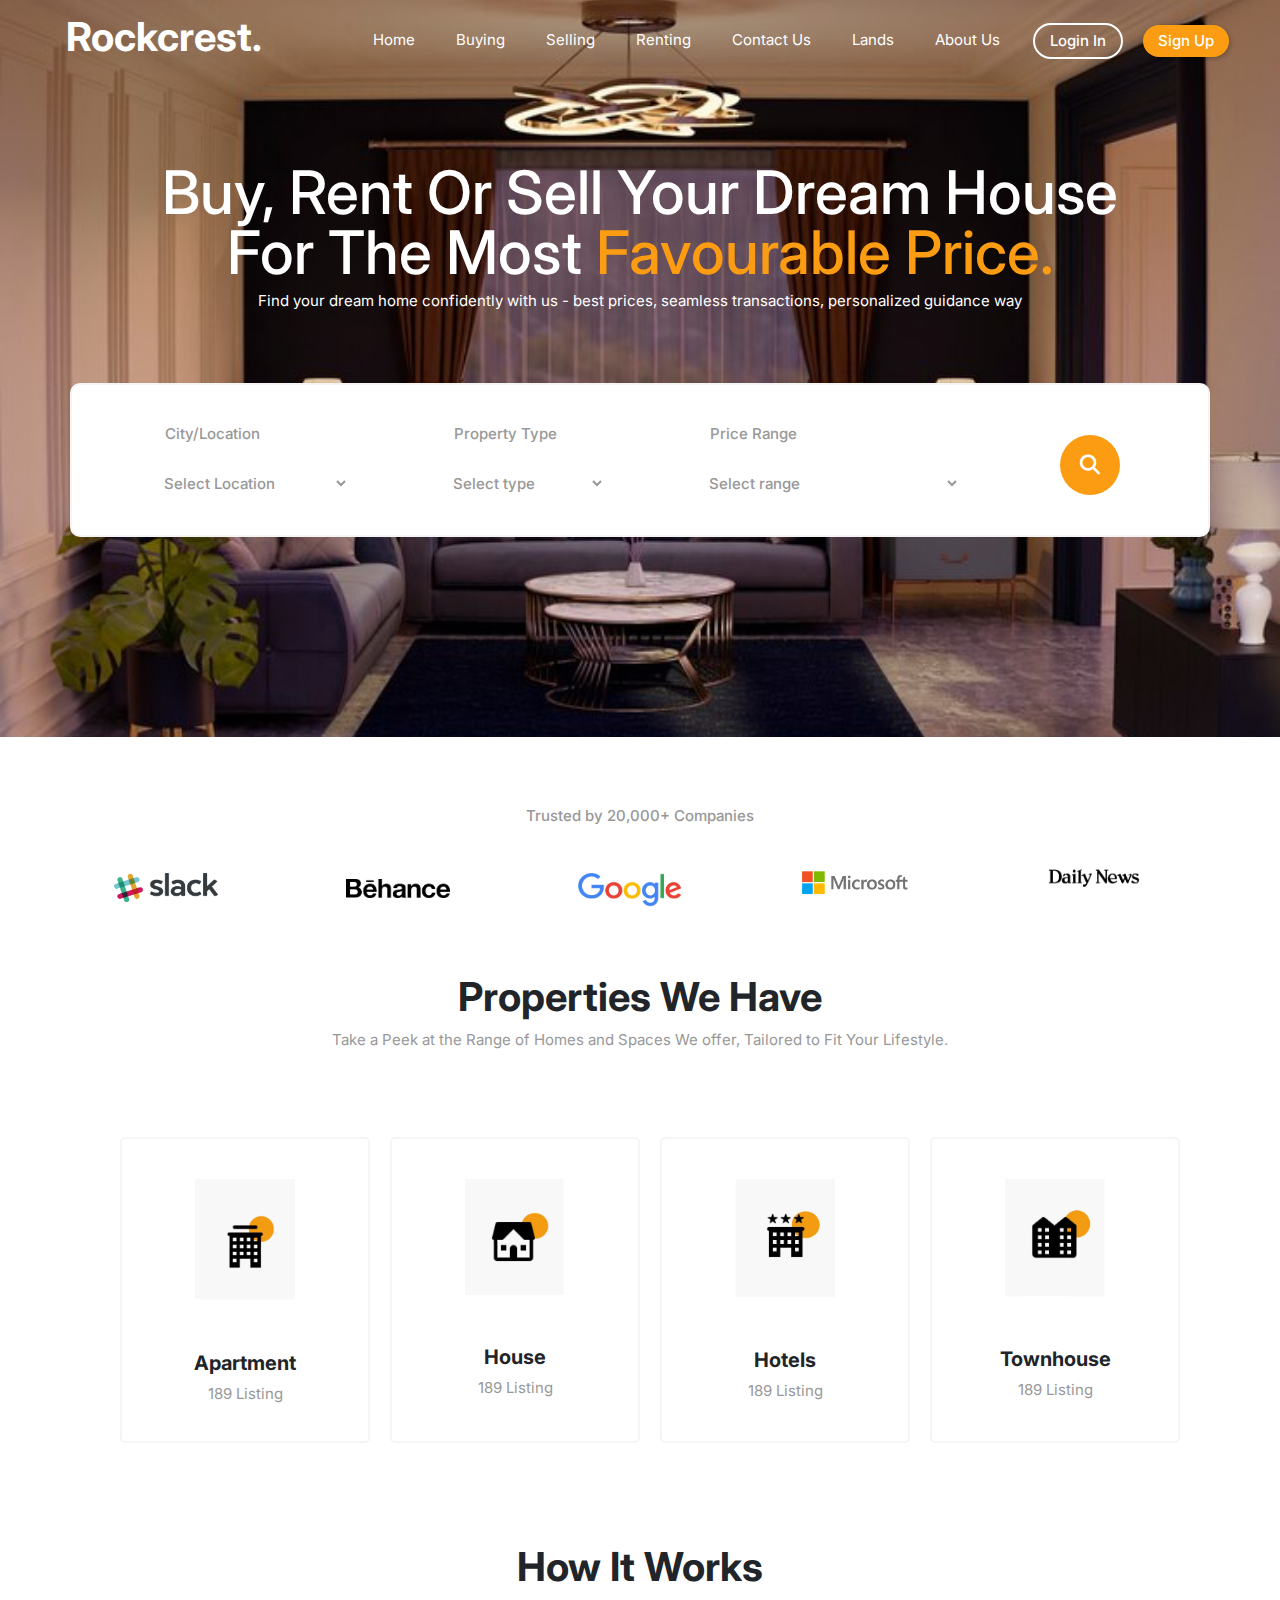
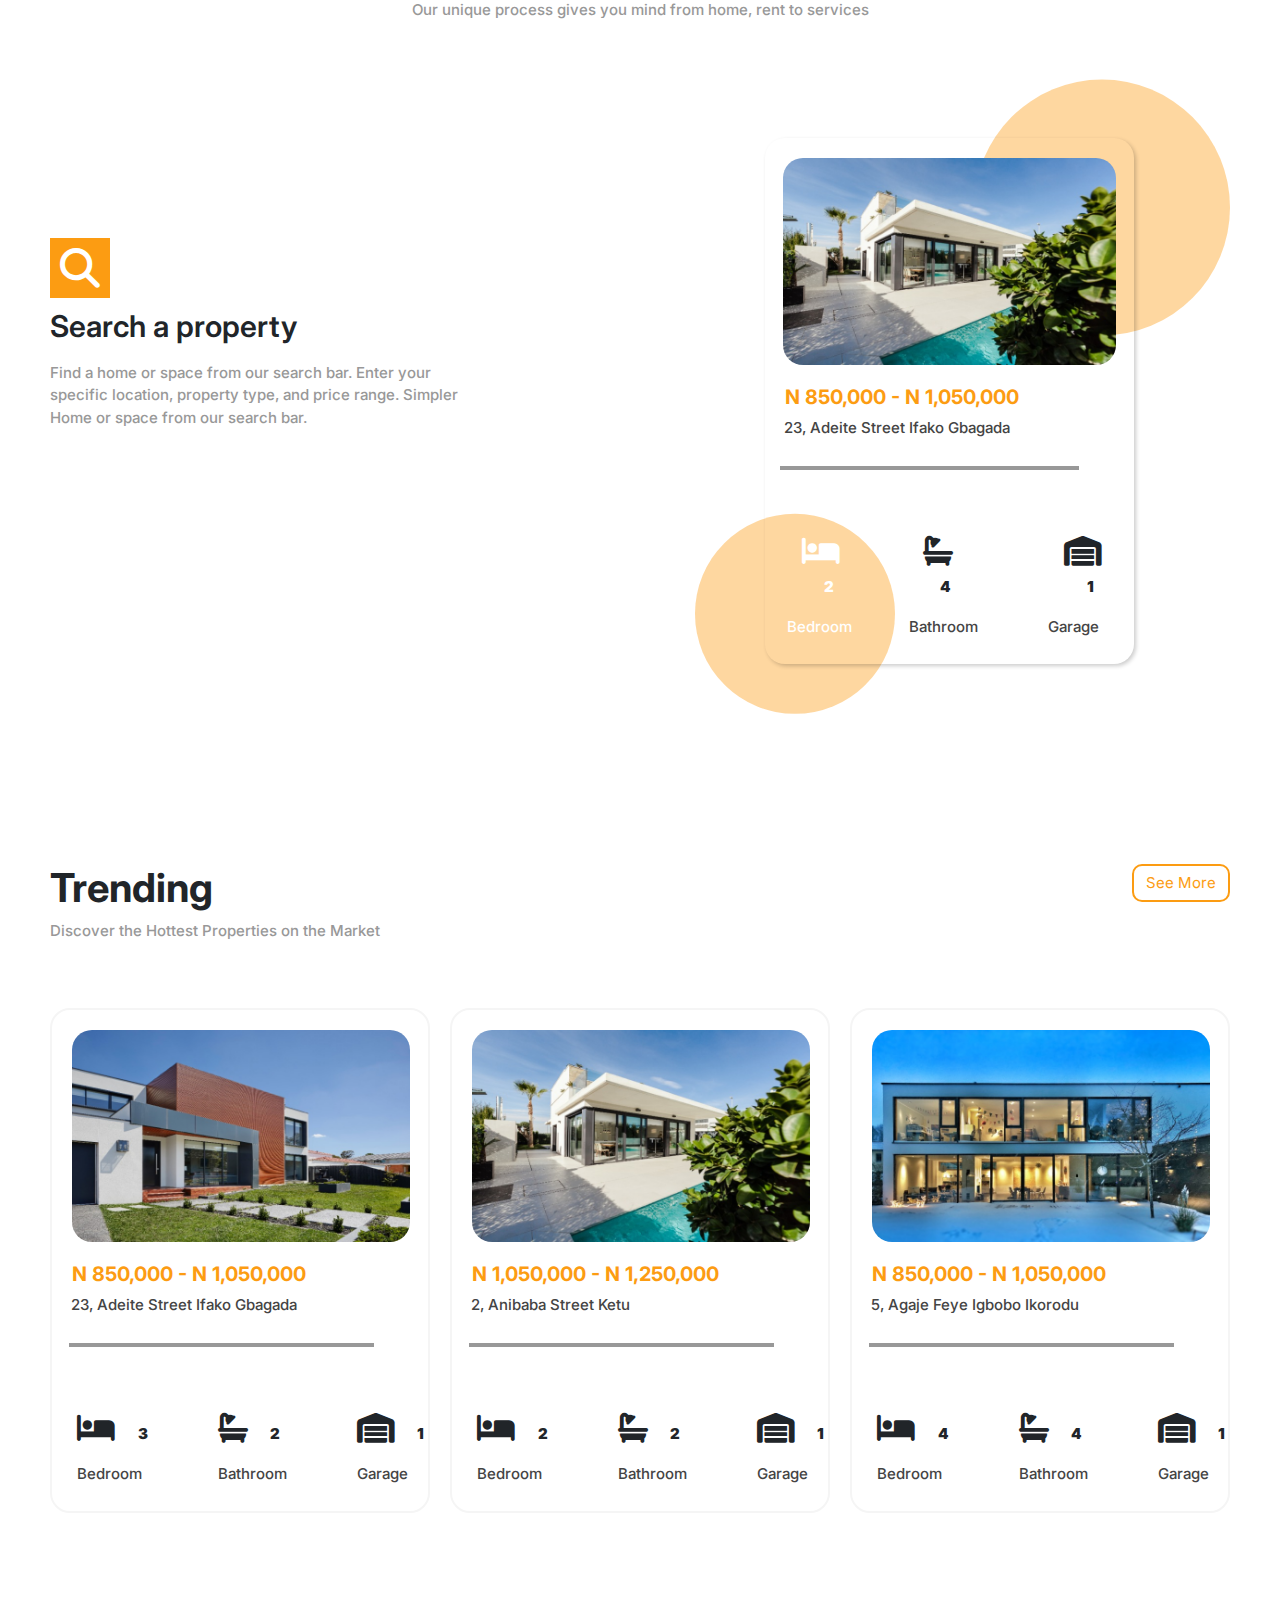
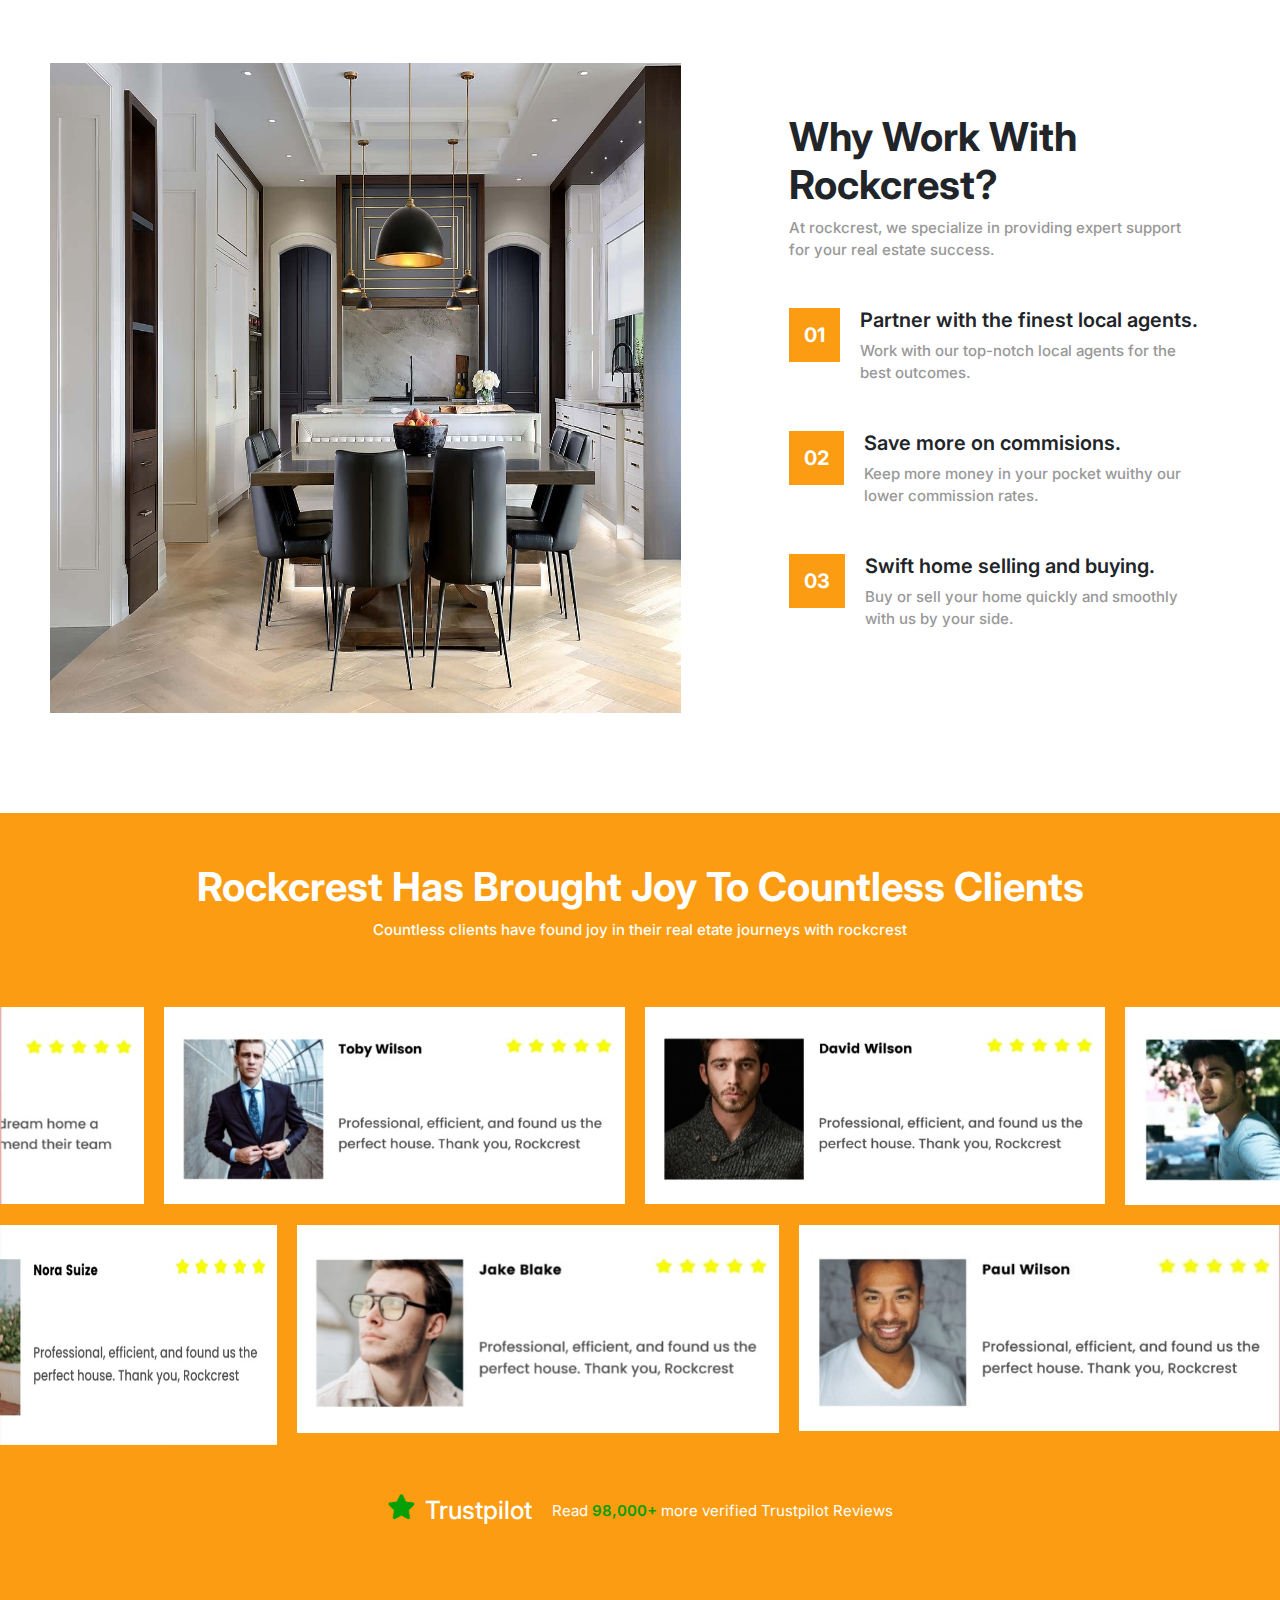
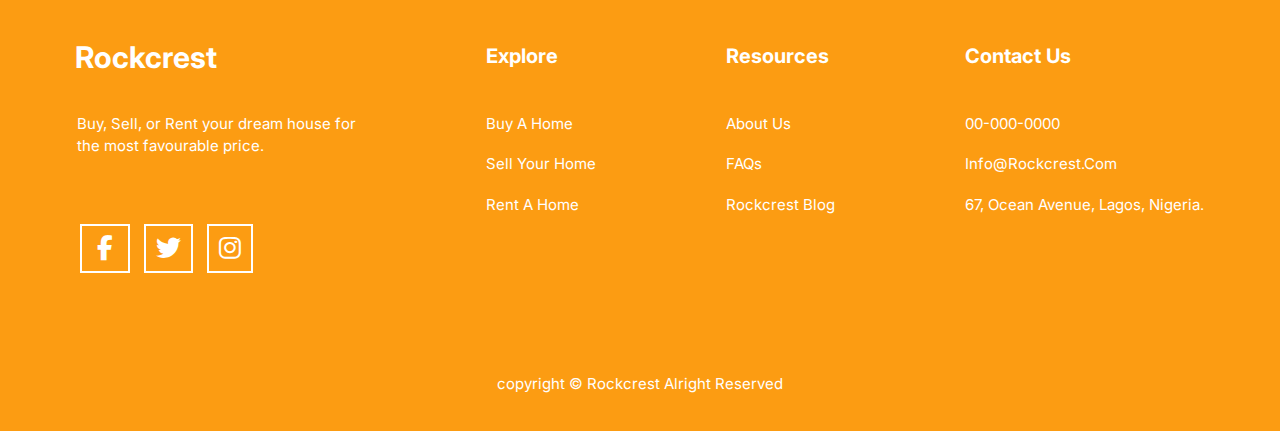
==== index.html @ 774dd9ab "first commit" ====
<!DOCTYPE html>
<html lang="en">

<head>
    <link rel="preconnect" href="https://fonts.googleapis.com">
    <link rel="preconnect" href="https://fonts.gstatic.com" crossorigin>
    <link href="https://fonts.googleapis.com/css2?family=Heebo&family=Inter:wght@500&family=Playpen+Sans&display=swap"
        rel="stylesheet">
    <meta charset="UTF-8">
    <meta name="viewport" content="width=device-width, initial-scale=1.0">
    <title>Rockcrest</title>
    <link rel="stylesheet" href="style.css">
    <link rel="stylesheet" href="https://stackpath.bootstrapcdn.com/bootstrap/4.5.2/css/bootstrap.min.css">
    <link rel="stylesheet" href="https://cdnjs.cloudflare.com/ajax/libs/font-awesome/6.4.0/css/all.min.css">
    <link href="https://cdn.jsdelivr.net/npm/bootstrap@5.3.1/dist/css/bootstrap.min.css" rel="stylesheet"
        integrity="sha384-4bw+/aepP/YC94hEpVNVgiZdgIC5+VKNBQNGCHeKRQN+PtmoHDEXuppvnDJzQIu9" crossorigin="anonymous">
    <link rel="preconnect" href="https://fonts.googleapis.com">
    <link rel="preconnect" href="https://fonts.googleapis.com">
    <link rel="preconnect" href="https://fonts.gstatic.com" crossorigin>
    <link href="https://fonts.googleapis.com/css2?family=Heebo&family=Inter:wght@300&family=Playpen+Sans&display=swap"
        rel="stylesheet">
    <link rel="preconnect" href="https://fonts.gstatic.com" crossorigin>
    <link href="https://fonts.googleapis.com/css2?family=Poppins&display=swap" rel="stylesheet">
</head>

<body>

    <section class="home" id="home">
        <div class="Home">
            <div class="home-page-nav">
                <nav class="navbar navbar-expand-lg">
                    <div class="container-fluid">
                        <a class="navbar-brand" href="index.html">
                            <h1>Rockcrest.</h1>
                        </a>
                        <button class="navbar-toggler" type="button" data-bs-toggle="collapse"
                            data-bs-target="#navbarTogglerDemo02" aria-controls="navbarTogglerDemo02"
                            aria-expanded="false" aria-label="Toggle navigation">
                            <span class="navbar-toggler-icon"></span>
                        </button>
                        <div class="navigators">
                            <div class="collapse navbar-collapse" id="navbarTogglerDemo02">
                                <ul class="navbar-nav me-auto mb-2 mb-lg-0">
                                    <li class="nav-item">
                                        <a class="nav-link" href="index.html">Home</a>
                                    </li>
                                    <li class="nav-item">
                                        <a class="nav-link" href="buying.html">buying</a>
                                    </li>
                                    <li class="nav-item">
                                        <a class="nav-link" href="selling.html">selling</a>
                                    </li>
                                    <li class="nav-item">
                                        <a class="nav-link" href="renting.html">renting</a>
                                    </li>
                                    <li class="nav-item">
                                        <a class="nav-link" href="contact.html">contact us</a>
                                    </li>
                                    <li class="nav-item">
                                        <a class="nav-link" href="lands.html">lands</a>
                                    </li>
                                    <li class="nav-item">
                                        <a class="nav-link" href="about.html">about us</a>
                                    </li>
                                </ul>
                                <a href="login.html"><button>Login in</button></a>
                                <span>
                                    <a href="create.html"><button>Sign up</button></a>
                                </span>
                            </div>
                        </div>
                    </div>
                </nav>
            </div>

            <div class="homes">
                <div class="home-body">
                    <h1>buy, rent or sell your dream house <br>for the most <span>favourable price.</span></h1>
                    <p>Find your dream home confidently with us - best prices, seamless transactions, personalized
                        guidance
                        way
                    </p>
                </div>
                <div class="items-select container">
                    <div class="select-items">
                        <h4>city/location</h4>
                        <select id="location">
                            <option value="">Select Location</option>
                            <option value="Alimosho">Alimosho</option>
                            <option value="Ajeromi ifelodun">Ajeromi ifelodun</option>
                            <option value="Ikorodu">Ikorodu</option>
                            <option value="Ketu">Ketu</option>
                            <option value="Kosofe">Kosofe</option>
                            <option value="Mushin">Mushin</option>
                            <option value="Ojo">Ojo</option>
                            <option value="Oshodi Isolo">Oshodi Isolo</option>
                            <option value="Surulere">Surulere</option>
                        </select>
                    </div>
                    <div class="select-items">
                        <h4>property type</h4>
                        <select id="location">
                            <option value="">Select type</option>
                            <option value="Residential">Residential</option>
                            <option value="Commercial">Commercial</option>
                            <option value="Rentals">Rentals</option>
                        </select>
                    </div>
                    <div class="select-items">
                        <h4>price range</h4>
                        <select id="location">
                            <option value="">Select range</option>
                            <option value="N150,000 - N250,000">N150,000 - N250,000</option>
                            <option value="N250,000 - N450,000">N250,000 - N450,000</option>
                            <option value="N450,000 - N650,000">N450,000 - N650,000</option>
                            <option value="N650,000 - N850,000">N650,000 - N850,000</option>
                            <option value="N850,000 - N1050,000">N850,000 - N1,050,000</option>
                            <option value="N1,050,000 - N1,250,000">N1,050,000 - N1,250,000</option>
                            <option value="N1,250,000 - N1,450,000">N1,250,000 - N1,450,000</option>
                            <option value="N1,450,000 - N1,650,000">N1,450,000 - N1,650,000</option>
                            <option value="N1,650,000 - N1,850,000">N1,650,000 - N1,850,000</option>
                            <option value="N1,850,000 - N2,050,000">N1,850,000 - N2,050,000</option>
                        </select>
                    </div>
                    <a href=""><i class="fa fa-search"></i></a>
                </div>
            </div>
        </div>
    </section>




    <section class="home-page1">
        <div class="homepage1">
            <div class="home-contents1">
                <h1>Trusted by 20,000+ Companies</h1>
            </div>
            <div class="companies">
                <div class="images one">
                    <img src="images/2560px-Slack_Logo_Pre_2019.svg.png" alt="">
                </div>
                <div class="images two">
                    <img src="images/download__5_-removebg-preview.png" alt="">
                </div>
                <div class="images three">
                    <img src="images/Google_2015_logo 1.jpg" alt="">
                </div>
                <div class="images four">
                    <img src="images/Microsoft-Logo-PNG-removebg-preview.png" alt="">
                </div>
                <div class="images five">
                    <img src="images/daily-news-logo-removebg-preview.png" alt="">
                </div>
            </div>
            <div class="properties">
                <h1>properties we have</h1>
                <p>Take a Peek at the Range of Homes and Spaces We offer, Tailored to Fit Your Lifestyle.</p>
                <div class="icons">
                    <div class="icons-desc">
                        <img src="images/10.jpg" alt="">
                        <h3>Apartment</h3>
                        <p>189 Listing</p>
                    </div>
                    <div class="icons-desc">
                        <img src="images/9.jpg" alt="">
                        <h3>house</h3>
                        <p>189 Listing</p>
                    </div>
                    <div class="icons-desc">
                        <img src="images/8.jpg" alt="">
                        <h3>hotels</h3>
                        <p>189 Listing</p>
                    </div>
                    <div class="icons-desc">
                        <img src="images/11.jpg" alt="">
                        <h3>townhouse</h3>
                        <p>189 Listing</p>
                    </div>
                </div>
            </div>
        </div>
    </section>

    <section class="work">
        <div class="works">
            <h1>how it works</h1>
            <p>Our unique process gives you mind from home, rent to services</p>
        </div>
        <div class="works-sets">
            <div class="search">
                <i class="fa fa-search"></i>
                <h3>Search a property</h3>
                <p>Find a home or space from our search bar. Enter your specific location,
                    property type, and price range. Simpler Home or space from our search bar.
                </p>
            </div>
            <div class="back-border"></div>
            <div class="search-image">
                <div class="search-img">
                    <img src="images/Rectangle 40.jpg" alt="">
                    <h3>N 850,000 - N 1,050,000</h3>
                    <p>23, Adeite street ifako Gbagada</p>
                    <hr>
                    <div class="search-icons">
                        <div class="icon-1 style">
                            <i class="fa fa-bed">
                                <span>2</span>
                            </i>
                            <h5>bedroom</h5>
                        </div>
                        <div class="icon-1 style1">
                            <i class="fa fa-bath">
                                <span>4</span>
                            </i>
                            <h5>bathroom</h5>
                        </div>
                        <div class="icon-1 style2">
                            <i class="fa fa-warehouse">
                                <span>1</span>
                            </i>
                            <h5>garage</h5>
                        </div>
                    </div>
                </div>
                <div class="back-border-2"></div>
            </div>
        </div>
    </section>


    <section class="trend">
        <div class="trending">
            <div class="trending-head">
                <h1>trending</h1>
                <p>Discover the Hottest Properties on the Market</p>
            </div>
            <div class="trending-page-button">
                <a href="trending.html"><button>see more</button></a>
            </div>
        </div>
        <div class="trending-images">
            <div class="trending-img">
                <img src="images/hifhi.jpg" alt="">
                <h3>N 850,000 - N 1,050,000</h3>
                <p>23, Adeite street ifako Gbagada</p>
                <hr>
                <div class="trending-icons">
                    <div class="icon-1">
                        <i class="fa fa-bed">
                            <span>3</span>
                        </i>
                        <h5>bedroom</h5>
                    </div>
                    <div class="icon-1">
                        <i class="fa fa-bath">
                            <span>2</span>
                        </i>
                        <h5>bathroom</h5>
                    </div>
                    <div class="icon-1">
                        <i class="fa fa-warehouse">
                            <span>1</span>
                        </i>
                        <h5>garage</h5>
                    </div>
                </div>
            </div>
            <div class="trending-img">
                <img src="images/Rectangle 40.jpg" alt="">
                <h3>N 1,050,000 - N 1,250,000</h3>
                <p>2, Anibaba street Ketu</p>
                <hr>
                <div class="trending-icons">
                    <div class="icon-2">
                        <i class="fa fa-bed">
                            <span>2</span>
                        </i>
                        <h5>bedroom</h5>
                    </div>
                    <div class="icon-2">
                        <i class="fa fa-bath">
                            <span>2</span>
                        </i>
                        <h5>bathroom</h5>
                    </div>
                    <div class="icon-2">
                        <i class="fa fa-warehouse">
                            <span>1</span>
                        </i>
                        <h5>garage</h5>
                    </div>
                </div>
            </div>
            <div class="trending-img">
                <img src="images/Rectangle 56.jpg" alt="">
                <h3>N 850,000 - N 1,050,000</h3>
                <p>5, Agaje feye igbobo ikorodu</p>
                <hr>
                <div class="trending-icons">
                    <div class="icon-2">
                        <i class="fa fa-bed">
                            <span>4</span>
                        </i>
                        <h5>bedroom</h5>
                    </div>
                    <div class="icon-2">
                        <i class="fa fa-bath">
                            <span>4</span>
                        </i>
                        <h5>bathroom</h5>
                    </div>
                    <div class="icon-2">
                        <i class="fa fa-warehouse">
                            <span>1</span>
                        </i>
                        <h5>garage</h5>
                    </div>
                </div>
            </div>
        </div>
    </section>



    <section class="withUs">
        <div class="work-us">
            <div class="with-us-image">
                <img src="images/contemporary-detailed-DSC_9551.jpg" alt="">
            </div>
            <div class="with-us-desc">
                <h1>why work with rockcrest?</h1>
                <p>At rockcrest, we specialize in providing expert support for your real estate success.</p>
                <div class="with-us-desc1">
                    <div class="numbers">
                        <h3>01</h3>
                    </div>
                    <div class="desc">
                        <h2>Partner with the finest local agents.</h2>
                        <p>Work with our top-notch local agents for the best outcomes.</p>
                    </div>
                </div>
                <div class="with-us-desc1">
                    <div class="numbers">
                        <h3>02</h3>
                    </div>
                    <div class="desc">
                        <h2>Save more on commisions.</h2>
                        <p>Keep more money in your pocket wuithy our lower commission rates.</p>
                    </div>
                </div>
                <div class="with-us-desc1">
                    <div class="numbers">
                        <h3>03</h3>
                    </div>
                    <div class="desc">
                        <h2>Swift home selling and buying.</h2>
                        <p>Buy or sell your home quickly and smoothly with us by your side.</p>
                    </div>
                </div>
            </div>
        </div>
    </section>


    <section class="clients">
        <div class="client">
            <h1>rockcrest has brought joy to countless clients</h1>
            <p>Countless clients have found joy in their real etate journeys with rockcrest</p>
        </div>
        <div class="clients-images1">
            <div class="clients-images">
                <img src="images/6.jpg" alt="">
            </div>
            <div class="clients-images">
                <img src="images/1.jpg" alt="">
            </div>
            <div class="clients-images">
                <img src="images/2.jpg" alt="">
            </div>
            <div class="clients-images">
                <img src="images/3.jpg" alt="">
            </div>
        </div>
        <div class="clients-images2">
            <div class="images1">
                <img src="images/7.jpg" alt="">
            </div>
            <div class="clients-images">
                <img src="images/5.jpg" alt="">
            </div>
            <div class="clients-images">
                <img src="images/4.jpg" alt="">
            </div>
        </div>

        <div class="footer">
            <div class="footer-desc">
                <div class="foot-icon1">
                    <i class="fa fa-star fa-shake"></i>
                </div>
                <div class="foot-icon-desc">
                    <h1>Trustpilot</h1>
                    <p>Read <span>98,000+</span> more verified Trustpilot Reviews</p>
                </div>
            </div>
            <div class="additionals">
                <div class="rockcrest">
                    <h1>rockcrest</h1>
                    <p>Buy, Sell, or Rent your dream house for <br> the most favourable price.</p>
                    <div class="foot-icon2">
                        <i class="fa-brands fa-facebook-f"></i>
                        <span>
                            <i class="fa-brands fa-twitter"></i>
                        </span>
                        <span>
                            <i class="fa-brands fa-instagram"></i>
                        </span>
                    </div>
                </div>
                <div class="explore">
                    <h2>explore</h2>
                    <div class="links">
                        <p><a href="buying.html">Buy a home</a></p>
                        <p><a href="selling.html">sell your home</a></p>
                        <p><a href="renting.html">rent a home</a></p>
                    </div>
                </div>
                <div class="resources">
                    <h2>resources</h2>
                    <div class="links">
                        <p><a href="">about us</a></p>
                        <p><a href="">FAQs</a></p>
                        <p><a href="">rockcrest blog</a></p>
                    </div>
                </div>
                <div class="contact-us">
                    <h2>contact us</h2>
                    <div class="links">
                        <p><a href="">00-000-0000</a></p>
                        <p><a href="">info@rockcrest.com</a></p>
                        <p><a href="">67, Ocean Avenue, lagos, nigeria.</a></p>
                    </div>
                </div>
            </div>
            <div class="copy">
                <p>copyright &copy; Rockcrest Alright Reserved</p>
            </div>
        </div>
    </section>



    <script src="https://cdn.jsdelivr.net/npm/bootstrap@5.3.1/dist/js/bootstrap.bundle.min.js"
        integrity="sha384-HwwvtgBNo3bZJJLYd8oVXjrBZt8cqVSpeBNS5n7C8IVInixGAoxmnlMuBnhbgrkm"
        crossorigin="anonymous"></script>
    <script src="https://cdn.jsdelivr.net/npm/@popperjs/core@2.11.8/dist/umd/popper.min.js"
        integrity="sha384-I7E8VVD/ismYTF4hNIPjVp/Zjvgyol6VFvRkX/vR+Vc4jQkC+hVqc2pM8ODewa9r"
        crossorigin="anonymous"></script>
    <script src="https://cdn.jsdelivr.net/npm/bootstrap@5.3.1/dist/js/bootstrap.min.js"
        integrity="sha384-Rx+T1VzGupg4BHQYs2gCW9It+akI2MM/mndMCy36UVfodzcJcF0GGLxZIzObiEfa"
        crossorigin="anonymous"></script>
</body>

</html>
---- style.css ----
* {
        margin: 0;
        padding: 0;
        box-sizing: border-box;
        font-family: 'Heebo', sans-serif;
        font-family: 'Inter', sans-serif;
    }


    /* Forms Stylings */

    .create {
        background-image: url('images/createimage.jpg');
        background-repeat: no-repeat;
        background-position: center;
        background-size: cover;
        text-align: center;
        display: flex;
        align-items: center;
        justify-content: center;
        padding-bottom: 16px;
    }

    .create2 {
        background-image: url('images/createimage.jpg');
        background-repeat: no-repeat;
        background-position: center;
        background-size: cover;
        text-align: center;
        display: flex;
        align-items: center;
        justify-content: center;
        padding-bottom: 152px;
    }

    .create-1 {
        text-align: center;
        margin-top: 20px;
        width: 100%;
        height: 100%;
    }

    .create-page {
        margin-left: -100px;
    }

    .create-page h1 {
        padding-left: 100px;
        color: white;
        text-transform: capitalize;
        font-size: 35px;
        font-weight: 700;
    }

    .create-page p {
        padding-left: 100px;
        text-transform: capitalize;
        font-size: 15px;
        font-weight: 500;
        color: white;
    }

    .create-page a {
        text-decoration: none;
        color: #FC9C12;
        font-weight: 700;
    }

    .create-page a:hover {
        text-decoration: underline;
        color: white;
    }

    .create-page form {
        width: 90%;
        max-width: 600px;
        margin: 0 auto;
        padding-top: 20px;
    }

    .create-acct {
        margin-bottom: 20px;
    }

    .create-acct input {
        border: 2px solid white;
        color: white;
        width: 120%;
        padding: 20px;
        outline: 0;
        border-radius: 5px;
        background: transparent;
        font-size: 15px;
    }

    .create-acct label {
        height: 100%;
        color: white;
        float: left;
        text-transform: capitalize;
        font-size: 15px;
        font-weight: 600;
        padding-bottom: 10px;
    }

    .password input {
        position: relative;
    }

    .password2 input {
        position: relative;
    }

    .password2 i {
        position: absolute;
        right: 24.5%;
        top: 322px;
        color: white;
        font-size: 15px;
        font-weight: 500;
    }

    .password i {
        position: absolute;
        right: 25%;
        bottom: 215px;
        color: white;
        font-size: 15px;
        font-weight: 500;
    }

    .create-acct input::placeholder {
        font-size: 15px;
        color: whitesmoke;
    }

    .row {
        display: flex;
        justify-content: center;
        align-items: center;
        gap: 60px;
    }

    .row .create-acct {
        flex-basis: 45%;
    }

    .row .row-2 input,
    .row .row-2 label {
        margin-left: 70px;
    }

    .create-acct input .checkbox {
        border-radius: 50px;
    }

    .create-acct p {
        font-size: 15px;
        color: black;
    }

    .agree {
        display: flex;
        gap: 10px;
        margin-bottom: 10px;
    }


    .create-acct label {
        font-weight: 500;
    }

    .create-acct span {
        color: #FC9C12;
        font-weight: 500;
    }

    .create-acct a input {
        text-transform: capitalize;
        font-size: 15px;
        font-weight: 600;
        color: white;
        background-color: #FC9C12;
        border: none;
        margin-top: 20px;
        box-shadow: 4px 4px 8px rgba(0, 0, 0, 0.2);
    }

    .create-acct input.btn2 {
        margin-top: 20px;
    }

    .create-acct a input:hover {
        color: #FC9C12;
        background-color: white;
    }






    /* Home page Stylings */

    .home {
        width: 100%;
        height: 100%;
        background: url('images/3d-room-interior-with-classic-design-furniture_23-2150895587.jpg'), linear-gradient(rgba(0, 0, 0, 0.5), rgba(0, 0, 0, 0.7));
        background-repeat: no-repeat;
        z-index: -1;
        background-size: cover;
        background-position: center;
    }

    .navbar-brand h1 {
        text-transform: capitalize;
        font-weight: 700;
        font-size: 40px;
        margin-left: 35px;
        color: white;
    }

    .nav-item a {
        color: white;
        font-size: 15px;
        text-transform: capitalize;
        margin-right: 25px;
        text-decoration: none;
    }

    .nav-item a::after {
        content: '';
        width: 0%;
        height: 2px;
        background: #FC9C12;
        display: block;
        margin: auto;
        transition: 0.5s;
    }

    .nav-item a:hover {
        color: white;
    }

    .nav-item a:hover::after {
        width: 40px;
        color: white;
    }

    .nav li a::after {
        content: '';
        width: 0%;
        height: 2px;
        background: white;
        display: block;
        margin: auto;
        transition: 0.5s;
    }

    .nav li a:hover {
        color: white;
    }

    .nav li a:hover::after {
        width: 40px;
        color: white;
    }

    .navigators a button {
        margin-right: 20px;
        padding: 5px 15px;
        font-size: 15px;
        font-weight: 500;
        text-transform: capitalize;
        background: transparent;
        color: white;
        border: 2px solid white;
        border-radius: 30px;
    }

    .navigators span a button {
        margin-right: 20px;
        padding: 5px 15px;
        font-size: 15px;
        font-weight: 500;
        text-transform: capitalize;
        background: #FC9C12;
        color: white;
        border: none;
        border-radius: 30px;
        box-shadow: 2px 2px 4px rgba(0, 0, 0, 0.2);
    }

    .navigators span a button:hover {
        margin-right: 20px;
        padding: 5px 15px;
        font-size: 15px;
        font-weight: 500;
        text-transform: capitalize;
        background: transparent;
        color: #FC9C12;
        border: 2px solid white;
        border-radius: 30px;
        transition: 0.5s;
    }

    .navigators a button:hover {
        margin-right: 20px;
        padding: 5px 15px;
        font-size: 15px;
        font-weight: 500;
        text-transform: capitalize;
        background: #FC9C12;
        color: white;
        border: none;
        border-radius: 30px;
        box-shadow: 2px 2px 4px rgba(0, 0, 0, 0.2);
        transition: 0.5s;
    }

    .home-body {
        width: 100%;
        text-align: center;
        padding-top: 80px;
    }

    .homes {
        padding-bottom: 200px;
    }

    .home-body h1 {
        text-transform: capitalize;
        font-size: 60px;
        line-height: 1;
        color: white;
        font-weight: 500;
    }

    .home-body h1 span {
        color: #FC9C12;
    }

    .home-body p {
        color: white;
        font-size: 15px;
    }

    .items-select {
        background-color: white;
        border: 2px solid whitesmoke;
        padding: 40px;
        border-radius: 10px;
        display: flex;
        margin-top: 70px;
        gap: 100px;
        justify-content: center;
    }

    .items-select i {
        margin-top: 10px;
        color: white;
        font-weight: 700;
        font-size: 20px;
        background-color: #FC9C12;
        border-radius: 60px;
        padding: 20px;
    }

    .select-items h4 {
        text-transform: capitalize;
        font-size: 15px;
        padding-bottom: 20px;
        color: #989898;
        padding-left: 5px;
    }

    .select-items select {
        font-size: 15px;
        color: #989898;
        font-weight: 500;
        padding-right: 50px;
        background: transparent;
        border: none;
    }





    /* second home page section */
    .home-page1 {
        width: 100%;
        margin-top: 70px;
        text-align: center;
    }

    .home-contents1 h1 {
        font-size: 15px;
        color: #989898;
        padding-bottom: 20px;
    }

    .companies {
        width: 100%;
        padding-top: 20px;
        padding-bottom: 50px;
        display: flex;
        gap: 10px;
        margin: 0;
        padding-left: 30px;
        padding-right: 100px;
    }

    .images {
        width: 100%;
        padding-left: 50px;
    }

    .one img {
        width: 60%;
    }

    .two img {
        width: 60%;
        margin-top: 5px;
    }

    .three img {
        width: 60%;
    }

    .four img {
        width: 70%;
        margin-top: -15px;
    }

    .five img {
        width: 70%;
        margin-top: -40px;
    }

    .properties h1 {
        text-transform: capitalize;
        font-size: 40px;
        font-weight: 700;
    }

    .properties p {
        font-size: 15px;
        font-weight: 400;
        color: #989898;
        padding-bottom: 70px;
    }

    .icons {
        display: flex;
        width: 100%;
        text-align: center;
        justify-content: center;
        padding-bottom: 100px;
    }

    .icons-desc {
        width: 250px;
        margin-left: 20px;
        border: 2px solid whitesmoke;
        border-radius: 5px;
    }

    .icons-desc img {
        width: 100px;
        margin-top: 40px;
        padding-bottom: 50px;
    }

    .icons-desc h3 {
        text-transform: capitalize;
        font-size: 20px;
        font-weight: 700;
    }

    .icons-desc p {
        font-size: 15px;
        color: #989898;
        text-transform: capitalize;
        padding-bottom: 20px;
    }







    /* how it works page */

    .work {
        width: 100%;
        text-align: center;
        padding-bottom: 100px;
    }

    .works h1 {
        text-transform: capitalize;
        font-weight: 700;
        font-size: 40px;
    }

    .works p {
        font-size: 15px;
        color: #989898;
        font-weight: 500;
    }

    .works-sets {
        padding-top: 100px;
        display: flex;
        width: 100%;
    }

    .search {
        margin-top: 100px;
        width: 50%;
        text-align: left;
        margin-left: 50px;
    }

    .search i {
        font-size: 40px;
        background-color: #FC9C12;
        color: white;
        padding: 10px;
    }

    .search h3 {
        font-size: 30px;
        font-weight: 600;
        margin-top: 10px;
    }

    .search p {
        padding-top: 10px;
        font-size: 15px;
        color: #989898;
        font-weight: 500;
        width: 67%;
    }

    .search-image {
        width: 50%;
    }

    .search-img {
        position: relative;
        z-index: 1;
        width: 60%;
        border-radius: 20px;
        margin-left: 100px;
        box-shadow: 2px 2px 4px rgba(0, 0, 0, 0.2);
    }

    .back-border {
        position: absolute;
        background-color: #FC9C12;
        padding: 100px;
        right: 50px;
        margin-top: -80px;
        width: 20%;
        height: 300px;
        clip-path: circle();
        opacity: 0.4;
    }

    .back-border-2 {
        position: absolute;
        background-color: #FC9C12;
        padding: 100px;
        margin-top: -200px;
        height: 300px;
        margin-left: 30px;
        clip-path: circle();
        opacity: 0.4;
    }

    .search-img img {
        z-index: 1;
        width: 90%;
        margin-top: 20px;
        border-radius: 20px;
    }

    .search-img h3 {
        text-transform: uppercase;
        color: #FC9C12;
        font-size: 20px;
        font-weight: bold;
        padding-top: 20px;
        text-align: left;
        margin-left: 20px;
    }

    .search-img p {
        text-transform: capitalize;
        color: #444444;
        font-size: 15px;
        font-weight: 500;
        text-align: left;
        margin-left: 19px;
        padding-bottom: 10px;
    }

    .search-img hr {
        width: 80%;
        border: 2px solid #989898;
        font-weight: bolder;
        color: #989898;
        margin-left: 15px;
    }

    .search-icons {
        display: flex;
        margin-left: 20px;
        gap: 55px;
        padding-top: 50px;
        padding-bottom: 20px;
    }

    .style i {
        color: white;
        padding-left: 4px;
    }

    .style1 i {
        padding-right: 10px;
    }

    .style2 {
        margin-right: 20px;
    }

    .style2 i {
        padding-left: 20px;
    }

    .icon-1 i {
        font-size: 30px;
    }

    .icon-1 span {
        font-size: 15px;
        padding-left: 15px;
    }

    .icon-1 h5 {
        text-transform: capitalize;
        font-size: 15px;
        font-weight: 500;
        color: #444444;
        padding-top: 20px;
    }

    .style h5 {
        color: white;
    }




    /* trending page */

    .trend {
        width: 100%;
        margin-top: 100px;
    }

    .trending {
        display: flex;
        justify-content: space-between;
        margin: 50px;
    }

    .trending-head h1 {
        text-transform: capitalize;
        font-size: 40px;
        font-weight: 700;
    }

    .trending-head p {
        font-size: 15px;
        font-weight: 500;
        color: #989898;
    }

    .trending-page-button a button {
        text-decoration: none;
        padding: 6px 12px;
        border-radius: 10px;
        background-color: transparent;
        color: #FC9C12;
        text-transform: capitalize;
        font-size: 15px;
        border: 2px solid #FC9C12;
    }

    .trending-page-button a button:hover {
        background-color: #FC9C12;
        color: white;
        border: none;
        box-shadow: rgba(0, 0, 0, 0.7);
        transition: 0.5s;
    }

    .trending-images {
        display: flex;
        width: 100%;
        padding: 0px 50px;
        gap: 20px;
    }

    .trending-img {
        width: 100%;
        border-radius: 20px;
        border: 2px solid whitesmoke;
    }

    .trending-img img {
        width: 90%;
        margin-left: 20px;
        margin-top: 20px;
        border-radius: 20px;
    }

    .trending-img h3 {
        text-transform: uppercase;
        color: #FC9C12;
        font-size: 20px;
        font-weight: bold;
        padding-top: 20px;
        text-align: left;
        margin-left: 20px;
    }

    .trending-img p {
        text-transform: capitalize;
        color: #444444;
        font-size: 15px;
        font-weight: 500;
        text-align: left;
        margin-left: 19px;
        padding-bottom: 10px;
    }

    .trending-img hr {
        width: 80%;
        font-weight: bolder;
        color: #989898;
        border: 2px solid #989898;
        margin-left: 17px;
    }

    .trending-icons {
        display: flex;
        margin-left: 25px;
        gap: 70px;
        padding-top: 50px;
        padding-bottom: 20px;
    }

    .icon-2 i {
        font-size: 30px;
    }

    .icon-2 span {
        font-size: 15px;
        padding-left: 15px;
    }

    .icon-2 h5 {
        text-transform: capitalize;
        font-size: 15px;
        font-weight: 500;
        color: #444444;
        padding-top: 20px;
    }





    /* why work with us page */

    .withUs {
        width: 100%;
        padding-top: 150px;
        padding-bottom: 100px;
    }

    .work-us {
        display: flex;
        justify-content: space-between;
        width: 100%;
    }

    .with-us-image {
        width: 90%;
    }

    .with-us-desc {
        margin-right: 80px;
        margin-top: 50px;
    }

    .with-us-image img {
        width: 80%;
        margin-left: 50px;
        height: 650px;
    }

    .with-us-desc h1 {
        text-transform: capitalize;
        font-size: 40px;
        font-weight: 700;
    }

    .with-us-desc p {
        font-size: 15px;
        color: #989898;
        font-weight: 500;
        padding-bottom: 30px;
    }

    .with-us-desc1 {
        display: flex;
        justify-content: space-between;
        gap: 20px;
    }

    .numbers h3 {
        text-transform: uppercase;
        font-size: 20px;
        font-weight: bold;
        color: white;
        background: #FC9C12;
        padding: 15px;
    }

    .desc h2 {
        font-size: 20px;
        font-weight: 600;
    }

    .desc p {
        font-size: 15px;
        color: #989898;
    }




    /* clients pages */

    .clients {
        width: 100%;
        background-color: #FC9C12;
        text-align: center;
        padding-bottom: 20px;
    }

    .client h1 {
        padding-top: 50px;
        color: white;
        text-transform: capitalize;
        font-size: 40px;
        font-weight: 700;
    }

    .client p {
        font-size: 15px;
        font-weight: 500;
        color: white;
    }

    .clients-images1 {
        width: 100%;
        display: flex;
        gap: 20px;
        padding-top: 50px;
    }

    .clients-images img {
        width: 100%;
    }

    .images1 img {
        width: 100%;
        height: 220px;
    }

    .clients-images2 {
        display: flex;
        gap: 20px;
        padding-top: 20px;
    }



    /* footer page */

    .footer {
        padding-top: 50px;
    }

    .footer-desc {
        display: flex;
        justify-content: center;
        gap: 10px;
    }

    .foot-icon1 i {
        font-size: 25px;
        color: white;
        font-weight: 800;
        color: rgb(5, 160, 5);
    }

    .foot-icon-desc {
        display: flex;
        gap: 20px;
    }

    .foot-icon-desc h1 {
        font-size: 25px;
        color: white;
        font-weight: 500;
    }

    .foot-icon-desc p {
        font-size: 15px;
        margin-top: 5px;
        color: white;
    }

    .foot-icon-desc span {
        color: rgb(5, 160, 5);
        font-weight: 600;
    }

    .additionals {
        display: flex;
        padding-top: 100px;
        justify-content: center;
        gap: 30px;
    }

    .rockcrest h1 {
        text-transform: capitalize;
        font-size: 30px;
        font-weight: 700;
        color: white;
        margin-left: -140px;
    }

    .rockcrest p {
        float: left;
        text-align: left;
        font-size: 15px;
        font-weight: 400;
        padding-top: 30px;
        color: white;
    }

    .foot-icon2 {
        margin-left: -90px;
    }

    .foot-icon2 i {
        margin-top: 50px;
        color: white;
        font-size: 25px;
        border: 2px solid white;
        padding: 10px;
        margin-right: 10px;
    }

    .foot-icon2 .fa-facebook-f {
        padding: 10px 15px;
    }

    .explore,
    .resources,
    .contact-us {
        text-align: left;
        padding-left: 100px;
    }

    .explore h2,
    .resources h2,
    .contact-us h2 {
        text-transform: capitalize;
        font-size: 20px;
        font-weight: 700;
        color: white;
        padding-top: 5px;
    }

    .links {
        padding-top: 35px;
    }

    .links a {
        color: white;
        text-transform: capitalize;
        font-size: 15px;
        margin-top: 100px;
        text-decoration: none;
    }

    .links a:hover {
        text-decoration: none;
        color: #444444;
    }

    .copy {
        padding-top: 100px;
        color: white;
        font-size: 15px;
    }






    /* buying page */

    .Home1 {
        background-color: #FC9C12;
        position: fixed;
        width: 100%;
        z-index: 4;
    }

    .buying {
        width: 100%;
        padding-top: 120px;
    }

    .buying-page h1 {
        padding-left: 50px;
        padding-bottom: 50px;
        text-transform: capitalize;
        font-size: 40px;
        font-weight: 700;
    }

    .second-section {
        padding-top: 50px;
        padding-bottom: 50px;
    }







    /* selling page */

    .sales {
        text-align: center;
        padding-top: 100px;
    }

    .no-sales img {
        width: 18%;
        position: relative;
        padding-top: 200px;
        padding-bottom: 30px;
    }

    .border-back {
        z-index: 0;
        position: absolute;
        background-color: #FC9C12;
        padding: 110px;
        top: 200px;
        margin-top: 30px;
        height: 300px;
        margin-left: 630px;
        clip-path: circle();
        opacity: 0.4;
    }

    .no-sales-desc h3 {
        text-transform: capitalize;
        font-size: 20px;
        font-weight: bold;
    }

    .no-sales-desc p {
        font-size: 15px;
        color: #989898;
        font-weight: 500;
        padding-bottom: 80px;
    }





    /* buying-0pen-page */

    .buy-open {
        width: 100%;
        padding-left: 50px;
    }

    .buying-open {
        width: 100%;
    }

    .buying-open h1 {
        padding-top: 120px;
        text-transform: capitalize;
        font-size: 40px;
        font-weight: 700;
    }

    .buying-open p {
        text-transform: capitalize;
        font-size: 15px;
        font-weight: 500;
    }

    .buying-open span a button {
        text-transform: capitalize;
        color: white;
        background-color: #FC9C12;
        padding: 8px 15px;
        border: none;
        font-weight: 500;
        margin-left: 10px;
        border: 2px solid whitesmoke;
    }

    .buy-open-desc {
        width: 100%;
    }

    .images-buy {
        width: 100%;
        padding-top: 10px;
    }

    .images-buy img {
        width: 95%;
    }

    .buy-open-desc h3 {
        text-transform: capitalize;
        padding-top: 50px;
        padding-bottom: 10px;
        font-size: 30px;
        font-weight: 500;
    }

    .buy-open-desc hr {
        width: 95%;
        border: 2px solid #FC9C12;
    }

    .buy-open-desc h3 {
        font-size: 20px;
    }

    .buy-open-desc p {
        font-style: 15px;
        color: #444444;
    }

    .first-p p {
        width: 100%;
        line-height: 3;
        padding-right: 70px;
    }

    .contact {
        display: flex;
    }

    .contact h4 {
        text-transform: capitalize;
        font-size: 30px;
        color: #FC9C12;
        font-weight: 700;
    }

    .contact .icons-span {
        display: flex;
        margin-top: 10px;
        padding-left: 20px;
    }

    .icons-span i {
        font-size: 15px;
        font-weight: bolder;
        padding-right: 10px;
        padding-top: 2px;
    }

    .icons-span span p {
        font-size: 15px;
    }

    .contact-no {
        margin-left: 170px;
        padding-bottom: 50px;
    }

    .contact-no P {
        font-weight: 500;
    }




    /* lands page */
    .land {
        padding-top: 150px;
        padding-bottom: 100px;
    }

    .land h1 {
        text-transform: capitalize;
        font-size: 40px;
        padding-bottom: 50px;
        font-weight: 700;
        margin-left: 50px;
    }

    .lands-desc {
        display: flex;
    }

    .desc1 h3 {
        color: #444444;
        text-transform: capitalize;
        font-size: 20px;
        padding-bottom: 5px;
    }

    .desc1 p {
        font-size: 15px;
    }

    .desc2 {
        padding-top: 57px;
        padding-left: 20px;
    }










    /* about us page */
    .abt {
        padding-top: 120px;
        padding-left: 50px;
    }

    .abt-us h1 {
        text-transform: capitalize;
        font-size: 40px;
        font-weight: 700;
    }

    .abt-us p {
        text-transform: capitalize;
        text-align: center;
        padding-top: 50px;
        font-size: 30px;
        font-weight: 700;
        padding-bottom: 20px;
    }

    .mis-vis-rol {
        padding-top: 70px;
        padding-left: 10px;
        display: flex;
        text-align: center;
        justify-content: space-between;
    }

    .mission img,
    .role img,
    .vision img {
        margin-bottom: -25px;
    }

    .mission {
        margin-top: 10px;
        padding: 0px 20px;
    }

    .role {
        padding-right: 30px;
        padding-left: 20px;
    }

    .vision {
        padding: 0px 20px;
    }

    .mission h3,
    .vision h3,
    .role h3 {
        padding-top: 50px;
        text-transform: capitalize;
        font-size: 20px;
        font-weight: 700;
    }

    .mission p,
    .vision p,
    .role p {
        padding-bottom: 20px;
        font-size: 15px;
        font-weight: 500;
    }

    .with {
        padding-top: 80px;
        padding-bottom: 100px;
    }

    .foot-1 {
        text-align: center;
    }

    .foot-1 h1 {
        font-size: 30px;
        text-transform: capitalize;
        font-weight: 700;
    }

    .foot-1 p {
        padding-bottom: 50px;
        font-size: 15px;
        font-weight: 500;
        text-transform: capitalize;
        color: #989898;
    }

    .abt-images1 {
        padding-left: 220px;
        padding-right: 50px;
        width: 100%;
        display: flex;
        justify-content: space-evenly;
        padding-bottom: 50px;
    }

    .abts-img img {
        width: 70%;
        padding: 0px;
    }

    .abt-images2 {
        display: flex;
        width: 100%;
        padding-left: 50px;
        padding-bottom: 100px;
    }

    .abts-imgs img {
        width: 90%;
    }







    /* contact us page */

    .contact-uss {
        padding-top: 120px;
        padding-left: 50px;
        padding-bottom: 50px;
    }

    .contact-usss h1 {
        text-transform: capitalize;
        font-size: 40px;
        font-weight: 700;
    }

    .contact-uss-location img {
        position: relative;
        width: 95%;
        height: 730px;
        margin-top: 30px;
        border: 2px solid whitesmoke;
        margin-bottom: 50px;
    }

    .contact-uss-location i {
        position: absolute;
        z-index: 1;
        color: red;
        font-size: 60px;
        margin-top: 350px;
        margin-left: 550px;
    }


    .feedback-form {
        width: 100%;
        padding-bottom: 50px;
    }

    .feedback-form h3 {
        font-size: 30px;
        font-weight: 700;
        text-transform: capitalize;
        text-align: center;
    }

    .feedback-form p {
        text-transform: capitalize;
        text-align: center;
        font-size: 15px;
        color: #989898;
        font-weight: 500;
        padding-bottom: 50px;
    }

    .form-feedback ::placeholder {
        text-transform: capitalize;
        font-size: 20px;
        font-weight: 600;
    }

    .divs {
        display: flex;
    }

    .divs .div-1 {
        flex-basis: 48.8%;
    }

    .form-feedback form input {
        padding-top: 10px;
        width: 95%;
        margin: 50px 0px;
        border-top: none;
        border-bottom: 2px solid #444444;
        border-right: none;
        border-left: none;
    }

    .textarea textarea {
        margin-top: 30px;
        height: 400px;
        width: 95%;
        border: 2px solid #444444;
    }

    .send a button {
        text-decoration: none;
        font-size: 15px;
        color: white;
        background-color: #FC9C12;
        border: none;
        font-weight: 500;
        text-transform: capitalize;
        padding: 15px 20px;
        border-radius: 5px;
        border: 2px solid whitesmoke;
        margin-top: 20px;
    }

    .send a button:hover {
        color: #444444;
        border: 2px solid #989898;
        background-color: transparent;
    }
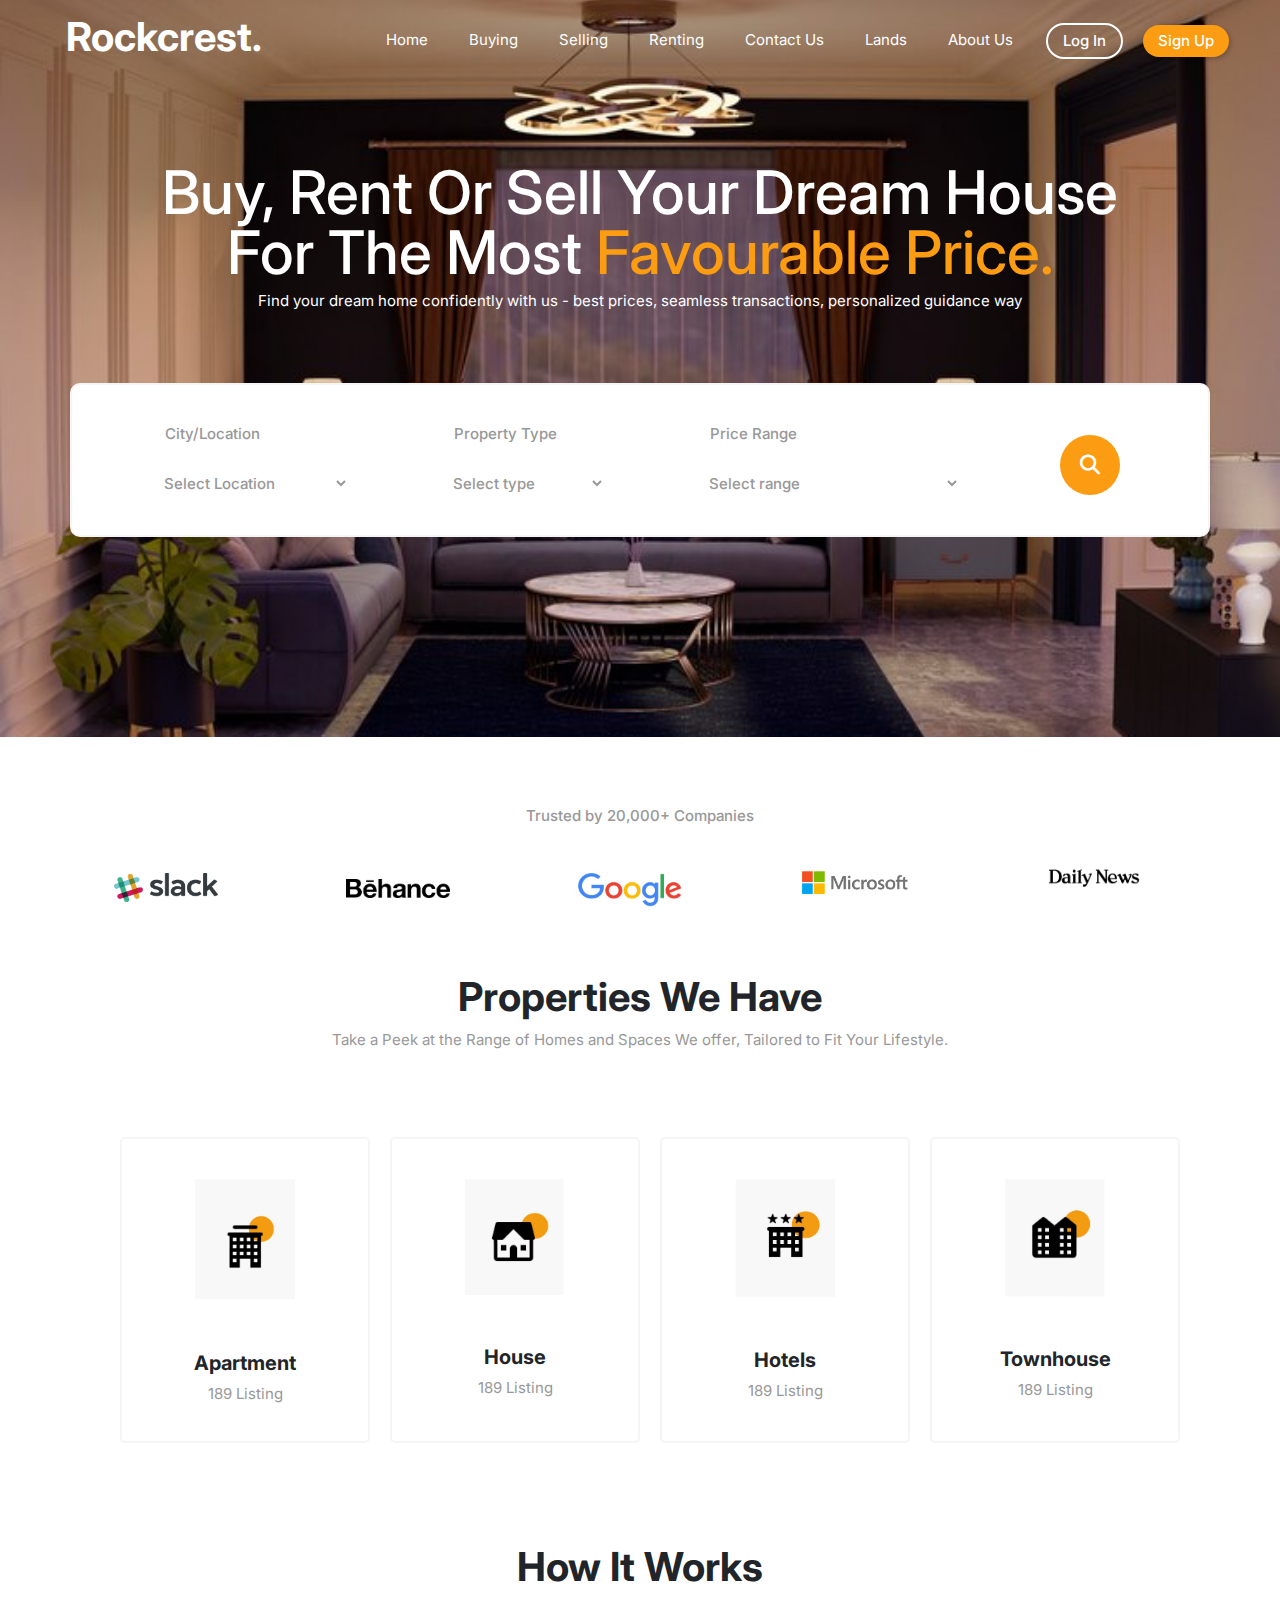
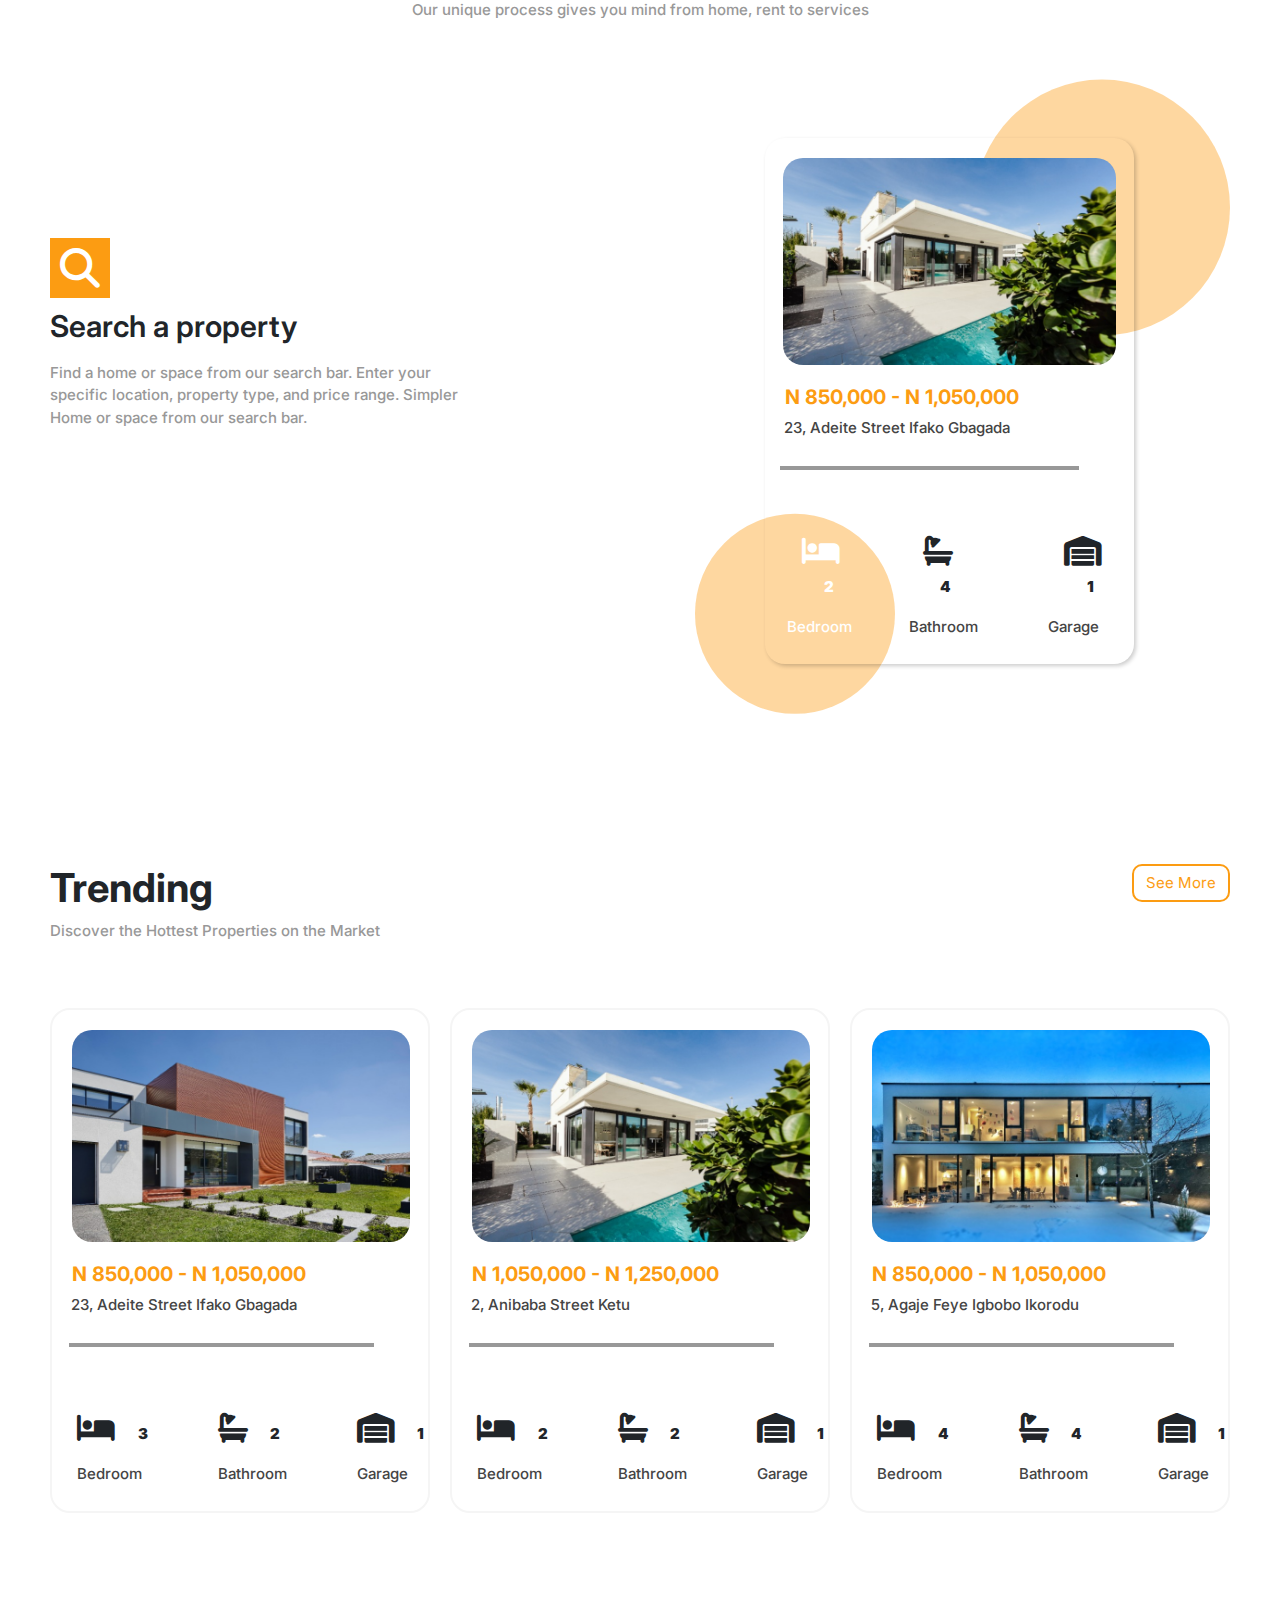
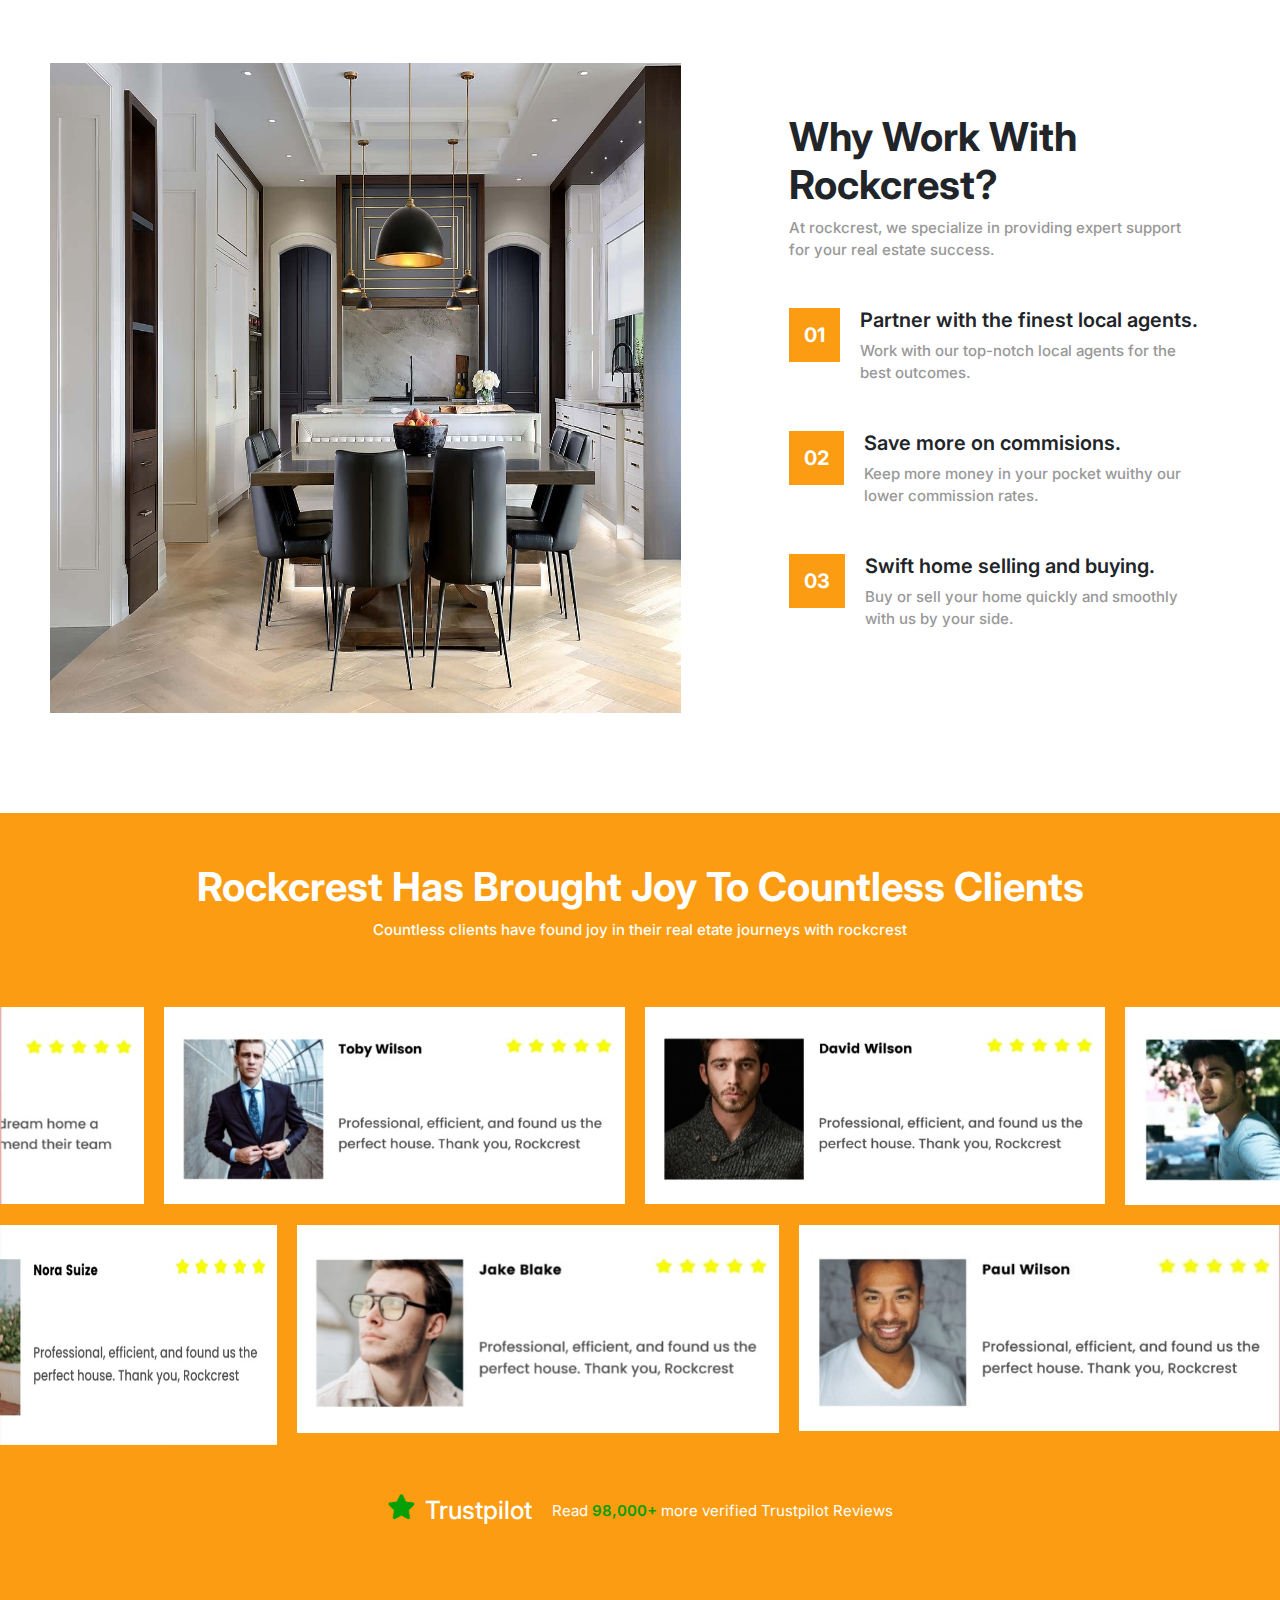
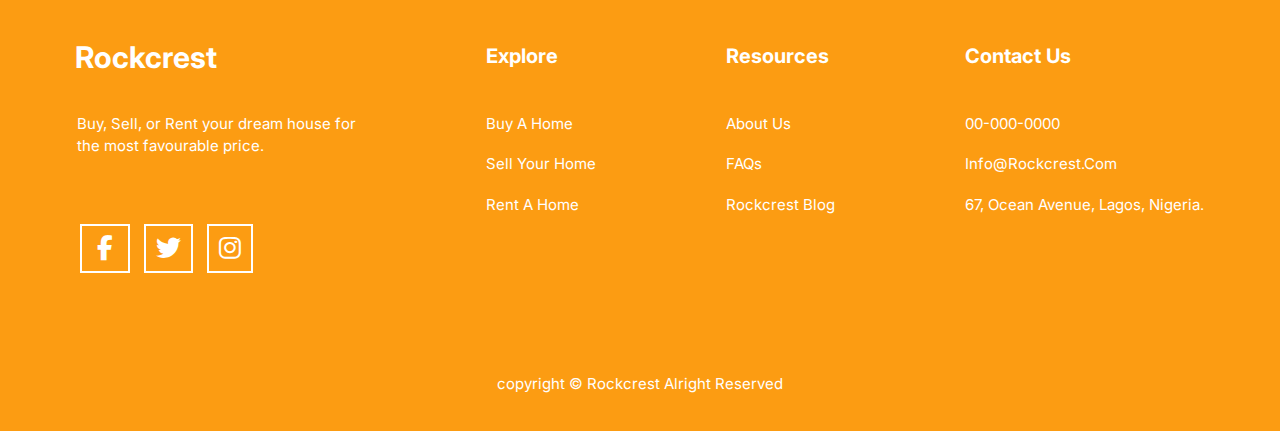
==== commit f3fbefb2: "first commit" ====
--- a/index.html
+++ b/index.html
@@ -63,7 +63,7 @@
                                         <a class="nav-link" href="about.html">about us</a>
                                     </li>
                                 </ul>
-                                <a href="login.html"><button>Login in</button></a>
+                                <a href="login.html"><button>Log in</button></a>
                                 <span>
                                     <a href="create.html"><button>Sign up</button></a>
                                 </span>
--- a/style.css
+++ b/style.css
@@ -298,7 +298,7 @@
         font-weight: 500;
         text-transform: capitalize;
         background: transparent;
-        color: #FC9C12;
+        color: white;
         border: 2px solid white;
         border-radius: 30px;
         transition: 0.5s;
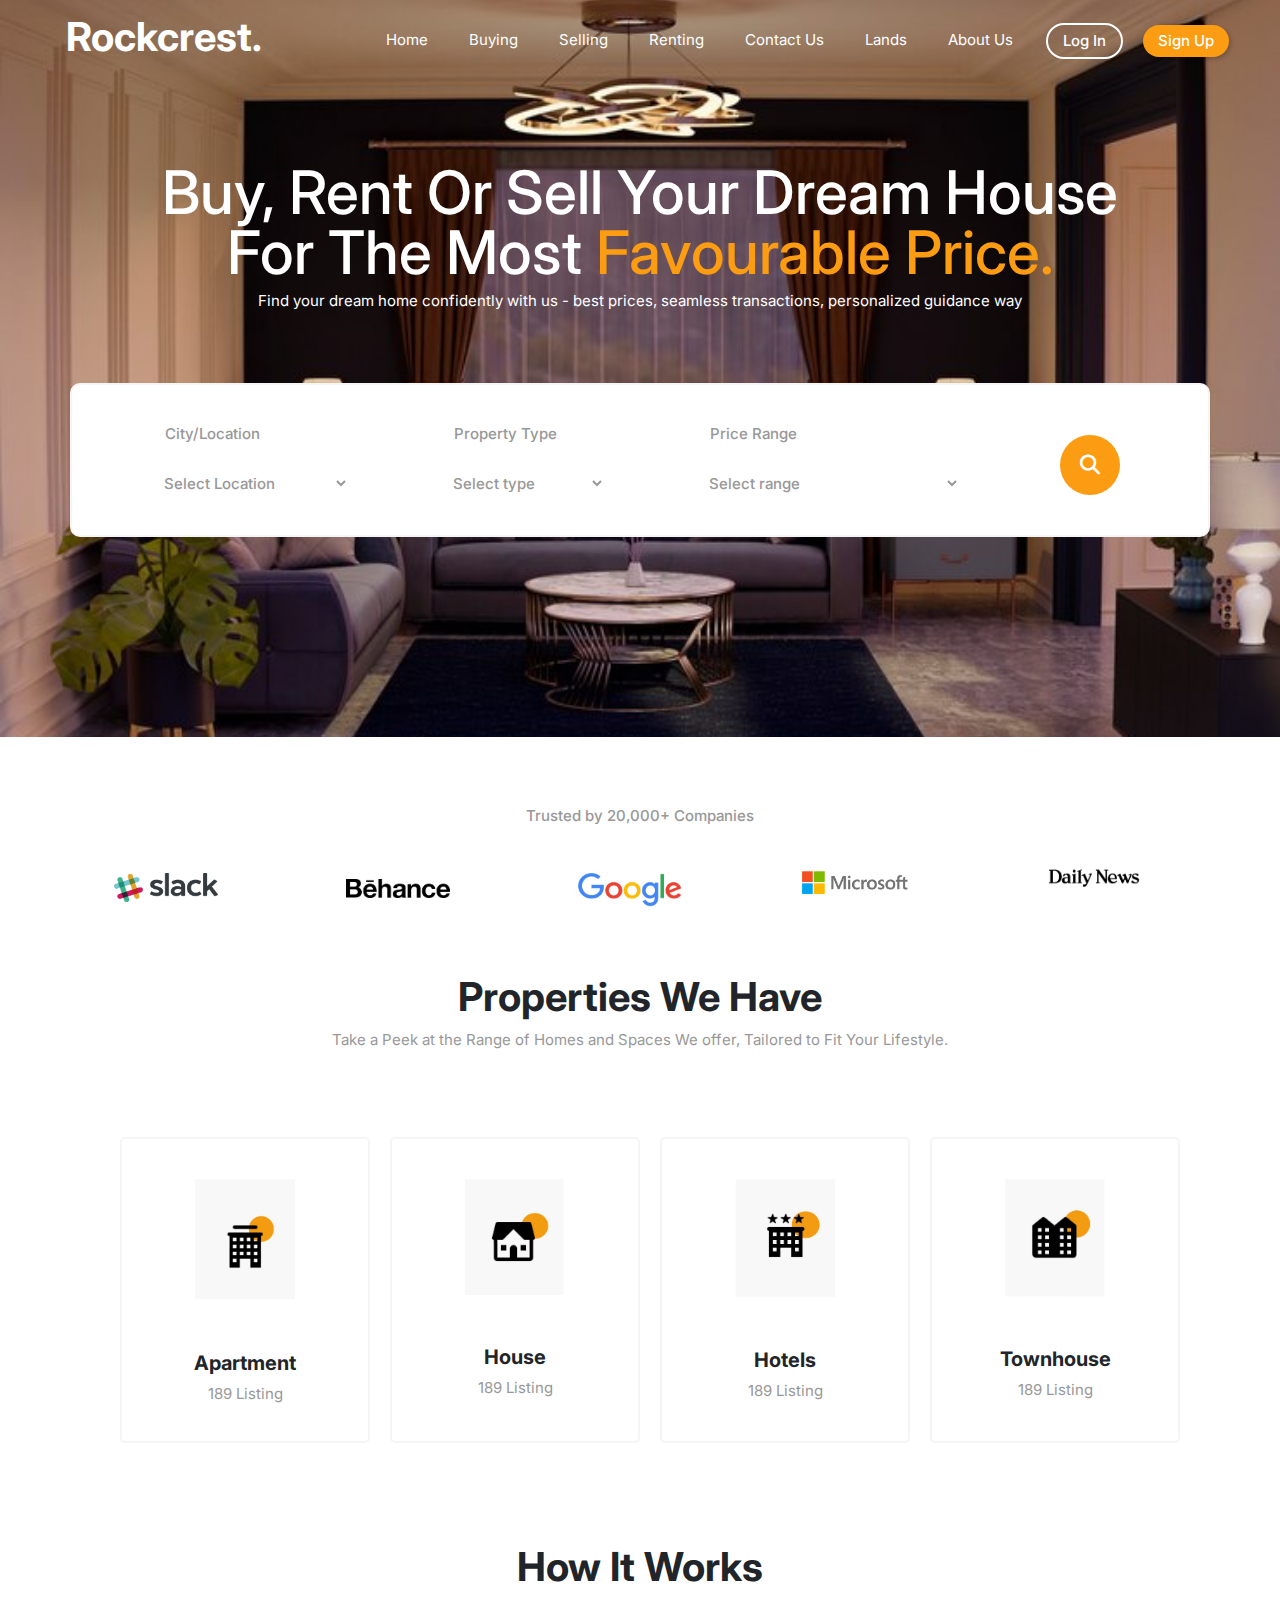
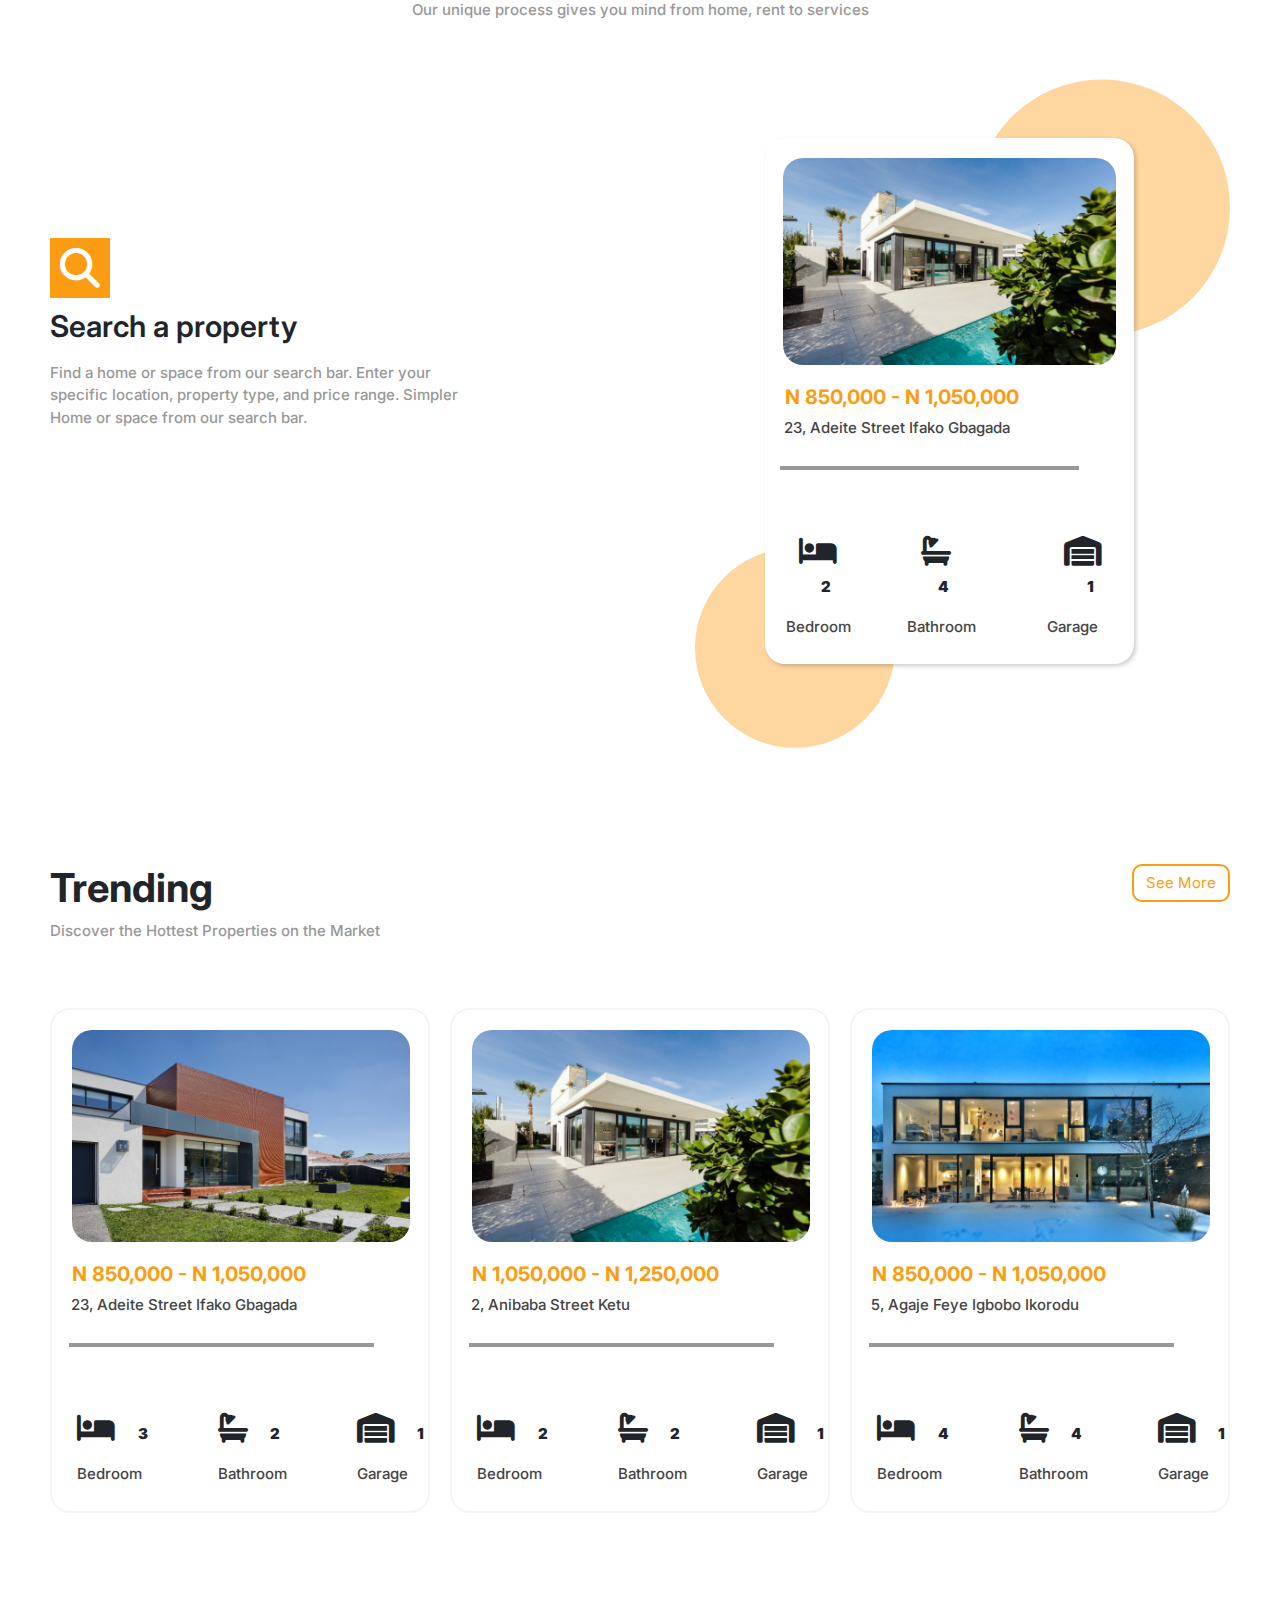
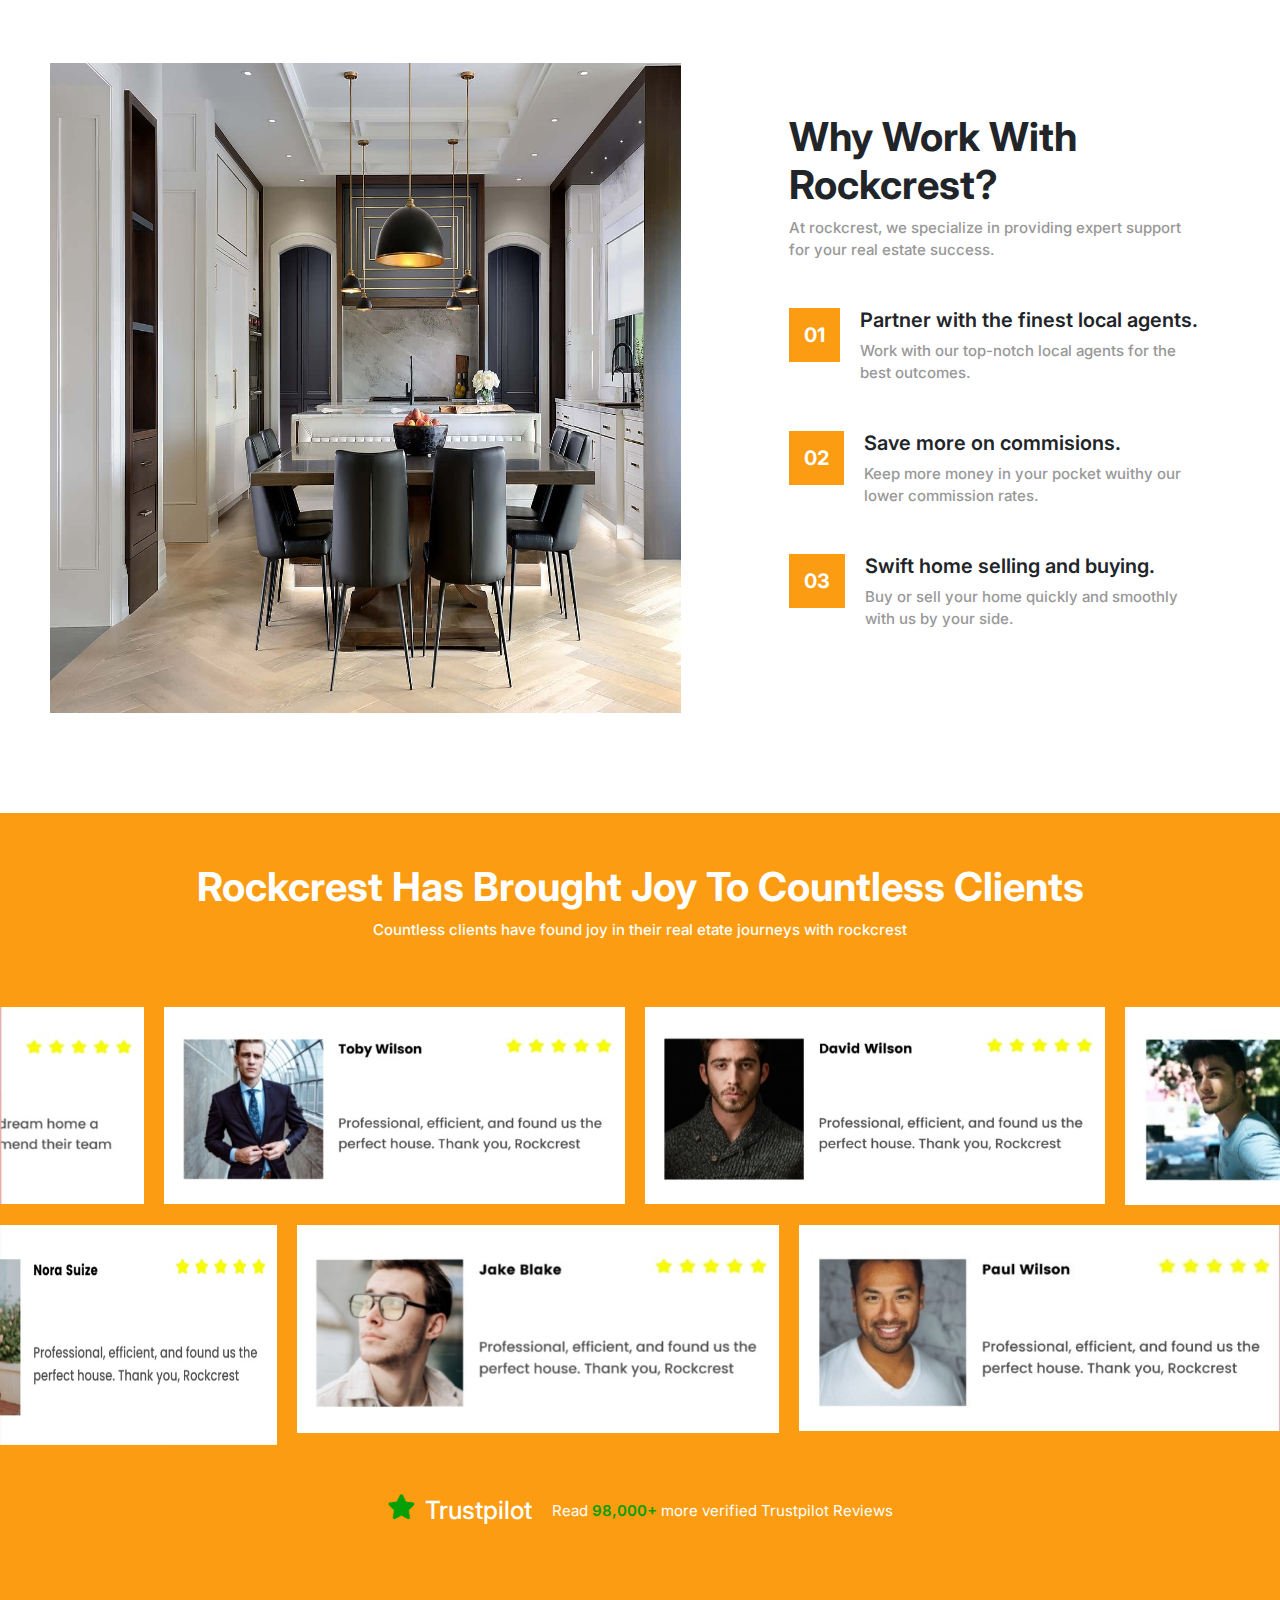
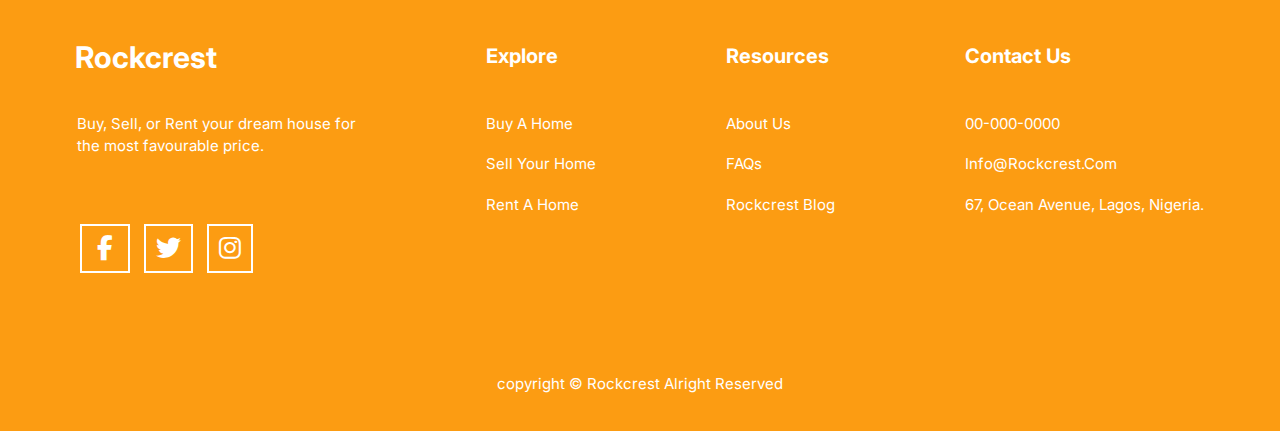
==== commit 23d29acc: "updated" ====
--- a/index.html
+++ b/index.html
@@ -84,7 +84,7 @@
                 <div class="items-select container">
                     <div class="select-items">
                         <h4>city/location</h4>
-                        <select id="location">
+                        <select id="location" required>
                             <option value="">Select Location</option>
                             <option value="Alimosho">Alimosho</option>
                             <option value="Ajeromi ifelodun">Ajeromi ifelodun</option>
@@ -99,7 +99,7 @@
                     </div>
                     <div class="select-items">
                         <h4>property type</h4>
-                        <select id="location">
+                        <select id="location" required>
                             <option value="">Select type</option>
                             <option value="Residential">Residential</option>
                             <option value="Commercial">Commercial</option>
@@ -122,7 +122,9 @@
                             <option value="N1,850,000 - N2,050,000">N1,850,000 - N2,050,000</option>
                         </select>
                     </div>
-                    <a href=""><i class="fa fa-search"></i></a>
+                    <button type="button" id="search-btn">
+                        <a href="#"><i class="fa fa-search"></i></a>
+                    </button>
                 </div>
             </div>
         </div>
@@ -203,7 +205,7 @@
                     <p>23, Adeite street ifako Gbagada</p>
                     <hr>
                     <div class="search-icons">
-                        <div class="icon-1 style">
+                        <div class="icon-1">
                             <i class="fa fa-bed">
                                 <span>2</span>
                             </i>
@@ -460,6 +462,22 @@
     <script src="https://cdn.jsdelivr.net/npm/bootstrap@5.3.1/dist/js/bootstrap.min.js"
         integrity="sha384-Rx+T1VzGupg4BHQYs2gCW9It+akI2MM/mndMCy36UVfodzcJcF0GGLxZIzObiEfa"
         crossorigin="anonymous"></script>
+    <script type="text/javascript">
+        let button = document.querySelector('#search-btn');
+        button.addEventListener("click", () => {
+            let select = document.querySelector("#location");
+            if (!select.value) {
+                return alert("Please Input Your Required Search Data");
+            }
+            if (select.value === "ketu") {
+                window.location.pathname = "renting-open.html";
+            } else if (select.value === "Alimosho") {
+                window.location.pathname = "land-open.html";
+            } else {
+                window.location.pathname = "renting-open.html";
+            }
+        });
+    </script>
 </body>
 
 </html>--- a/style.css
+++ b/style.css
@@ -1490,4 +1490,24 @@
         color: #444444;
         border: 2px solid #989898;
         background-color: transparent;
+    }
+
+/*  Custom css styling  */
+    #search-btn{
+        background: none;
+        border-radius: 50px;
+        border: none;
+    }
+    img, select{
+        cursor: pointer;
+    }
+    .search-img{
+        background-color: white !important;
+    }
+    .back-border-2{
+        height: 25px;
+        width: 25px;
+        border-radius: 25;
+        margin-top: -116px !important;
+        clip-path: '' !important;
     }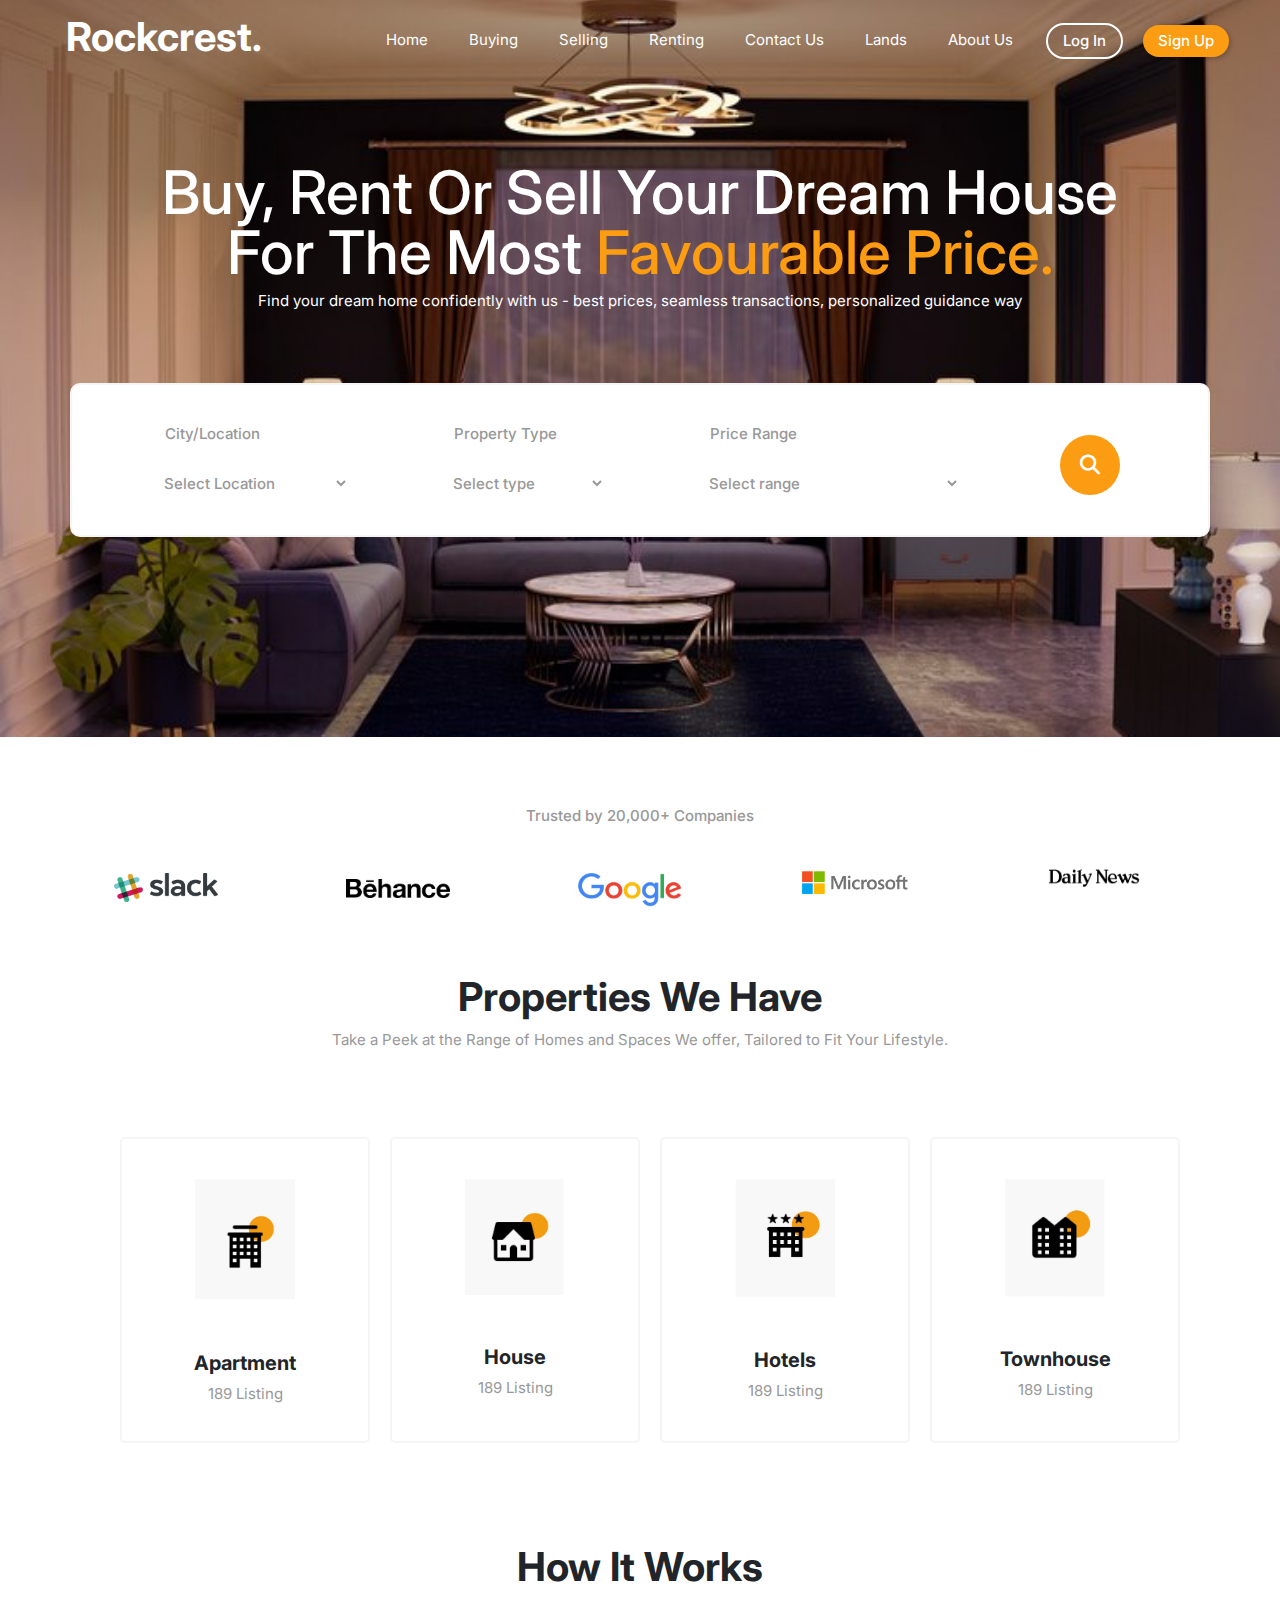
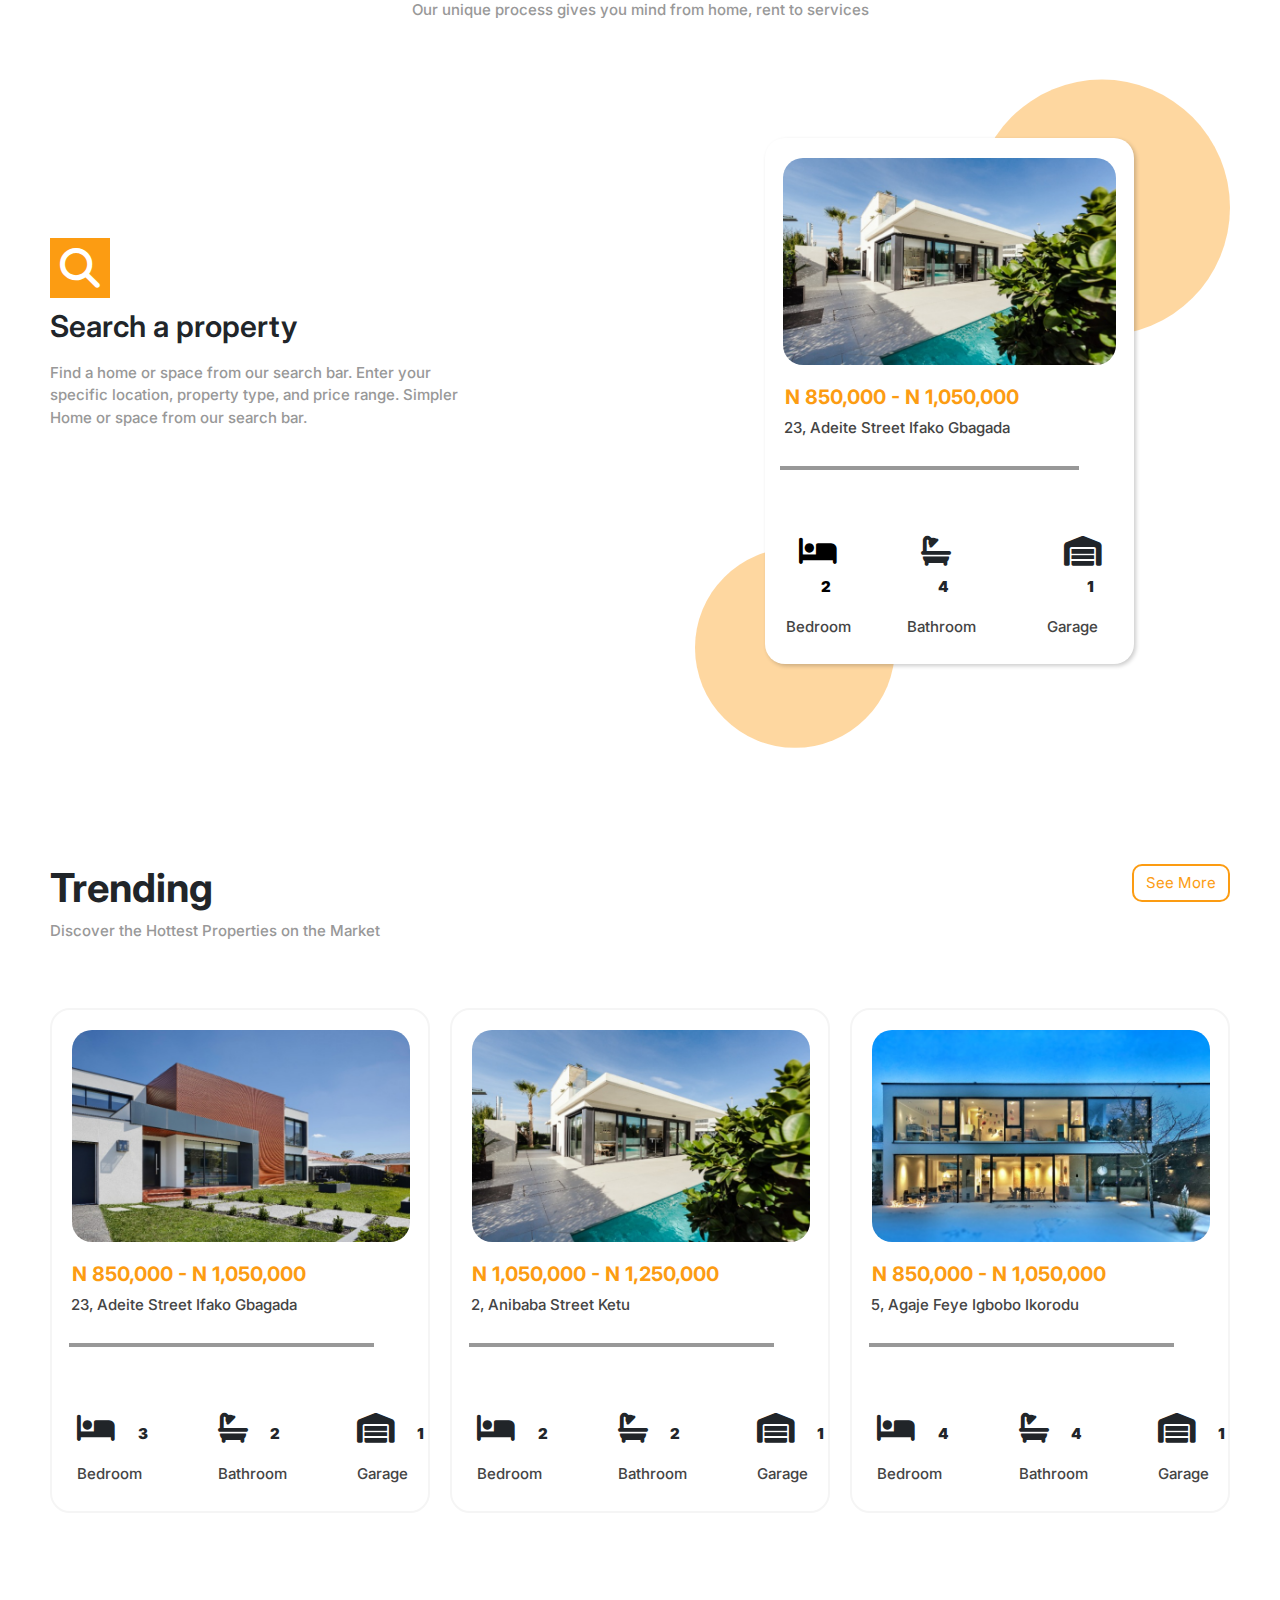
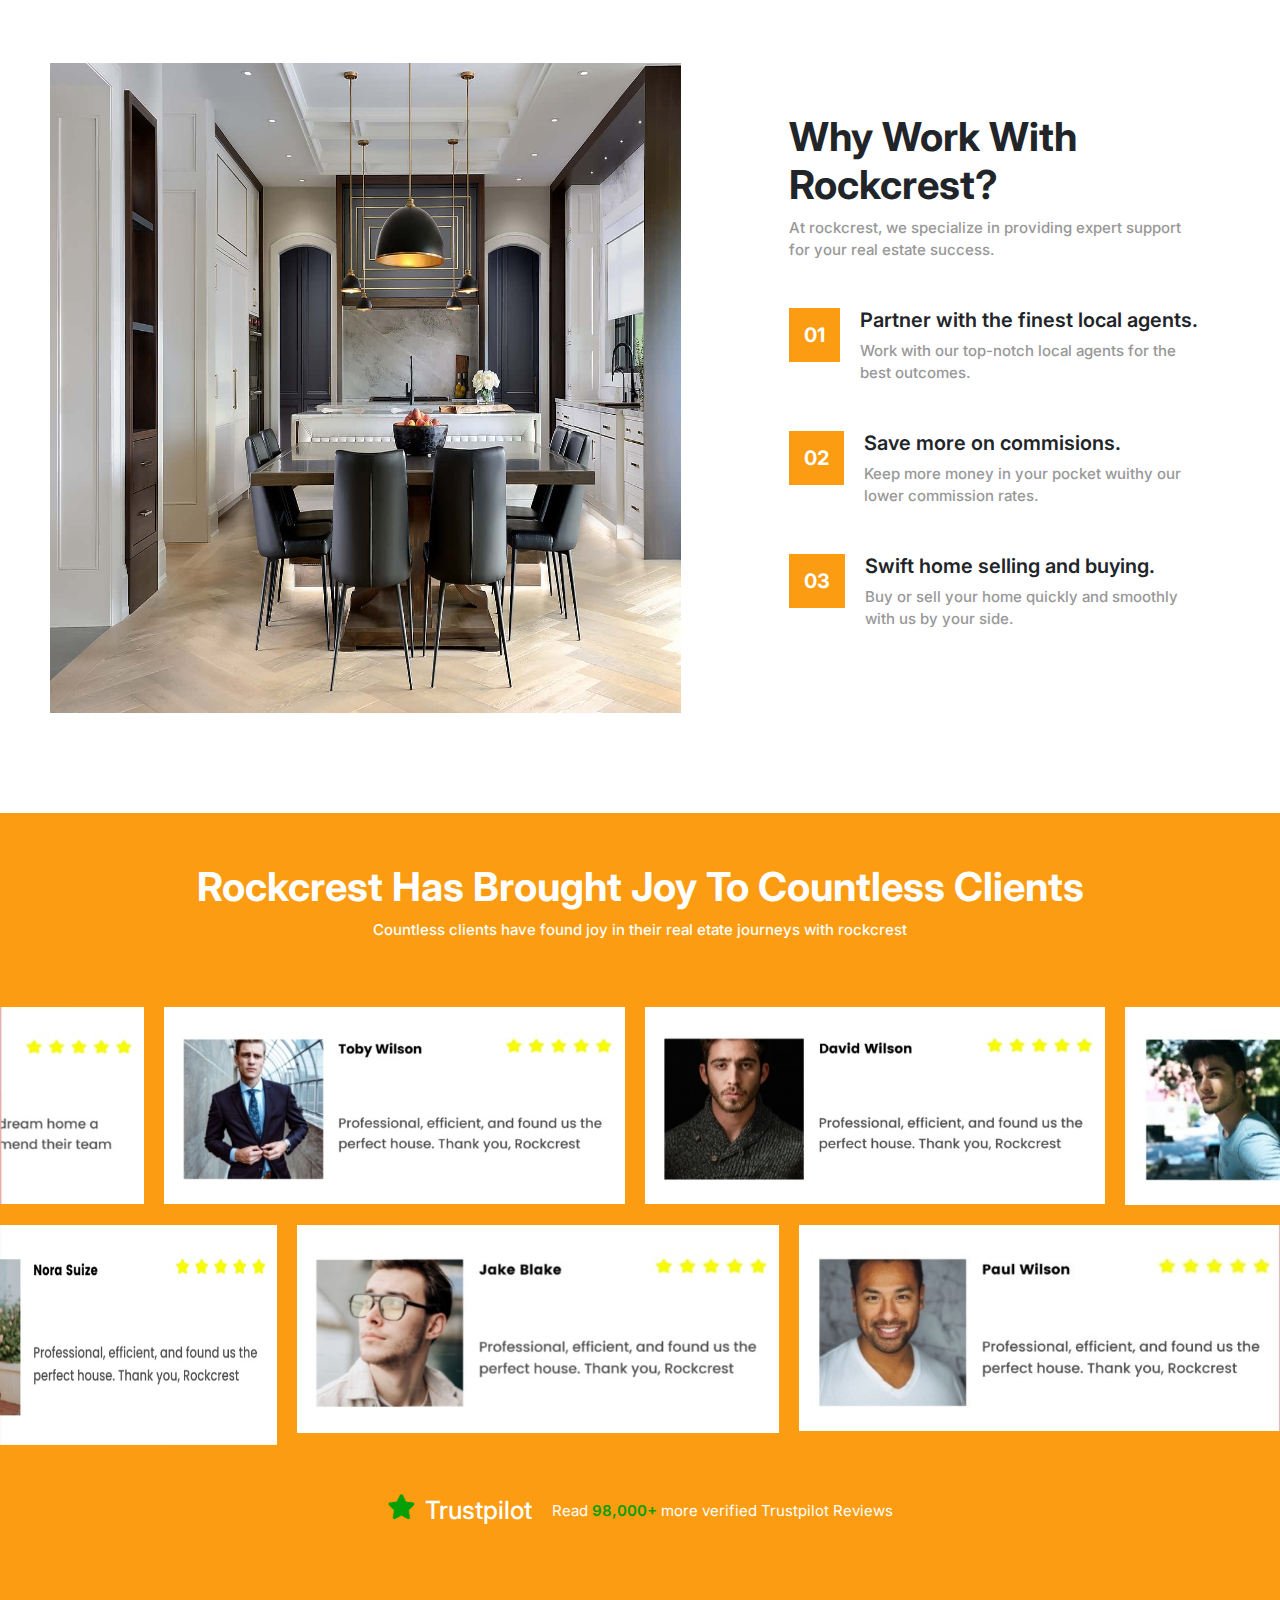
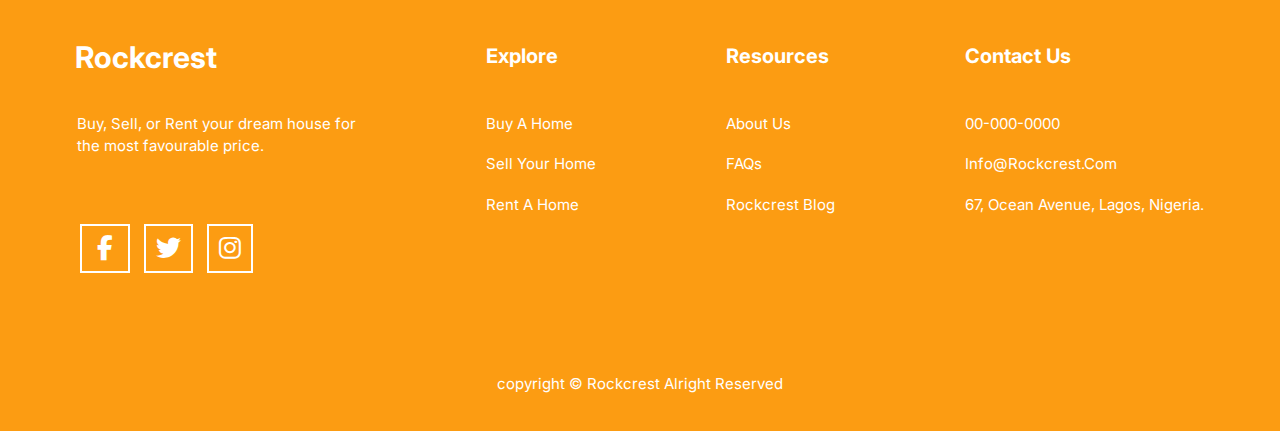
==== commit 62d60614: "changed" ====
--- a/index.html
+++ b/index.html
@@ -63,9 +63,9 @@
                                         <a class="nav-link" href="about.html">about us</a>
                                     </li>
                                 </ul>
-                                <a href="login.html"><button>Log in</button></a>
+                                <a href="login.html" id="log"><button>Log in</button></a>
                                 <span>
-                                    <a href="create.html"><button>Sign up</button></a>
+                                    <a href="create.html" id="sig"><button>Sign up</button></a>
                                 </span>
                             </div>
                         </div>
@@ -205,7 +205,7 @@
                     <p>23, Adeite street ifako Gbagada</p>
                     <hr>
                     <div class="search-icons">
-                        <div class="icon-1">
+                        <div class="icon-1" style="color: black !important;">
                             <i class="fa fa-bed">
                                 <span>2</span>
                             </i>
@@ -464,19 +464,36 @@
         crossorigin="anonymous"></script>
     <script type="text/javascript">
         let button = document.querySelector('#search-btn');
-        button.addEventListener("click", () => {
+        let log = document.querySelector('#log');
+        let sig = document.querySelector('#sig');
+        document.addEventListener('DOMContentLoaded', ()=>{
+            if (localStorage.getItem('email'))
+            {
+                log.style.display = "none";
+                sig.style.display = "none";
+            } else
+            {
+                log.style.display = "inline-block";
+                sig.style.display = "inline-block";
+            }
+        });
+        button.addEventListener("click", ()=>{
             let select = document.querySelector("#location");
-            if (!select.value) {
+            if (!select.value){
                 return alert("Please Input Your Required Search Data");
             }
-            if (select.value === "ketu") {
+            if (select.value === "ketu"){
                 window.location.pathname = "renting-open.html";
-            } else if (select.value === "Alimosho") {
+            } else if (select.value === "Alimosho")
+            {
                 window.location.pathname = "land-open.html";
-            } else {
+            } else{
                 window.location.pathname = "renting-open.html";
             }
         });
+        window.addEventListener('blur', ()=>{
+            localStorage.clear();
+        });
     </script>
 </body>
 
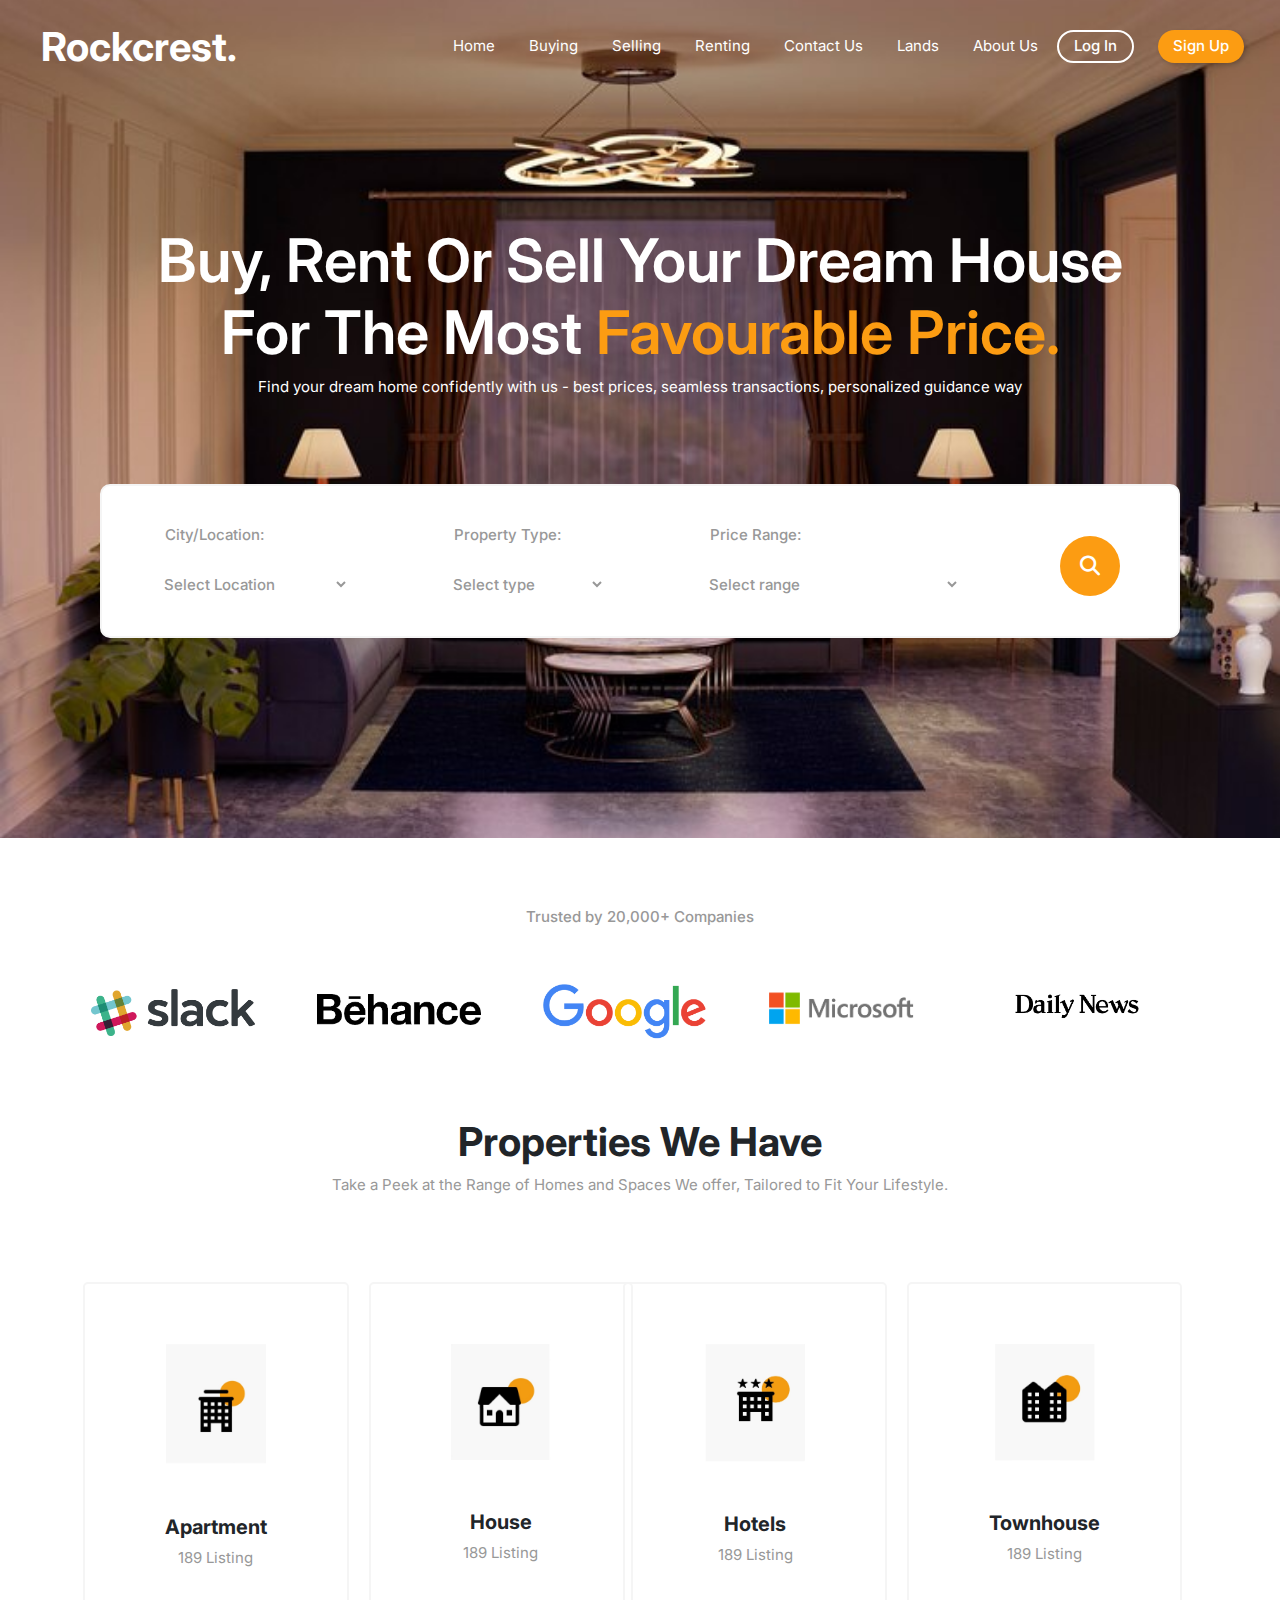
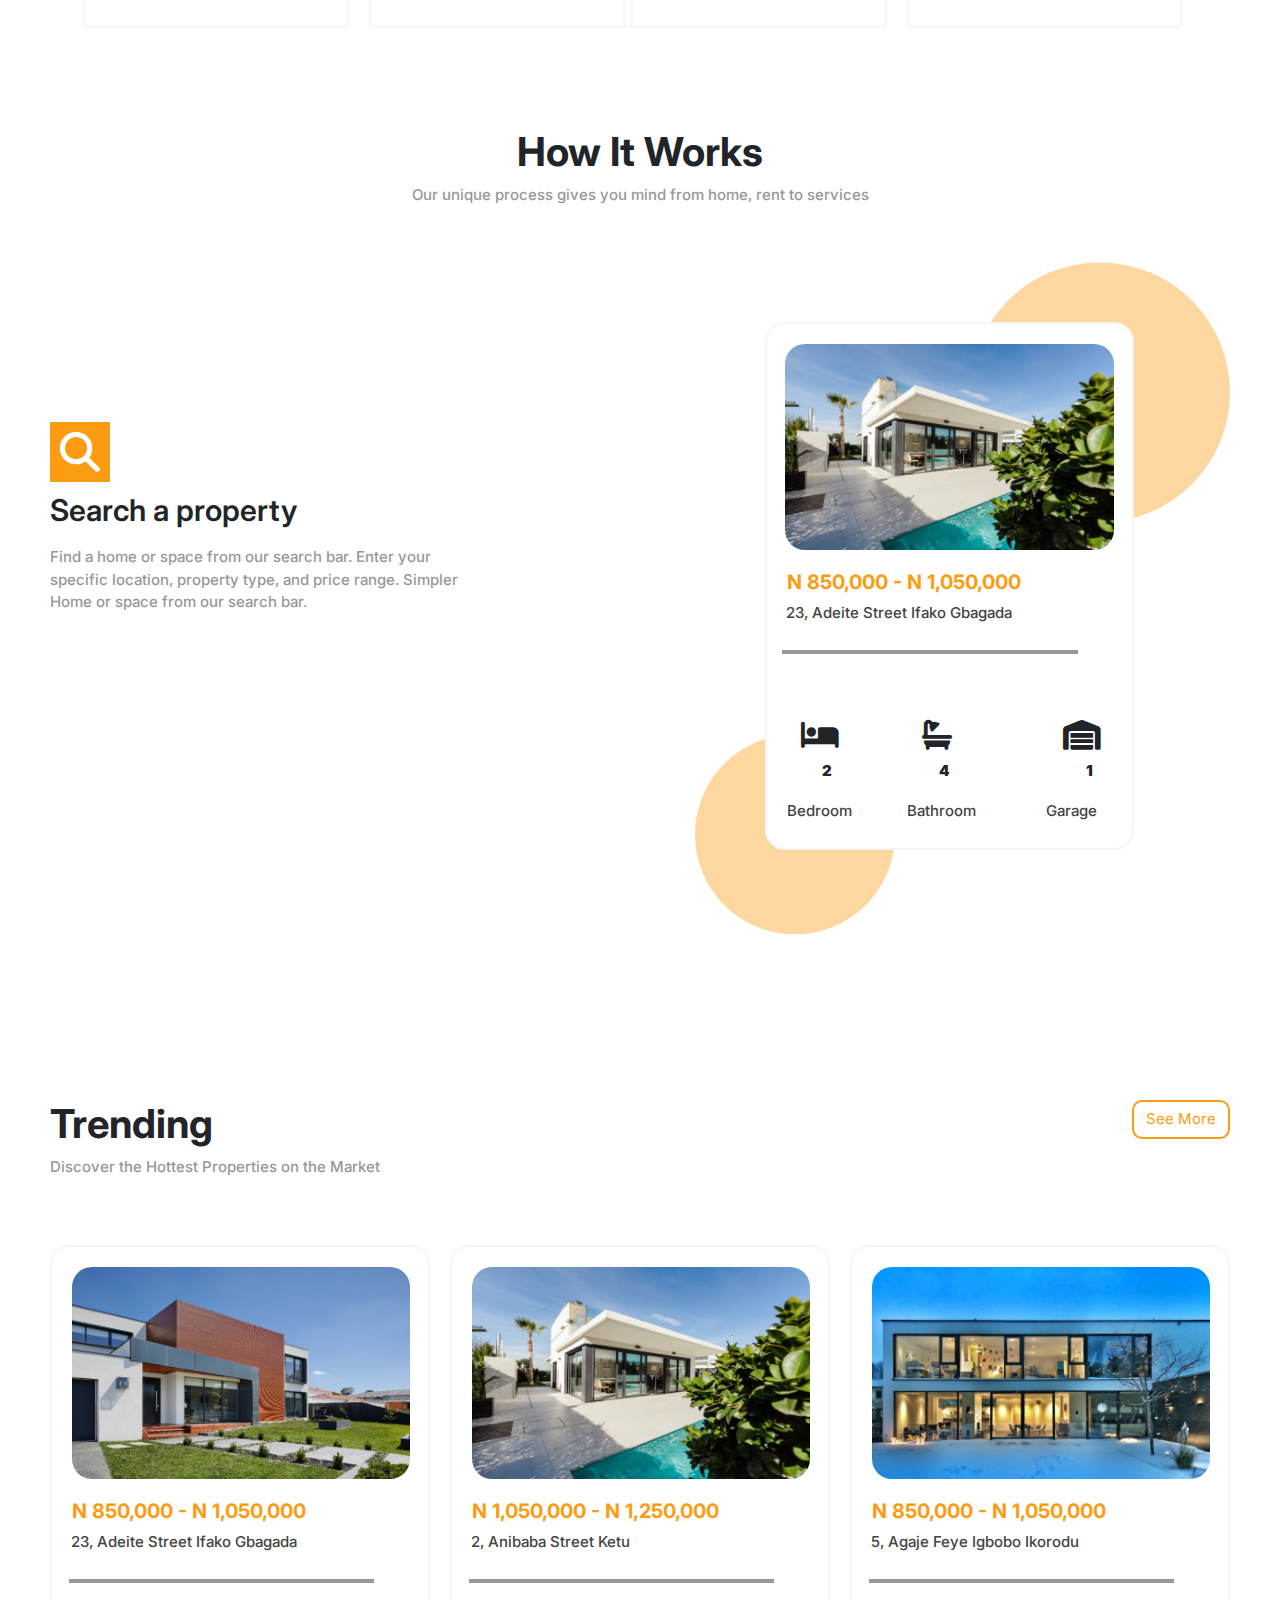
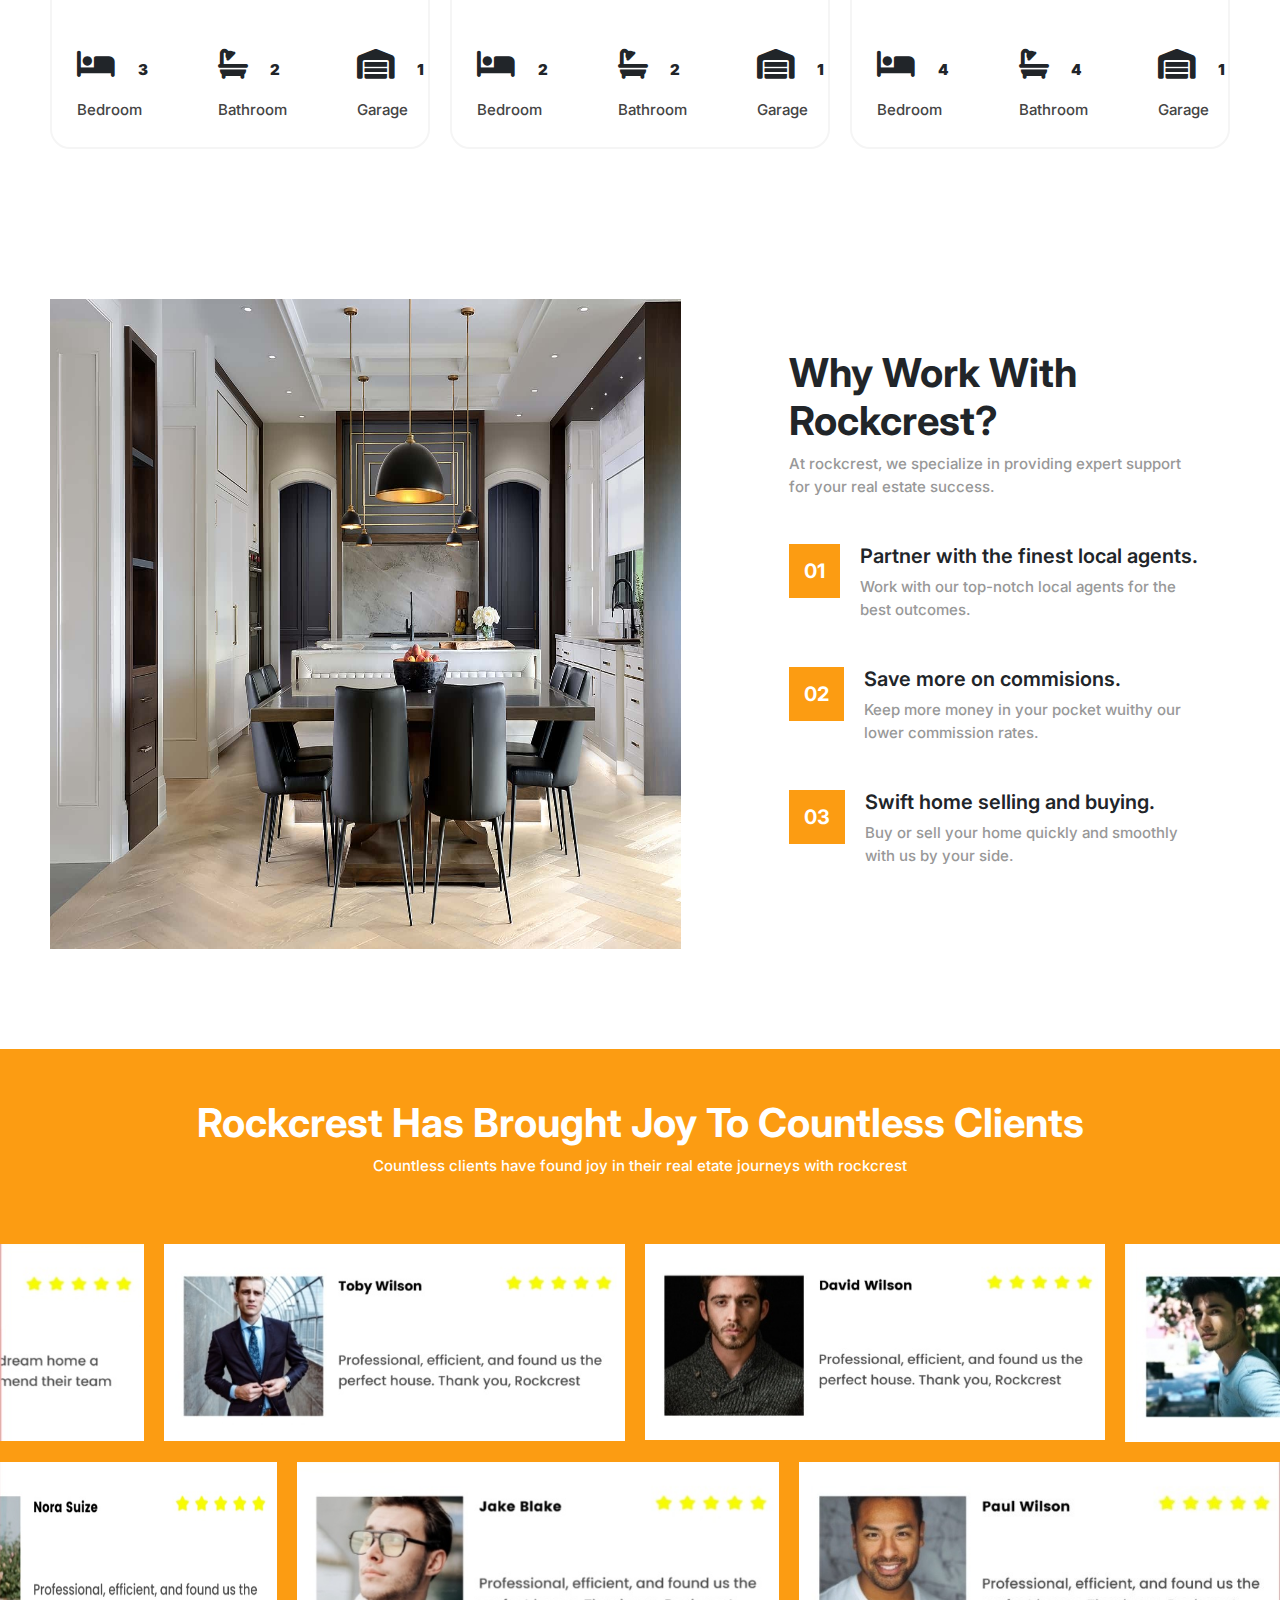
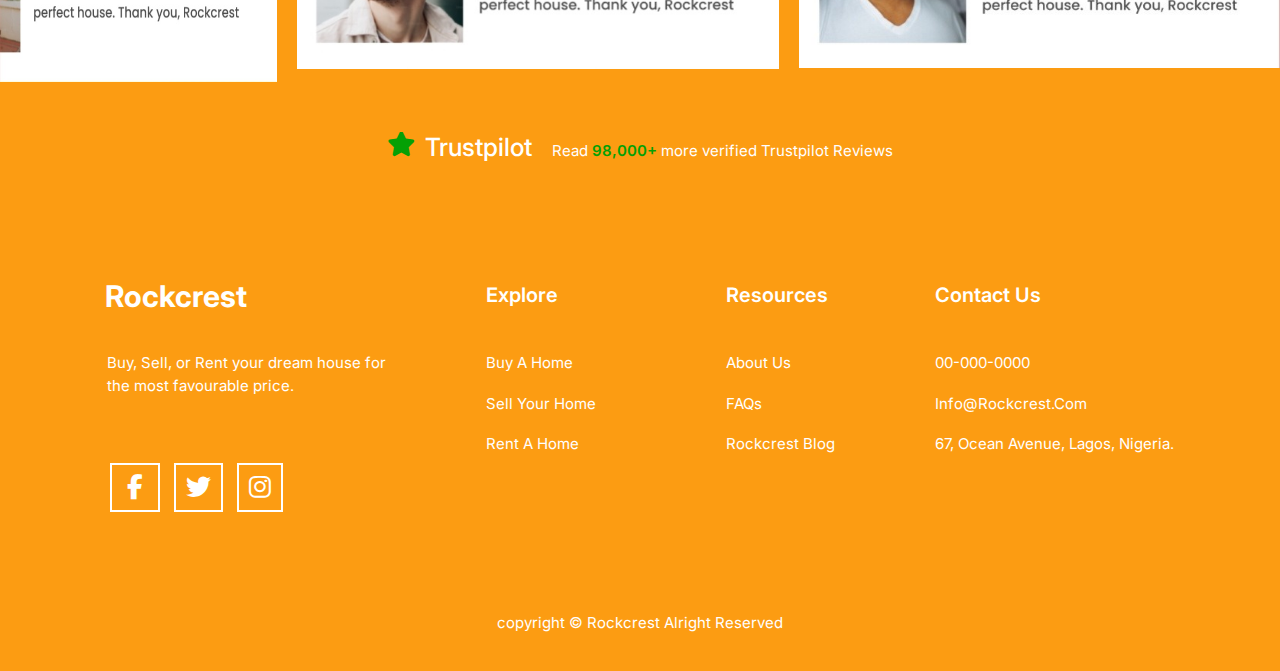
==== commit 9fab7858: "responsiveness" ====
--- a/index.html
+++ b/index.html
@@ -10,6 +10,8 @@
     <meta name="viewport" content="width=device-width, initial-scale=1.0">
     <title>Rockcrest</title>
     <link rel="stylesheet" href="style.css">
+    <script src="script.js" defer></script>
+    <link rel="icon" type="image/png" href="rockcrest.jpg">
     <link rel="stylesheet" href="https://stackpath.bootstrapcdn.com/bootstrap/4.5.2/css/bootstrap.min.css">
     <link rel="stylesheet" href="https://cdnjs.cloudflare.com/ajax/libs/font-awesome/6.4.0/css/all.min.css">
     <link href="https://cdn.jsdelivr.net/npm/bootstrap@5.3.1/dist/css/bootstrap.min.css" rel="stylesheet"
@@ -28,106 +30,96 @@
     <section class="home" id="home">
         <div class="Home">
             <div class="home-page-nav">
-                <nav class="navbar navbar-expand-lg">
-                    <div class="container-fluid">
-                        <a class="navbar-brand" href="index.html">
-                            <h1>Rockcrest.</h1>
-                        </a>
-                        <button class="navbar-toggler" type="button" data-bs-toggle="collapse"
-                            data-bs-target="#navbarTogglerDemo02" aria-controls="navbarTogglerDemo02"
-                            aria-expanded="false" aria-label="Toggle navigation">
-                            <span class="navbar-toggler-icon"></span>
+                <nav class="navbar">
+                    <div class="logo"><a href="index.html">Rockcrest.</a></div>
+                    <ul class="navigators">
+                        <li><a href="index.html">home</a></li>
+                        <li><a href="buying.html">buying</a></li>
+                        <li><a href="selling.html">selling</a></li>
+                        <li><a href="renting.html">renting</a></li>
+                        <li><a href="contact.html">contact us</a></li>
+                        <li><a href="lands.html">lands</a></li>
+                        <li><a href="about.html">about us</a></li>
+                        <a href="login.html" id="loginButton"><button id="loginButton">Log in</button></a>
+                        <span>
+                            <a href="create.html" id="signButton"><button>Sign up</button></a>
+                        </span>
+                    </ul>
+                    <div class="toggle-btn">
+                        <i class="fas fa-bars"></i>
+                    </div>
+                </nav>
+                <div class="dropdown_menu">
+                    <li><a href="index.html">home</a></li>
+                    <li><a href="buying.html">buying</a></li>
+                    <li><a href="selling.html">selling</a></li>
+                    <li><a href="renting.html">renting</a></li>
+                    <li><a href="contact.html">contact us</a></li>
+                    <li><a href="lands.html">lands</a></li>
+                    <li><a href="about.html">about us</a></li>
+                    <div class="action-btn">
+                        <a href="login.html"><button>Log in</button></a>
+                    </div>
+                    <div class="action-btn span">
+                        <a href="create.html"><button>Sign up</button></a>
+                    </div>
+                </div>
+
+                <div class="homes">
+                    <div class="home-body">
+                        <h1>buy, rent or sell your dream house for the most <span>favourable price.</span></h1>
+                        <p>Find your dream home confidently with us - best prices, seamless transactions, personalized
+                            guidance
+                            way
+                        </p>
+                    </div>
+                    <div class="items-select ">
+                        <div class="select-items">
+                            <h4>city/location:</h4>
+                            <select id="location" required>
+                                <option value="">Select Location</option>
+                                <option value="Alimosho">Alimosho </option>
+                                <option value="Ajeromi ifelodun">Ajeromi ifelodun</option>
+                                <option value="Ikorodu">Ikorodu</option>
+                                <option value="Ketu">Ketu</option>
+                                <option value="Kosofe">Kosofe</option>
+                                <option value="Mushin">Mushin</option>
+                                <option value="Ojo">Ojo</option>
+                                <option value="Oshodi Isolo">Oshodi Isolo</option>
+                                <option value="Surulere">Surulere</option>
+                            </select>
+                        </div>
+                        <div class="select-items">
+                            <h4>property type:</h4>
+                            <select id="type" required>
+                                <option value="">Select type</option>
+                                <option value="Residential">Residential</option>
+                                <option value="Commercial">Commercial</option>
+                                <option value="Rentals">Rentals</option>
+                            </select>
+                        </div>
+                        <div class="select-items">
+                            <h4>price range:</h4>
+                            <select id="price">
+                                <option value="">Select range</option>
+                                <option value="N150,000 - N250,000">N150,000 - N250,000</option>
+                                <option value="N250,000 - N450,000">N250,000 - N450,000</option>
+                                <option value="N450,000 - N650,000">N450,000 - N650,000</option>
+                                <option value="N650,000 - N850,000">N650,000 - N850,000</option>
+                                <option value="N850,000 - N1050,000">N850,000 - N1,050,000</option>
+                                <option value="N1,050,000 - N1,250,000">N1,050,000 - N1,250,000</option>
+                                <option value="N1,250,000 - N1,450,000">N1,250,000 - N1,450,000</option>
+                                <option value="N1,450,000 - N1,650,000">N1,450,000 - N1,650,000</option>
+                                <option value="N1,650,000 - N1,850,000">N1,650,000 - N1,850,000</option>
+                                <option value="N1,850,000 - N2,050,000">N1,850,000 - N2,050,000</option>
+                            </select>
+                        </div>
+                        <button type="button" id="search-btn">
+                            <a href="#" id="myIcon"><i id="myIcon" class="fa fa-search fa-beat"></i></a>
                         </button>
-                        <div class="navigators">
-                            <div class="collapse navbar-collapse" id="navbarTogglerDemo02">
-                                <ul class="navbar-nav me-auto mb-2 mb-lg-0">
-                                    <li class="nav-item">
-                                        <a class="nav-link" href="index.html">Home</a>
-                                    </li>
-                                    <li class="nav-item">
-                                        <a class="nav-link" href="buying.html">buying</a>
-                                    </li>
-                                    <li class="nav-item">
-                                        <a class="nav-link" href="selling.html">selling</a>
-                                    </li>
-                                    <li class="nav-item">
-                                        <a class="nav-link" href="renting.html">renting</a>
-                                    </li>
-                                    <li class="nav-item">
-                                        <a class="nav-link" href="contact.html">contact us</a>
-                                    </li>
-                                    <li class="nav-item">
-                                        <a class="nav-link" href="lands.html">lands</a>
-                                    </li>
-                                    <li class="nav-item">
-                                        <a class="nav-link" href="about.html">about us</a>
-                                    </li>
-                                </ul>
-                                <a href="login.html" id="log"><button>Log in</button></a>
-                                <span>
-                                    <a href="create.html" id="sig"><button>Sign up</button></a>
-                                </span>
-                            </div>
-                        </div>
-                    </div>
-                </nav>
-            </div>
-
-            <div class="homes">
-                <div class="home-body">
-                    <h1>buy, rent or sell your dream house <br>for the most <span>favourable price.</span></h1>
-                    <p>Find your dream home confidently with us - best prices, seamless transactions, personalized
-                        guidance
-                        way
-                    </p>
-                </div>
-                <div class="items-select container">
-                    <div class="select-items">
-                        <h4>city/location</h4>
-                        <select id="location" required>
-                            <option value="">Select Location</option>
-                            <option value="Alimosho">Alimosho</option>
-                            <option value="Ajeromi ifelodun">Ajeromi ifelodun</option>
-                            <option value="Ikorodu">Ikorodu</option>
-                            <option value="Ketu">Ketu</option>
-                            <option value="Kosofe">Kosofe</option>
-                            <option value="Mushin">Mushin</option>
-                            <option value="Ojo">Ojo</option>
-                            <option value="Oshodi Isolo">Oshodi Isolo</option>
-                            <option value="Surulere">Surulere</option>
-                        </select>
-                    </div>
-                    <div class="select-items">
-                        <h4>property type</h4>
-                        <select id="location" required>
-                            <option value="">Select type</option>
-                            <option value="Residential">Residential</option>
-                            <option value="Commercial">Commercial</option>
-                            <option value="Rentals">Rentals</option>
-                        </select>
-                    </div>
-                    <div class="select-items">
-                        <h4>price range</h4>
-                        <select id="location">
-                            <option value="">Select range</option>
-                            <option value="N150,000 - N250,000">N150,000 - N250,000</option>
-                            <option value="N250,000 - N450,000">N250,000 - N450,000</option>
-                            <option value="N450,000 - N650,000">N450,000 - N650,000</option>
-                            <option value="N650,000 - N850,000">N650,000 - N850,000</option>
-                            <option value="N850,000 - N1050,000">N850,000 - N1,050,000</option>
-                            <option value="N1,050,000 - N1,250,000">N1,050,000 - N1,250,000</option>
-                            <option value="N1,250,000 - N1,450,000">N1,250,000 - N1,450,000</option>
-                            <option value="N1,450,000 - N1,650,000">N1,450,000 - N1,650,000</option>
-                            <option value="N1,650,000 - N1,850,000">N1,650,000 - N1,850,000</option>
-                            <option value="N1,850,000 - N2,050,000">N1,850,000 - N2,050,000</option>
-                        </select>
-                    </div>
-                    <button type="button" id="search-btn">
-                        <a href="#"><i class="fa fa-search"></i></a>
-                    </button>
-                </div>
-            </div>
-        </div>
+                    </div>
+                </div>
+            </div>
     </section>
 
 
@@ -159,25 +151,29 @@
                 <h1>properties we have</h1>
                 <p>Take a Peek at the Range of Homes and Spaces We offer, Tailored to Fit Your Lifestyle.</p>
                 <div class="icons">
-                    <div class="icons-desc">
-                        <img src="images/10.jpg" alt="">
-                        <h3>Apartment</h3>
-                        <p>189 Listing</p>
-                    </div>
-                    <div class="icons-desc">
-                        <img src="images/9.jpg" alt="">
-                        <h3>house</h3>
-                        <p>189 Listing</p>
-                    </div>
-                    <div class="icons-desc">
-                        <img src="images/8.jpg" alt="">
-                        <h3>hotels</h3>
-                        <p>189 Listing</p>
-                    </div>
-                    <div class="icons-desc">
-                        <img src="images/11.jpg" alt="">
-                        <h3>townhouse</h3>
-                        <p>189 Listing</p>
+                    <div class="icons-sep join1">
+                        <div class="icons-desc">
+                            <img src="images/10.jpg" alt="">
+                            <h3>Apartment</h3>
+                            <p>189 Listing</p>
+                        </div>
+                        <div class="icons-desc">
+                            <img src="images/9.jpg" alt="">
+                            <h3>house</h3>
+                            <p>189 Listing</p>
+                        </div>
+                    </div>
+                    <div class="icons-sep join2">
+                        <div class="icons-desc">
+                            <img src="images/8.jpg" alt="">
+                            <h3>hotels</h3>
+                            <p>189 Listing</p>
+                        </div>
+                        <div class="icons-desc">
+                            <img src="images/11.jpg" alt="">
+                            <h3>townhouse</h3>
+                            <p>189 Listing</p>
+                        </div>
                     </div>
                 </div>
             </div>
@@ -191,7 +187,7 @@
         </div>
         <div class="works-sets">
             <div class="search">
-                <i class="fa fa-search"></i>
+                <i class="fa fa-search fa-shake"></i>
                 <h3>Search a property</h3>
                 <p>Find a home or space from our search bar. Enter your specific location,
                     property type, and price range. Simpler Home or space from our search bar.
@@ -205,7 +201,7 @@
                     <p>23, Adeite street ifako Gbagada</p>
                     <hr>
                     <div class="search-icons">
-                        <div class="icon-1" style="color: black !important;">
+                        <div class="icon-1 stylee">
                             <i class="fa fa-bed">
                                 <span>2</span>
                             </i>
@@ -248,19 +244,19 @@
                 <p>23, Adeite street ifako Gbagada</p>
                 <hr>
                 <div class="trending-icons">
-                    <div class="icon-1">
+                    <div class="icon-1 ">
                         <i class="fa fa-bed">
                             <span>3</span>
                         </i>
                         <h5>bedroom</h5>
                     </div>
-                    <div class="icon-1">
+                    <div class="icon-1 ic">
                         <i class="fa fa-bath">
                             <span>2</span>
                         </i>
                         <h5>bathroom</h5>
                     </div>
-                    <div class="icon-1">
+                    <div class="icon-1 ic">
                         <i class="fa fa-warehouse">
                             <span>1</span>
                         </i>
@@ -274,19 +270,19 @@
                 <p>2, Anibaba street Ketu</p>
                 <hr>
                 <div class="trending-icons">
-                    <div class="icon-2">
+                    <div class="icon-2 ">
                         <i class="fa fa-bed">
                             <span>2</span>
                         </i>
                         <h5>bedroom</h5>
                     </div>
-                    <div class="icon-2">
+                    <div class="icon-2 ic">
                         <i class="fa fa-bath">
                             <span>2</span>
                         </i>
                         <h5>bathroom</h5>
                     </div>
-                    <div class="icon-2">
+                    <div class="icon-2 ic">
                         <i class="fa fa-warehouse">
                             <span>1</span>
                         </i>
@@ -300,19 +296,19 @@
                 <p>5, Agaje feye igbobo ikorodu</p>
                 <hr>
                 <div class="trending-icons">
-                    <div class="icon-2">
+                    <div class="icon-2 ">
                         <i class="fa fa-bed">
                             <span>4</span>
                         </i>
                         <h5>bedroom</h5>
                     </div>
-                    <div class="icon-2">
+                    <div class="icon-2 ic">
                         <i class="fa fa-bath">
                             <span>4</span>
                         </i>
                         <h5>bathroom</h5>
                     </div>
-                    <div class="icon-2">
+                    <div class="icon-2 ic">
                         <i class="fa fa-warehouse">
                             <span>1</span>
                         </i>
@@ -327,17 +323,21 @@
 
     <section class="withUs">
         <div class="work-us">
+            <div class=" with-us-desc llg">
+                <h1>why work with rockcrest?</h1>
+                <p>At rockcrest, we specialize in providing expert support for your real estate success.</p>
+            </div>
             <div class="with-us-image">
                 <img src="images/contemporary-detailed-DSC_9551.jpg" alt="">
             </div>
             <div class="with-us-desc">
-                <h1>why work with rockcrest?</h1>
-                <p>At rockcrest, we specialize in providing expert support for your real estate success.</p>
+                <h1 class="lgg">why work with rockcrest?</h1>
+                <p class="lgg">At rockcrest, we specialize in providing expert support for your real estate success.</p>
                 <div class="with-us-desc1">
                     <div class="numbers">
                         <h3>01</h3>
                     </div>
-                    <div class="desc">
+                    <div class="desc des1">
                         <h2>Partner with the finest local agents.</h2>
                         <p>Work with our top-notch local agents for the best outcomes.</p>
                     </div>
@@ -402,46 +402,49 @@
                     <i class="fa fa-star fa-shake"></i>
                 </div>
                 <div class="foot-icon-desc">
-                    <h1>Trustpilot</h1>
-                    <p>Read <span>98,000+</span> more verified Trustpilot Reviews</p>
+                    <p><span class="h4">Trustpilot</span>Read <span>98,000+</span> more verified Trustpilot Reviews</p>
                 </div>
             </div>
             <div class="additionals">
-                <div class="rockcrest">
-                    <h1>rockcrest</h1>
-                    <p>Buy, Sell, or Rent your dream house for <br> the most favourable price.</p>
-                    <div class="foot-icon2">
-                        <i class="fa-brands fa-facebook-f"></i>
-                        <span>
-                            <i class="fa-brands fa-twitter"></i>
-                        </span>
-                        <span>
-                            <i class="fa-brands fa-instagram"></i>
-                        </span>
-                    </div>
-                </div>
-                <div class="explore">
-                    <h2>explore</h2>
-                    <div class="links">
-                        <p><a href="buying.html">Buy a home</a></p>
-                        <p><a href="selling.html">sell your home</a></p>
-                        <p><a href="renting.html">rent a home</a></p>
-                    </div>
-                </div>
-                <div class="resources">
-                    <h2>resources</h2>
-                    <div class="links">
-                        <p><a href="">about us</a></p>
-                        <p><a href="">FAQs</a></p>
-                        <p><a href="">rockcrest blog</a></p>
-                    </div>
-                </div>
-                <div class="contact-us">
-                    <h2>contact us</h2>
-                    <div class="links">
-                        <p><a href="">00-000-0000</a></p>
-                        <p><a href="">info@rockcrest.com</a></p>
-                        <p><a href="">67, Ocean Avenue, lagos, nigeria.</a></p>
+                <div class="additionals-1">
+                    <div class="rockcrest">
+                        <h1>rockcrest</h1>
+                        <p>Buy, Sell, or Rent your dream house for <br> the most favourable price.</p>
+                        <div class="foot-icon2">
+                            <i class="fa-brands fa-facebook-f fa-shake"></i>
+                            <span>
+                                <i class="fa-brands fa-twitter fa-beat"></i>
+                            </span>
+                            <span>
+                                <i class="fa-brands fa-instagram fa-flip"></i>
+                            </span>
+                        </div>
+                    </div>
+                    <div class="explore">
+                        <h2>explore</h2>
+                        <div class="links">
+                            <p><a href="buying.html">Buy a home</a></p>
+                            <p><a href="selling.html">sell your home</a></p>
+                            <p><a href="renting.html">rent a home</a></p>
+                        </div>
+                    </div>
+                </div>
+                <div class="additionals-1">
+                    <div class="resources">
+                        <h2>resources</h2>
+                        <div class="links">
+                            <p><a href="">about us</a></p>
+                            <p><a href="">FAQs</a></p>
+                            <p><a href="">rockcrest blog</a></p>
+                        </div>
+                    </div>
+                    <div class="contact-us">
+                        <h2>contact us</h2>
+                        <div class="links">
+                            <p><a href="">00-000-0000</a></p>
+                            <p><a href="">info@rockcrest.com</a></p>
+                            <p><a href="">67, Ocean Avenue, lagos, nigeria.</a></p>
+                        </div>
                     </div>
                 </div>
             </div>
@@ -462,39 +465,6 @@
     <script src="https://cdn.jsdelivr.net/npm/bootstrap@5.3.1/dist/js/bootstrap.min.js"
         integrity="sha384-Rx+T1VzGupg4BHQYs2gCW9It+akI2MM/mndMCy36UVfodzcJcF0GGLxZIzObiEfa"
         crossorigin="anonymous"></script>
-    <script type="text/javascript">
-        let button = document.querySelector('#search-btn');
-        let log = document.querySelector('#log');
-        let sig = document.querySelector('#sig');
-        document.addEventListener('DOMContentLoaded', ()=>{
-            if (localStorage.getItem('email'))
-            {
-                log.style.display = "none";
-                sig.style.display = "none";
-            } else
-            {
-                log.style.display = "inline-block";
-                sig.style.display = "inline-block";
-            }
-        });
-        button.addEventListener("click", ()=>{
-            let select = document.querySelector("#location");
-            if (!select.value){
-                return alert("Please Input Your Required Search Data");
-            }
-            if (select.value === "ketu"){
-                window.location.pathname = "renting-open.html";
-            } else if (select.value === "Alimosho")
-            {
-                window.location.pathname = "land-open.html";
-            } else{
-                window.location.pathname = "renting-open.html";
-            }
-        });
-        window.addEventListener('blur', ()=>{
-            localStorage.clear();
-        });
-    </script>
 </body>
 
 </html>--- a/style.css
+++ b/style.css
@@ -1,120 +1,1768 @@
-    * {
-        margin: 0;
-        padding: 0;
-        box-sizing: border-box;
-        font-family: 'Heebo', sans-serif;
-        font-family: 'Inter', sans-serif;
-    }
-
-
-    /* Forms Stylings */
-
-    .create {
-        background-image: url('images/createimage.jpg');
-        background-repeat: no-repeat;
-        background-position: center;
-        background-size: cover;
-        text-align: center;
-        display: flex;
-        align-items: center;
-        justify-content: center;
-        padding-bottom: 16px;
-    }
-
-    .create2 {
-        background-image: url('images/createimage.jpg');
-        background-repeat: no-repeat;
-        background-position: center;
-        background-size: cover;
-        text-align: center;
-        display: flex;
-        align-items: center;
-        justify-content: center;
-        padding-bottom: 152px;
+* {
+    margin: 0;
+    padding: 0;
+    box-sizing: border-box;
+    font-family: 'Heebo', sans-serif;
+    font-family: 'Inter', sans-serif;
+}
+
+
+/* Forms Stylings */
+
+.create {
+    background-image: url('images/createimage.jpg');
+    background-repeat: no-repeat;
+    background-position: center;
+    background-size: cover;
+    text-align: center;
+    display: flex;
+    align-items: center;
+    justify-content: center;
+    padding-bottom: 16px;
+}
+
+.create2 {
+    background-image: url('images/createimage.jpg');
+    background-repeat: no-repeat;
+    background-position: center;
+    background-size: cover;
+    text-align: center;
+    display: flex;
+    align-items: center;
+    justify-content: center;
+    padding-bottom: 152px;
+}
+
+.create-1 {
+    text-align: center;
+    margin-top: 20px;
+    width: 100%;
+
+}
+
+.create-page {
+    margin-left: -100px;
+    overflow: hidden;
+
+}
+
+.create-page h1 {
+    padding-left: 100px;
+    color: white;
+    text-transform: capitalize;
+    font-size: 35px;
+    font-weight: 700;
+}
+
+.create-page p {
+    padding-left: 100px;
+    text-transform: capitalize;
+    font-size: 15px;
+    font-weight: 500;
+    color: white;
+}
+
+.create-page a {
+    text-decoration: none;
+    color: #FC9C12;
+    font-weight: 700;
+}
+
+.create-page a:hover {
+    text-decoration: underline;
+    color: white;
+}
+
+.create-page form {
+    width: 90%;
+    max-width: 600px;
+    margin: 0 auto;
+    padding-top: 20px;
+    overflow: hidden;
+
+}
+
+.create-acct {
+    overflow: hidden;
+
+    margin-bottom: 20px;
+}
+
+.create-acct input {
+    border: 2px solid white;
+    color: white;
+    width: 120%;
+    overflow: hidden;
+    padding: 20px;
+    outline: 0;
+    border-radius: 5px;
+    background: transparent;
+    font-size: 15px;
+}
+
+.create-acct label {
+
+    color: white;
+    float: left;
+    text-transform: capitalize;
+    font-size: 15px;
+    font-weight: 600;
+    padding-bottom: 10px;
+}
+
+.password input {
+    position: relative;
+}
+
+.password2 input {
+    position: relative;
+}
+
+.password2 i {
+    position: absolute;
+    right: 24.5%;
+    top: 322px;
+    color: white;
+    font-size: 15px;
+    font-weight: 500;
+}
+
+.password i {
+    position: absolute;
+    right: 25%;
+    bottom: 215px;
+    color: white;
+    font-size: 15px;
+    font-weight: 500;
+}
+
+.create-acct input::placeholder {
+    font-size: 15px;
+    color: whitesmoke;
+}
+
+.row {
+    display: flex;
+    justify-content: center;
+    align-items: center;
+    gap: 60px;
+}
+
+.row .create-acct {
+    flex-basis: 45%;
+}
+
+.row .row-2 input,
+.row .row-2 label {
+    margin-left: 70px;
+}
+
+.create-acct input.che {
+    border-radius: 50px;
+}
+
+.create-acct p {
+    font-size: 15px;
+    color: black;
+}
+
+.agree {
+    display: flex;
+}
+
+.agr {
+    padding-top: 1px;
+    padding-left: 10px;
+}
+
+
+.create-acct label {
+    font-weight: 500;
+}
+
+.create-acct span {
+    color: #FC9C12;
+    font-weight: normal;
+}
+
+.create-btn a button {
+    text-transform: capitalize;
+    font-size: 15px;
+    font-weight: 500;
+    margin-left: 20px;
+    padding: 22px 310px 22px 300px;
+    border-radius: 5px;
+    color: white;
+    margin-bottom: 10px;
+    background-color: #FC9C12;
+    border: none;
+    margin-top: 20px;
+    box-shadow: 4px 4px 8px rgba(0, 0, 0, 0.2);
+}
+
+.create-btn button.btn2 {
+    margin-top: 20px;
+    padding: 22px 345px 22px 330px;
+}
+
+.create-btn a button:hover {
+    color: #FC9C12;
+    background-color: white;
+}
+
+
+
+
+
+
+/* Home page Stylings */
+
+.home {
+    width: 100%;
+    height: 100%;
+    background: url('images/3d-room-interior-with-classic-design-furniture_23-2150895587.jpg'), linear-gradient(rgba(0, 0, 0, 0.5), rgba(0, 0, 0, 0.7));
+    background-repeat: no-repeat;
+    z-index: -1;
+    overflow: hidden;
+    background-size: cover;
+    background-position: center;
+}
+
+.logo {
+    text-transform: capitalize;
+    font-size: 40px;
+    overflow: hidden;
+    color: white;
+    padding-left: 25px;
+    font-weight: bold;
+}
+
+.logo a {
+    text-decoration: none;
+    color: white;
+}
+
+.logo a:hover {
+    text-decoration: none;
+    color: white;
+}
+
+nav ul li {
+    padding-top: 15px;
+    display: inline-block;
+    list-style: none;
+    margin: 10px 15px;
+}
+
+nav ul li a {
+    color: white;
+    font-size: 15px;
+    text-transform: capitalize;
+    text-decoration: none;
+}
+
+
+nav ul li a::after {
+    content: '';
+    width: 0%;
+    height: 2px;
+    background: #FC9C12;
+    display: block;
+
+    margin: auto;
+    transition: 0.5s;
+}
+
+nav ul li a:hover {
+    text-decoration: none;
+    color: white;
+}
+
+nav ul li a:hover::after {
+    width: 40px;
+    color: white;
+}
+
+.navigators a button {
+    margin-top: 5px;
+    margin-right: 20px;
+    padding: 3px 15px;
+    font-size: 15px;
+    font-weight: 500;
+    text-transform: capitalize;
+    background: transparent;
+    color: white;
+    border: 2px solid white;
+    border-radius: 30px;
+}
+
+.navigators span a button {
+    margin-right: 20px;
+    padding: 5px 15px;
+    font-size: 15px;
+    font-weight: 500;
+    text-transform: capitalize;
+    background: #FC9C12;
+    color: white;
+    border: none;
+    border-radius: 30px;
+    box-shadow: 2px 2px 4px rgba(0, 0, 0, 0.2);
+}
+
+.navigators span a button:hover {
+    margin-right: 20px;
+    padding: 3px 15px;
+    font-size: 15px;
+    font-weight: 500;
+    text-transform: capitalize;
+    background: transparent;
+    color: white;
+    border: 2px solid white;
+    border-radius: 30px;
+    transition: 0.5s;
+}
+
+.navigators a button:hover {
+    margin-right: 20px;
+    padding: 5px 15px;
+    font-size: 15px;
+    font-weight: 500;
+    text-transform: capitalize;
+    background: #FC9C12;
+    color: white;
+    border: none;
+    border-radius: 30px;
+    box-shadow: 2px 2px 4px rgba(0, 0, 0, 0.2);
+    transition: 0.5s;
+}
+
+nav .toggle-btn {
+    position: relative;
+    display: none;
+    cursor: pointer;
+    font-size: 30px;
+    color: white;
+}
+
+.dropdown_menu {
+    display: none;
+    overflow: hidden;
+    position: absolute;
+    right: 2rem;
+    top: 60px;
+    height: 0;
+    width: 300px;
+    background-color: #FC9C12;
+    backdrop-filter: blur(15px);
+    overflow: hidden;
+    border-radius: 10px;
+    margin-right: -5px;
+    transition: height .2s cubic-bezier(0.175, 0.885, 0.32, 1.275);
+}
+
+.dropdown_menu.open {
+    height: 355px;
+}
+
+.dropdown_menu li,
+.action-btn {
+    list-style: none;
+    display: flex;
+    justify-content: center;
+    padding: 6px 0px 5px 0px;
+}
+
+.action-btn a {
+    width: 95%;
+}
+
+.dropdown_menu li a {
+    text-decoration: none;
+    color: white;
+    text-transform: capitalize;
+}
+
+.dropdown_menu li a::after {
+    content: '';
+    width: 0%;
+    height: 2px;
+    background: white;
+    display: block;
+    margin: auto;
+    transition: 0.5s;
+}
+
+.dropdown_menu li a:hover {
+    text-decoration: none;
+    color: white;
+}
+
+.dropdown_menu li a:hover::after {
+    width: 40px;
+    color: white;
+}
+
+.action-btn a button {
+    padding: 5px 15px;
+    font-size: 15px;
+    font-weight: 500;
+    text-transform: capitalize;
+    background: transparent;
+    color: white;
+    border: 2px solid white;
+    border-radius: 30px;
+    width: 100%;
+}
+
+.action-btn.span a button {
+    padding: 5px 15px;
+    margin-bottom: 5px;
+    font-size: 15px;
+    font-weight: 500;
+    text-transform: capitalize;
+    background: #FC9C12;
+    color: white;
+    border: none;
+    border-radius: 30px;
+    box-shadow: 2px 2px 4px rgba(0, 0, 0, 0.2);
+}
+
+/* .action-btn .span a button:hover {
+margin-right: 20px;
+padding: 5px 15px;
+font-size: 15px;
+font-weight: 500;
+text-transform: capitalize;
+background: transparent;
+color: white;
+border: 2px solid white;
+border-radius: 30px;
+transition: 0.5s;
+} */
+
+.action-btn a button:hover {
+    margin-right: 20px;
+    padding: 5px 15px;
+    font-size: 15px;
+    font-weight: 500;
+    text-transform: capitalize;
+    background: white;
+    color: #444444;
+    border: none;
+    border-radius: 30px;
+    box-shadow: whitesmoke;
+    transition: 0.5s;
+}
+
+
+
+
+
+
+.home-body {
+    overflow: hidden;
+    width: 100%;
+    padding-top: 80px;
+}
+
+.homes {
+    overflow: hidden;
+    padding-bottom: 200px;
+}
+
+.home-body h1 {
+    text-align: center;
+    text-transform: capitalize;
+    font-size: 60px;
+    padding-top: 50px;
+    padding: 50px 120px 0px 120px;
+    line-height: 1/2;
+    color: white;
+    font-weight: 600;
+}
+
+.home-body h1 span {
+    color: #FC9C12;
+}
+
+.home-body p {
+    text-align: center;
+    color: white;
+    font-size: 15px;
+}
+
+.items-select {
+    overflow: hidden;
+    background-color: white;
+    border: 2px solid whitesmoke;
+    padding: 40px 0px;
+    border-radius: 10px;
+    display: flex;
+    margin-top: 70px;
+    gap: 100px;
+    margin-left: 100px;
+    margin-right: 100px;
+    justify-content: center;
+}
+
+.items-select i {
+    margin-top: 10px;
+    color: white;
+    font-weight: 700;
+    font-size: 20px;
+    background-color: #FC9C12;
+    border-radius: 60px;
+    padding: 20px;
+}
+
+.select-items h4 {
+    text-transform: capitalize;
+    font-size: 15px;
+    padding-bottom: 20px;
+    color: #989898;
+    padding-left: 5px;
+}
+
+.select-items select {
+    overflow: hidden;
+    font-size: 15px;
+    color: #989898;
+    font-weight: 500;
+    padding-right: 50px;
+    background: transparent;
+    border: none;
+}
+
+
+
+
+
+/* second home page section */
+.home-page1 {
+    overflow: hidden;
+    width: 100%;
+    margin-top: 70px;
+    text-align: center;
+}
+
+.home-contents1 h1 {
+    font-size: 15px;
+    color: #989898;
+    padding-bottom: 20px;
+}
+
+.companies {
+    overflow: hidden;
+    width: 100%;
+    padding-top: 20px;
+    padding-bottom: 50px;
+    display: flex;
+    gap: 20px;
+    margin: 0;
+    padding-left: 70px;
+    padding-right: 100px;
+}
+
+.images {
+    width: 100%;
+}
+
+.images img {
+    width: 80%;
+}
+
+.five {
+    margin-top: -30px;
+}
+
+.three {
+    margin-top: 10px;
+}
+
+.two {
+    margin-top: 20px;
+}
+
+.one {
+    margin-top: 15px;
+}
+
+.properties h1 {
+    text-transform: capitalize;
+    font-size: 40px;
+    font-weight: 700;
+}
+
+.properties p {
+    font-size: 15px;
+    font-weight: 400;
+    color: #989898;
+    padding-bottom: 70px;
+}
+
+.icons {
+    display: flex;
+    width: 100%;
+    justify-content: space-around;
+}
+
+.icons-sep {
+    overflow: hidden;
+    display: flex;
+    width: 100%;
+    text-align: center;
+    justify-content: center;
+    padding-bottom: 100px;
+}
+
+.icons-desc {
+    padding: 20px 80px;
+    margin-right: 20px;
+    border: 2px solid whitesmoke;
+    border-radius: 5px;
+}
+
+.join1 {
+    margin-right: -95px;
+}
+
+.join2 {
+    overflow: hidden;
+    margin-left: -95px;
+}
+
+.icons-desc img {
+    width: 100px;
+    padding-top: 40px;
+    padding-bottom: 50px;
+}
+
+.icons-desc h3 {
+    text-transform: capitalize;
+    font-size: 20px;
+    font-weight: 700;
+}
+
+.icons-desc p {
+    font-size: 15px;
+    color: #989898;
+    text-transform: capitalize;
+    padding-bottom: 20px;
+}
+
+
+
+
+
+
+
+/* how it works page */
+
+.work {
+    overflow: hidden;
+    width: 100%;
+    text-align: center;
+    padding-bottom: 100px;
+}
+
+.works h1 {
+    text-transform: capitalize;
+    font-weight: 700;
+    font-size: 40px;
+}
+
+.works p {
+    font-size: 15px;
+    color: #989898;
+    font-weight: 500;
+}
+
+.works-sets {
+    overflow: hidden;
+    padding-top: 100px;
+    display: flex;
+    width: 100%;
+}
+
+.search {
+    margin-top: 100px;
+    width: 50%;
+    text-align: left;
+    margin-left: 50px;
+}
+
+.search i {
+    font-size: 40px;
+    background-color: #FC9C12;
+    color: white;
+    padding: 10px;
+}
+
+.search h3 {
+    font-size: 30px;
+    font-weight: 600;
+    margin-top: 10px;
+}
+
+.search p {
+    padding-top: 10px;
+    font-size: 15px;
+    color: #989898;
+    font-weight: 500;
+    width: 67%;
+}
+
+.search-image {
+    width: 50%;
+    overflow: hidden;
+}
+
+.search-img {
+    overflow: hidden;
+    position: relative;
+    z-index: 1;
+    width: 60%;
+    border-radius: 20px;
+    margin-left: 100px;
+    border: 2px solid whitesmoke;
+}
+
+.back-border {
+    position: absolute;
+    background-color: #FC9C12;
+    padding: 130px;
+    right: 50px;
+    margin-top: -80px;
+    width: 20%;
+    height: 300px;
+    clip-path: circle();
+    opacity: 0.4;
+    overflow: hidden;
+}
+
+.back-border-2 {
+    position: absolute;
+    background-color: #FC9C12;
+    padding: 100px;
+    margin-top: -200px;
+    height: 300px;
+    margin-left: 30px;
+    clip-path: circle();
+    opacity: 0.4;
+    overflow: hidden;
+}
+
+.search-img img {
+    z-index: 1;
+    width: 90%;
+    margin-top: 20px;
+    border-radius: 20px;
+}
+
+.search-img h3 {
+    text-transform: uppercase;
+    color: #FC9C12;
+    font-size: 20px;
+    font-weight: bold;
+    padding-top: 20px;
+    text-align: left;
+    margin-left: 20px;
+}
+
+.search-img p {
+    text-transform: capitalize;
+    color: #444444;
+    font-size: 15px;
+    font-weight: 500;
+    text-align: left;
+    margin-left: 19px;
+    padding-bottom: 10px;
+}
+
+.search-img hr {
+    width: 80%;
+    border: 2px solid #989898;
+    font-weight: bolder;
+    color: #989898;
+    margin-left: 15px;
+}
+
+.search-icons {
+    display: flex;
+    margin-left: 20px;
+    gap: 55px;
+    overflow: hidden;
+    padding-top: 50px;
+    padding-bottom: 20px;
+}
+
+.style i {
+    color: white;
+    padding-left: 4px;
+}
+
+.style1 i {
+    padding-right: 10px;
+}
+
+.style2 {
+    margin-right: 20px;
+}
+
+.style2 i {
+    padding-left: 20px;
+}
+
+.icon-1 i {
+    font-size: 30px;
+}
+
+.icon-1 span {
+    font-size: 15px;
+    padding-left: 15px;
+}
+
+.icon-1 h5 {
+    text-transform: capitalize;
+    font-size: 15px;
+    font-weight: 500;
+    color: #444444;
+    padding-top: 20px;
+}
+
+.style h5 {
+    color: white;
+}
+
+
+
+
+/* trending page */
+
+.trend {
+    overflow: hidden;
+    width: 100%;
+    margin-top: 100px;
+}
+
+.trending {
+    overflow: hidden;
+    display: flex;
+    justify-content: space-between;
+    margin: 50px;
+}
+
+.trending-head h1 {
+    text-transform: capitalize;
+    font-size: 40px;
+    font-weight: 700;
+}
+
+.trending-head p {
+    font-size: 15px;
+    font-weight: 500;
+    color: #989898;
+}
+
+.trending-page-button a button {
+    text-decoration: none;
+    padding: 6px 12px;
+    border-radius: 10px;
+    background-color: transparent;
+    color: #FC9C12;
+    text-transform: capitalize;
+    font-size: 15px;
+    border: 2px solid #FC9C12;
+}
+
+.trending-page-button a button:hover {
+    background-color: #FC9C12;
+    color: white;
+    border: none;
+    box-shadow: rgba(0, 0, 0, 0.7);
+    transition: 0.5s;
+}
+
+.trending-images {
+    display: flex;
+    overflow: hidden;
+    width: 100%;
+    padding: 0px 50px;
+    gap: 20px;
+}
+
+.trending-img {
+    overflow: hidden;
+    width: 100%;
+    border-radius: 20px;
+    border: 2px solid whitesmoke;
+}
+
+.trending-img img {
+    width: 90%;
+    overflow: hidden;
+    margin-left: 20px;
+    margin-top: 20px;
+    border-radius: 20px;
+}
+
+.trending-img h3 {
+    text-transform: uppercase;
+    color: #FC9C12;
+    font-size: 20px;
+    font-weight: bold;
+    padding-top: 20px;
+    text-align: left;
+    margin-left: 20px;
+}
+
+.trending-img p {
+    text-transform: capitalize;
+    color: #444444;
+    font-size: 15px;
+    font-weight: 500;
+    text-align: left;
+    margin-left: 19px;
+    padding-bottom: 10px;
+}
+
+.trending-img hr {
+    width: 80%;
+    font-weight: bolder;
+    color: #989898;
+    border: 2px solid #989898;
+    margin-left: 17px;
+}
+
+.trending-icons {
+    display: flex;
+    margin-left: 25px;
+    gap: 70px;
+    padding-top: 50px;
+    padding-bottom: 20px;
+}
+
+.icon-2 i {
+    font-size: 30px;
+}
+
+.icon-2 span {
+    font-size: 15px;
+    padding-left: 15px;
+}
+
+.icon-2 h5 {
+    text-transform: capitalize;
+    font-size: 15px;
+    font-weight: 500;
+    color: #444444;
+    padding-top: 20px;
+}
+
+
+
+
+
+/* why work with us page */
+
+.withUs {
+    width: 100%;
+    padding-top: 150px;
+    padding-bottom: 100px;
+}
+
+.work-us {
+    display: flex;
+    justify-content: space-between;
+    width: 100%;
+}
+
+.with-us-image {
+    width: 90%;
+}
+
+.with-us-desc {
+    margin-right: 80px;
+    margin-top: 50px;
+}
+
+.llg {
+    display: none;
+}
+
+.with-us-image img {
+    width: 80%;
+    margin-left: 50px;
+    height: 650px;
+}
+
+.with-us-desc h1 {
+    text-transform: capitalize;
+    font-size: 40px;
+    font-weight: 700;
+}
+
+.with-us-desc p {
+    font-size: 15px;
+    color: #989898;
+    font-weight: 500;
+    padding-bottom: 30px;
+}
+
+.with-us-desc1 {
+    display: flex;
+    justify-content: space-between;
+    gap: 20px;
+}
+
+.numbers h3 {
+    text-transform: uppercase;
+    font-size: 20px;
+    font-weight: bold;
+    color: white;
+    background: #FC9C12;
+    padding: 15px;
+}
+
+.desc h2 {
+    font-size: 20px;
+    font-weight: 600;
+}
+
+.desc p {
+    font-size: 15px;
+    color: #989898;
+}
+
+
+
+
+/* clients pages */
+
+.clients {
+    width: 100%;
+    background-color: #FC9C12;
+    text-align: center;
+    overflow: hidden;
+    padding-bottom: 20px;
+}
+
+.client h1 {
+    padding-top: 50px;
+    color: white;
+    text-transform: capitalize;
+    font-size: 40px;
+    font-weight: 700;
+}
+
+.client p {
+    font-size: 15px;
+    font-weight: 500;
+    color: white;
+}
+
+.clients-images1 {
+    width: 100%;
+    display: flex;
+    gap: 20px;
+    padding-top: 50px;
+}
+
+.clients-images img {
+    width: 100%;
+}
+
+.images1 img {
+    width: 100%;
+    height: 220px;
+}
+
+.clients-images2 {
+    display: flex;
+    gap: 20px;
+    padding-top: 20px;
+}
+
+
+
+/* footer page */
+
+.footer {
+    padding-top: 50px;
+    overflow: hidden;
+}
+
+.footer-desc {
+    overflow: hidden;
+    display: flex;
+    justify-content: center;
+    gap: 10px;
+}
+
+.foot-icon1 i {
+    font-size: 25px;
+    font-weight: 600;
+    color: rgb(5, 160, 5);
+}
+
+.foot-icon-desc {
+    display: flex;
+}
+
+.foot-icon-desc .h4 {
+    font-size: 25px;
+    padding-right: 20px;
+    color: white;
+    font-weight: 500;
+}
+
+.foot-icon-desc p {
+    font-size: 15px;
+    color: white;
+}
+
+.foot-icon-desc span {
+    color: rgb(5, 160, 5);
+    font-weight: 600;
+}
+
+.additionals {
+    overflow: hidden;
+    display: flex;
+    padding-top: 100px;
+    justify-content: center;
+    gap: 30px;
+}
+
+.additionals-1 {
+    display: flex;
+}
+
+.rockcrest h1 {
+    text-transform: capitalize;
+    font-size: 30px;
+    font-weight: 700;
+    color: white;
+    margin-left: -140px;
+}
+
+.rockcrest p {
+    float: left;
+    text-align: left;
+    font-size: 15px;
+    font-weight: 400;
+    padding-top: 30px;
+    color: white;
+}
+
+.foot-icon2 {
+    margin-left: -90px;
+}
+
+.foot-icon2 i {
+    margin-top: 50px;
+    color: white;
+    font-size: 25px;
+    border: 2px solid white;
+    padding: 10px;
+    margin-right: 10px;
+}
+
+.foot-icon2 .fa-facebook-f {
+    padding: 10px 15px;
+}
+
+.explore,
+.resources,
+.contact-us {
+    text-align: left;
+    padding-left: 100px;
+}
+
+.explore h2,
+.resources h2,
+.contact-us h2 {
+    text-transform: capitalize;
+    font-size: 20px;
+    font-weight: 600;
+    color: white;
+    padding-top: 5px;
+}
+
+.links {
+    padding-top: 35px;
+}
+
+.links a {
+    color: white;
+    text-transform: capitalize;
+    font-size: 15px;
+    margin-top: 100px;
+    text-decoration: none;
+}
+
+.links a:hover {
+    text-decoration: none;
+    color: #444444;
+}
+
+.copy {
+    padding-top: 100px;
+    color: white;
+    font-size: 15px;
+}
+
+
+
+
+
+
+/* buying page */
+
+.Home1 {
+    background-color: #FC9C12;
+    position: fixed;
+    width: 100%;
+    z-index: 4;
+}
+
+.buying {
+    overflow: hidden;
+    width: 100%;
+    padding-top: 120px;
+}
+
+.buying-page h1 {
+    padding-left: 50px;
+    padding-bottom: 50px;
+    text-transform: capitalize;
+    font-size: 40px;
+    font-weight: 700;
+}
+
+.second-section {
+    padding-top: 50px;
+    padding-bottom: 50px;
+}
+
+
+
+
+
+
+
+/* selling page */
+
+.sales {
+    text-align: center;
+    padding-top: 100px;
+}
+
+.no-sales img {
+    width: 18%;
+    position: relative;
+    padding-top: 200px;
+    padding-bottom: 30px;
+}
+
+.border-back {
+    z-index: 0;
+    position: absolute;
+    background-color: #FC9C12;
+    padding: 110px;
+    top: 200px;
+    margin-top: 30px;
+    height: 300px;
+    margin-left: 630px;
+    clip-path: circle();
+    opacity: 0.4;
+}
+
+.no-sales-desc h3 {
+    text-transform: capitalize;
+    font-size: 20px;
+    font-weight: bold;
+}
+
+.no-sales-desc p {
+    font-size: 15px;
+    color: #989898;
+    font-weight: 500;
+    padding-bottom: 80px;
+}
+
+
+
+
+
+/* buying-0pen-page */
+
+.buy-open {
+    width: 100%;
+    padding-left: 50px;
+}
+
+.buying-open {
+    width: 100%;
+}
+
+.buying-open h1 {
+    padding-top: 120px;
+    text-transform: capitalize;
+    font-size: 40px;
+    font-weight: 700;
+}
+
+.buying-open p {
+    text-transform: capitalize;
+    font-size: 15px;
+    font-weight: 500;
+}
+
+.buying-open span a button {
+    text-transform: capitalize;
+    color: white;
+    background-color: #FC9C12;
+    padding: 8px 15px;
+    border: none;
+    font-weight: 500;
+    margin-left: 10px;
+    border: 2px solid whitesmoke;
+}
+
+.buy-open-desc {
+    width: 100%;
+}
+
+.images-buy {
+    width: 100%;
+    padding-top: 10px;
+}
+
+.images-buy img {
+    width: 95%;
+}
+
+.buy-open-desc h3 {
+    text-transform: capitalize;
+    padding-top: 50px;
+    padding-bottom: 10px;
+    font-size: 30px;
+    font-weight: 500;
+}
+
+.buy-open-desc hr {
+    width: 95%;
+    border: 2px solid #FC9C12;
+}
+
+.buy-open-desc h3 {
+    font-size: 20px;
+}
+
+.buy-open-desc p {
+    font-style: 15px;
+    color: #444444;
+}
+
+.first-p p {
+    width: 100%;
+    line-height: 3;
+    padding-right: 70px;
+}
+
+.contact {
+    display: flex;
+}
+
+.contact h4 {
+    text-transform: capitalize;
+    font-size: 30px;
+    color: #FC9C12;
+    font-weight: 700;
+}
+
+.contact .icons-span {
+    display: flex;
+    margin-top: 10px;
+    padding-left: 20px;
+}
+
+.icons-span i {
+    font-size: 15px;
+    font-weight: bolder;
+    padding-right: 10px;
+    padding-top: 2px;
+}
+
+.icons-span span p {
+    font-size: 15px;
+}
+
+.contact-no {
+    margin-left: 170px;
+    padding-bottom: 50px;
+}
+
+.contact-no P {
+    font-weight: 500;
+}
+
+
+
+
+/* lands page */
+.land {
+    overflow: hidden;
+    padding-top: 150px;
+    padding-bottom: 100px;
+}
+
+.land h1 {
+    text-transform: capitalize;
+    font-size: 40px;
+    padding-bottom: 50px;
+    font-weight: 700;
+    margin-left: 50px;
+}
+
+.lands-desc {
+    overflow: hidden;
+    display: flex;
+}
+
+.desc1 h3 {
+    color: #444444;
+    text-transform: capitalize;
+    font-size: 20px;
+    padding-bottom: 5px;
+}
+
+.desc1 p {
+    font-size: 15px;
+}
+
+.desc2 {
+    padding-top: 57px;
+    padding-left: 20px;
+}
+
+
+
+
+/* about us page */
+.abt {
+    padding-top: 120px;
+    padding-left: 50px;
+}
+
+.abt-us h1 {
+    text-transform: capitalize;
+    font-size: 40px;
+    font-weight: 700;
+}
+
+.abt-us p {
+    text-transform: capitalize;
+    text-align: center;
+    padding-top: 50px;
+    font-size: 30px;
+    font-weight: 700;
+    padding-bottom: 20px;
+}
+
+.mis-vis-rol {
+    padding-top: 70px;
+    padding-left: 10px;
+    display: flex;
+    text-align: center;
+    justify-content: space-between;
+}
+
+.mission img,
+.role img,
+.vision img {
+    margin-bottom: -25px;
+}
+
+.mission {
+    margin-top: 10px;
+    padding: 0px 20px;
+}
+
+.role {
+    padding-right: 30px;
+    padding-left: 20px;
+}
+
+.vision {
+    padding: 0px 20px;
+}
+
+.mission h3,
+.vision h3,
+.role h3 {
+    padding-top: 50px;
+    text-transform: capitalize;
+    font-size: 20px;
+    font-weight: 700;
+}
+
+.mission p,
+.vision p,
+.role p {
+    padding-bottom: 20px;
+    font-size: 15px;
+    font-weight: 500;
+}
+
+.with {
+    padding-top: 80px;
+    padding-bottom: 100px;
+}
+
+.foot-1 {
+    text-align: center;
+}
+
+.foot-1 h1 {
+    font-size: 30px;
+    text-transform: capitalize;
+    font-weight: 700;
+}
+
+.foot-1 p {
+    padding-bottom: 50px;
+    font-size: 15px;
+    font-weight: 500;
+    text-transform: capitalize;
+    color: #989898;
+}
+
+.abt-images1 {
+    padding-left: 220px;
+    padding-right: 50px;
+    width: 100%;
+    display: flex;
+    justify-content: space-evenly;
+    padding-bottom: 50px;
+}
+
+.abts-img img {
+    width: 70%;
+    padding: 0px;
+}
+
+.abt-images2 {
+    display: flex;
+    width: 100%;
+    padding-left: 50px;
+    padding-bottom: 100px;
+}
+
+.abts-imgs img {
+    width: 90%;
+}
+
+
+
+
+
+
+
+/* contact us page */
+
+.contact-uss {
+    padding-top: 120px;
+    padding-left: 50px;
+    padding-bottom: 50px;
+}
+
+.contact-usss h1 {
+    text-transform: capitalize;
+    font-size: 40px;
+    font-weight: 700;
+}
+
+.contact-uss-location img {
+    position: relative;
+    width: 95%;
+    height: 730px;
+    margin-top: 30px;
+    border: 2px solid whitesmoke;
+    margin-bottom: 50px;
+}
+
+.contact-uss-location i {
+    position: absolute;
+    z-index: 1;
+    color: red;
+    font-size: 60px;
+    margin-top: 350px;
+    margin-left: 550px;
+}
+
+
+.feedback-form {
+    width: 100%;
+    padding-bottom: 50px;
+}
+
+.feedback-form h3 {
+    font-size: 30px;
+    font-weight: 700;
+    text-transform: capitalize;
+    text-align: center;
+}
+
+.feedback-form p {
+    text-transform: capitalize;
+    text-align: center;
+    font-size: 15px;
+    color: #989898;
+    font-weight: 500;
+    padding-bottom: 50px;
+}
+
+.form-feedback ::placeholder {
+    text-transform: capitalize;
+    font-size: 20px;
+    font-weight: 500;
+    font-size: 15px;
+}
+
+.divs {
+    display: flex;
+}
+
+.divs .div-1 {
+    flex-basis: 48.8%;
+}
+
+.form-feedback form input {
+    padding-top: 10px;
+    width: 95%;
+    margin: 50px 0px;
+    border-top: none;
+    border-bottom: 2px solid #444444;
+    border-right: none;
+    border-left: none;
+}
+
+.textarea textarea {
+    margin-top: 30px;
+    height: 400px;
+    width: 95%;
+    border: 2px solid #444444;
+}
+
+.send a button {
+    text-decoration: none;
+    font-size: 15px;
+    color: white;
+    background-color: #FC9C12;
+    border: none;
+    font-weight: 500;
+    text-transform: capitalize;
+    padding: 15px 20px;
+    border-radius: 5px;
+    border: 2px solid whitesmoke;
+    margin-top: 20px;
+}
+
+.send a button:hover {
+    color: #444444;
+    border: 2px solid #989898;
+    background-color: transparent;
+}
+
+/*  Custom css styling  */
+#search-btn {
+    background: none;
+    border-radius: 50px;
+    border: none;
+}
+
+img,
+select {
+    cursor: pointer;
+}
+
+.search-img {
+    background-color: white !important;
+}
+
+.back-border-2 {
+    height: 25px;
+    width: 25px;
+    border-radius: 25;
+    margin-top: -116px !important;
+    clip-path: '' !important;
+}
+
+
+
+
+
+
+
+
+
+/* Mobile responsiveness */
+
+
+@media screen and (max-width:720px) {
+
+    .create-page h1,
+    .create-page p {
+        padding-left: 20px;
     }
 
     .create-1 {
-        text-align: center;
-        margin-top: 20px;
         width: 100%;
         height: 100%;
     }
 
     .create-page {
-        margin-left: -100px;
-    }
-
-    .create-page h1 {
-        padding-left: 100px;
-        color: white;
-        text-transform: capitalize;
-        font-size: 35px;
-        font-weight: 700;
-    }
-
-    .create-page p {
-        padding-left: 100px;
-        text-transform: capitalize;
-        font-size: 15px;
-        font-weight: 500;
-        color: white;
-    }
-
-    .create-page a {
-        text-decoration: none;
-        color: #FC9C12;
-        font-weight: 700;
-    }
-
-    .create-page a:hover {
-        text-decoration: underline;
-        color: white;
+        width: 100%;
+        margin: 0;
     }
 
     .create-page form {
-        width: 90%;
-        max-width: 600px;
+        width: 100%;
         margin: 0 auto;
+    }
+
+    .create-acct input {
+        width: 100%;
+        height: 100%;
+    }
+
+    .row .create-acct {
+        flex-basis: 43%;
+    }
+
+    .row .row-1 label {
+        margin-left: -10px;
+    }
+
+    .row .row-1 input {
+        margin-left: -20px;
+    }
+
+    .row .row-2 input,
+    .row .row-2 label {
+        margin-left: 10px;
+    }
+
+    .agr {
         padding-top: 20px;
-    }
-
-    .create-acct {
-        margin-bottom: 20px;
-    }
-
-    .create-acct input {
-        border: 2px solid white;
-        color: white;
-        width: 120%;
-        padding: 20px;
-        outline: 0;
-        border-radius: 5px;
-        background: transparent;
-        font-size: 15px;
-    }
-
-    .create-acct label {
-        height: 100%;
-        color: white;
-        float: left;
-        text-transform: capitalize;
-        font-size: 15px;
-        font-weight: 600;
-        padding-bottom: 10px;
-    }
-
-    .password input {
-        position: relative;
-    }
-
-    .password2 input {
-        position: relative;
     }
 
     .password2 i {
         position: absolute;
-        right: 24.5%;
-        top: 322px;
+        right: 12.5%;
+        top: 315px;
         color: white;
         font-size: 15px;
         font-weight: 500;
@@ -122,524 +1770,702 @@
 
     .password i {
         position: absolute;
-        right: 25%;
-        bottom: 215px;
+        right: 9%;
+        bottom: 230px;
         color: white;
         font-size: 15px;
         font-weight: 500;
     }
 
-    .create-acct input::placeholder {
+
+
+
+
+
+    /* Home Page */
+    .home {
+        overflow: hidden;
+        width: 100%;
+        height: 100%;
+    }
+
+    .navigators,
+    .navigators a button,
+    .navigators span a button {
+        display: none;
+    }
+
+    nav .toggle-btn {
+        display: block;
+        padding-right: 30px;
+    }
+
+    .dropdown_menu {
+        overflow: hidden;
+        display: block;
+    }
+
+
+    .home-body {
+        overflow: hidden;
+    }
+
+    .home-body h1 {
+        text-align: center;
+        font-size: 35px;
+    }
+
+    .home-body p {
+        padding: 0px 10px;
+        font-size: 12px
+    }
+
+    /* 
+.items-select {
+width: 100%;
+display: block;
+text-align: center;
+}
+
+.items-select i {
+text-align: right;
+margin-top: 20px;
+padding: 30px;
+font-size: 25px;
+}
+
+.select-items h4 {
+font-size: 20px;
+padding-bottom: 10px;
+}
+
+.select-items select {
+padding: 0;
+}
+
+#location {
+padding-right: 70px;
+margin-bottom: 40px;
+}
+
+#type {
+padding-right: 100px;
+margin-bottom: 40px;
+} */
+
+    /* .companies {
+gap: 40px;
+margin-left: 25px;
+}
+
+.images {
+width: 100%;
+padding-left: 0px;
+}
+
+.one img {
+width: 90%;
+padding-left: 20px;
+}
+
+.two img {
+width: 90%;
+margin-top: -2px;
+}
+
+.three img {
+width: 90%;
+}
+
+.four img {
+width: 100%;
+margin-top: -5px;
+}
+
+.five img {
+width: 100%;
+margin-top: -15px;
+} */
+
+    /* .icons {
+overflow: hidden;
+display: block;
+}
+
+.join {
+margin-left: 0px;
+}
+
+.icons-sep {
+overflow: hidden;
+padding-right: 20px;
+padding-bottom: 50px;
+}
+
+.icons-desc {
+overflow: hidden;
+
+margin-left: 50px;
+margin-bottom: 100px;
+} */
+
+    .works-sets {
+        overflow: hidden;
+        display: block;
+    }
+
+    .search {
+        overflow: hidden;
+        width: 100%;
+        padding-bottom: 100px;
+        margin-top: -30px;
+    }
+
+    .search-image {
+        width: 100%;
+        overflow: hidden;
+
+        margin-left: 50px;
+    }
+
+    .trending-page-button a button {
+        margin-top: 10px;
+    }
+
+    /* .trending-images {
+        display: block;
+        width: 100%;
+        overflow: hidden;
+        margin-left: 80px;
+    }
+
+    .trending-img {
+        width: 70%;
+        overflow: hidden;
+
+        margin-top: 30px;
+    }
+
+    .trending-img img {
+        width: 89.5%;
+    } */
+
+    .work-us,
+    .llg {
+        width: 100%;
+        overflow: hidden;
+        display: block;
+    }
+
+    .lgg {
+        display: none;
+    }
+
+    .llg {
+        text-align: center;
+        margin: 0;
+    }
+
+    .with-us-image img {
+        width: 90%;
+        margin-left: 60px;
+    }
+
+    .with-us-desc {
+        overflow: hidden;
+    }
+
+    .with-us-desc1 {
+        overflow: hidden;
+
+        margin-left: 25px;
+    }
+
+    .numbers h3 {
+        margin-right: 50px;
+    }
+
+    .desc {
+        margin-top: -2px;
+    }
+
+    .client h1 {
+        font-size: 35px;
+    }
+
+    .images1 img {
+        width: 100%;
+        height: 117px;
+    }
+
+    .additionals {
+        display: block;
+        overflow: hidden;
+    }
+
+    .rockcrest {
+        margin-left: 35px;
+        overflow: hidden;
+        padding-bottom: 30px;
+    }
+
+    .explore {
+        margin-left: -10px;
+    }
+
+    .resources {
+        padding-left: 35px;
+    }
+
+    /* 
+    .contact-us {
+        overflow: hidden;
+        margin-left: 165px;
+    } */
+
+    .second-section {
+        padding-top: 0px;
+        padding-bottom: 100px;
+    }
+
+    .border-back {
+        padding: 90px;
+        margin-left: 310px;
+        top: 170px;
+    }
+
+    .contact-uss-location img {
+        height: 530px;
+    }
+
+    .contact-uss-location i {
+        margin-top: 270px;
+        margin-left: 250px;
+    }
+
+    .mis-vis-rol {
+        display: block;
+    }
+
+    .mission p,
+    .vision p,
+    .role p {
+        padding: 20px 50px;
+    }
+
+    .abt-us p {
+        margin-left: -40px;
+    }
+
+    .foot-1 p {
+        padding: 0px 50px;
+    }
+
+    .abt-images1 {
+        display: block;
+        padding-left: 180px;
+        padding-bottom: 30px;
+    }
+
+    .imgs2 {
+        padding-top: 30px;
+    }
+
+    .abt-images2 {
+        overflow: hidden;
+        display: block;
+        padding-left: 180px;
+    }
+
+    .img-set {
+        padding-bottom: 30px;
+    }
+
+    .img-set img {
+        width: 63%;
+    }
+}
+
+
+
+
+@media screen and (max-width:428px) {
+    .dropdown_menu {
+        left: 2rem;
+        width: unset;
+    }
+
+    .create-page h1 {
+        padding-left: 0px;
+        margin-left: -10px;
+        font-size: 25px;
+        font-weight: 600;
+    }
+
+    .create-page p {
+        padding-left: 0px;
+        margin-left: -5px;
+        font-size: 15px;
+        font-weight: 500;
+    }
+
+    .create-page form {
+        width: 100%;
+        overflow: hidden;
+        margin: 0 auto;
+        max-width: 1000px;
+    }
+
+    .create-acct input {
+        width: 90%;
+        overflow: hidden;
+        height: 10px;
+    }
+
+    .row .row-1 label {
+        overflow: hidden;
+        margin-left: -10px;
+        padding-left: 0px;
+    }
+
+    .row .row-2 label {
+        overflow: hidden;
+        margin-left: 0px;
+        padding-left: 12px;
+    }
+
+    .row .row-2 input {
+        overflow: hidden;
+        margin-left: 10px;
+    }
+
+    .row {
+        overflow: hidden;
+        margin-top: 30px;
+        gap: 10px;
+    }
+
+    .row .create-acct {
+        overflow: hidden;
+        flex-basis: 43.5%;
+    }
+
+    .create-acct label {
+        margin-bottom: -8px;
+        padding-left: 12px;
+    }
+
+    .create-acct input {
+        overflow: hidden;
+        width: 90%;
+        height: 10px;
+        margin-right: 20px;
+    }
+
+    .agre {
+        margin-left: 3px;
+        display: flex;
+        overflow: hidden;
+        gap: 12px;
+    }
+
+    .agr {
+        padding-top: 2px;
+        font-size: 10px;
+        padding-right: 20px;
+        margin-left: -40px;
+        overflow: hidden;
+        font-weight: normal;
+    }
+
+    .password i,
+    .password2 i {
+        display: none;
+    }
+
+    #signForm,
+    #loginForm {
+        overflow: hidden;
+        margin-left: 10px;
+    }
+
+    .create-btn a button {
+        margin-left: 0px;
+        overflow: hidden;
+        padding: 12px 130px;
+    }
+
+    .create-btn button.btn2 {
+        overflow: hidden;
+        padding: 12px 160px;
+    }
+
+    */
+
+    /* Home Page */
+    .home {
+        overflow: hidden;
+        width: 100%;
+        height: 100%;
+    }
+
+    .navigators,
+    .navigators a button,
+    .navigators span a button {
+        display: none;
+    }
+
+    nav .toggle-btn {
+        display: block;
+        padding-right: 30px;
+    }
+
+    .dropdown_menu {
+        overflow: hidden;
+        display: block;
+    }
+
+    .logo {
+        font-size: 30px;
+    }
+
+    .home-body {
+        overflow: hidden;
+    }
+
+    .home-body h1 {
+        text-align: center;
+        font-size: 28px;
+        padding: 0px 10px;
+        padding-top: 20px;
+        line-height: normal;
+        font-weight: 500;
+    }
+
+
+    .home-body p {
+        padding: 0px 20px;
         font-size: 15px;
         color: whitesmoke;
     }
 
-    .row {
-        display: flex;
-        justify-content: center;
-        align-items: center;
-        gap: 60px;
-    }
-
-    .row .create-acct {
-        flex-basis: 45%;
-    }
-
-    .row .row-2 input,
-    .row .row-2 label {
-        margin-left: 70px;
-    }
-
-    .create-acct input .checkbox {
-        border-radius: 50px;
-    }
-
-    .create-acct p {
-        font-size: 15px;
-        color: black;
-    }
-
-    .agree {
-        display: flex;
+    .items-select {
+        border: 3px solid #FC9C12;
+        padding: 20px 0px;
+        margin-top: 50px;
+        display: block;
+        margin-left: 25px;
+        margin-right: 25px;
+        background-color: white;
+        text-align: center;
+    }
+
+    .items-select i {
+        text-align: right;
+        margin-top: 20px;
+        padding: 25px;
+        font-size: 25px;
+    }
+
+    .select-items h4 {
+        color: #989898;
+        font-size: 20px;
+        padding-bottom: 10px;
+    }
+
+    .select-items select {
+        padding-right: 0px;
+        color: #989898;
+        font-size: 12px;
+    }
+
+    #location {
+        margin-right: 0px;
+        margin: 10px;
+        margin-bottom: 40px;
+    }
+
+    #type {
+        margin-left: -20px;
+        margin-right: 0px;
+        margin-bottom: 40px;
+    }
+
+    #price {
+        margin-right: -50px;
+    }
+
+    select {
+        -webkit-appearance: none;
+        appearance: none;
+        -moz-appearance: none;
+        padding: 0px 20px 0px 5px;
+    }
+
+
+
+
+
+    .companies {
+        padding: 0px;
+        margin: 0px;
         gap: 10px;
-        margin-bottom: 10px;
-    }
-
-
-    .create-acct label {
-        font-weight: 500;
-    }
-
-    .create-acct span {
-        color: #FC9C12;
-        font-weight: 500;
-    }
-
-    .create-acct a input {
-        text-transform: capitalize;
-        font-size: 15px;
-        font-weight: 600;
-        color: white;
-        background-color: #FC9C12;
-        border: none;
-        margin-top: 20px;
-        box-shadow: 4px 4px 8px rgba(0, 0, 0, 0.2);
-    }
-
-    .create-acct input.btn2 {
-        margin-top: 20px;
-    }
-
-    .create-acct a input:hover {
-        color: #FC9C12;
-        background-color: white;
-    }
-
-
-
-
-
-
-    /* Home page Stylings */
-
-    .home {
-        width: 100%;
-        height: 100%;
-        background: url('images/3d-room-interior-with-classic-design-furniture_23-2150895587.jpg'), linear-gradient(rgba(0, 0, 0, 0.5), rgba(0, 0, 0, 0.7));
-        background-repeat: no-repeat;
-        z-index: -1;
-        background-size: cover;
-        background-position: center;
-    }
-
-    .navbar-brand h1 {
-        text-transform: capitalize;
-        font-weight: 700;
-        font-size: 40px;
-        margin-left: 35px;
-        color: white;
-    }
-
-    .nav-item a {
-        color: white;
-        font-size: 15px;
-        text-transform: capitalize;
-        margin-right: 25px;
-        text-decoration: none;
-    }
-
-    .nav-item a::after {
-        content: '';
-        width: 0%;
-        height: 2px;
-        background: #FC9C12;
-        display: block;
-        margin: auto;
-        transition: 0.5s;
-    }
-
-    .nav-item a:hover {
-        color: white;
-    }
-
-    .nav-item a:hover::after {
-        width: 40px;
-        color: white;
-    }
-
-    .nav li a::after {
-        content: '';
-        width: 0%;
-        height: 2px;
-        background: white;
-        display: block;
-        margin: auto;
-        transition: 0.5s;
-    }
-
-    .nav li a:hover {
-        color: white;
-    }
-
-    .nav li a:hover::after {
-        width: 40px;
-        color: white;
-    }
-
-    .navigators a button {
-        margin-right: 20px;
-        padding: 5px 15px;
-        font-size: 15px;
-        font-weight: 500;
-        text-transform: capitalize;
-        background: transparent;
-        color: white;
-        border: 2px solid white;
-        border-radius: 30px;
-    }
-
-    .navigators span a button {
-        margin-right: 20px;
-        padding: 5px 15px;
-        font-size: 15px;
-        font-weight: 500;
-        text-transform: capitalize;
-        background: #FC9C12;
-        color: white;
-        border: none;
-        border-radius: 30px;
-        box-shadow: 2px 2px 4px rgba(0, 0, 0, 0.2);
-    }
-
-    .navigators span a button:hover {
-        margin-right: 20px;
-        padding: 5px 15px;
-        font-size: 15px;
-        font-weight: 500;
-        text-transform: capitalize;
-        background: transparent;
-        color: white;
-        border: 2px solid white;
-        border-radius: 30px;
-        transition: 0.5s;
-    }
-
-    .navigators a button:hover {
-        margin-right: 20px;
-        padding: 5px 15px;
-        font-size: 15px;
-        font-weight: 500;
-        text-transform: capitalize;
-        background: #FC9C12;
-        color: white;
-        border: none;
-        border-radius: 30px;
-        box-shadow: 2px 2px 4px rgba(0, 0, 0, 0.2);
-        transition: 0.5s;
-    }
-
-    .home-body {
-        width: 100%;
-        text-align: center;
-        padding-top: 80px;
-    }
-
-    .homes {
-        padding-bottom: 200px;
-    }
-
-    .home-body h1 {
-        text-transform: capitalize;
-        font-size: 60px;
-        line-height: 1;
-        color: white;
-        font-weight: 500;
-    }
-
-    .home-body h1 span {
-        color: #FC9C12;
-    }
-
-    .home-body p {
-        color: white;
-        font-size: 15px;
-    }
-
-    .items-select {
-        background-color: white;
-        border: 2px solid whitesmoke;
-        padding: 40px;
-        border-radius: 10px;
-        display: flex;
-        margin-top: 70px;
-        gap: 100px;
-        justify-content: center;
-    }
-
-    .items-select i {
-        margin-top: 10px;
-        color: white;
-        font-weight: 700;
-        font-size: 20px;
-        background-color: #FC9C12;
-        border-radius: 60px;
-        padding: 20px;
-    }
-
-    .select-items h4 {
-        text-transform: capitalize;
-        font-size: 15px;
-        padding-bottom: 20px;
-        color: #989898;
-        padding-left: 5px;
-    }
-
-    .select-items select {
-        font-size: 15px;
-        color: #989898;
-        font-weight: 500;
-        padding-right: 50px;
-        background: transparent;
-        border: none;
-    }
-
-
-
-
-
-    /* second home page section */
-    .home-page1 {
-        width: 100%;
-        margin-top: 70px;
-        text-align: center;
-    }
-
-    .home-contents1 h1 {
-        font-size: 15px;
-        color: #989898;
-        padding-bottom: 20px;
-    }
-
-    .companies {
-        width: 100%;
-        padding-top: 20px;
-        padding-bottom: 50px;
-        display: flex;
-        gap: 10px;
-        margin: 0;
-        padding-left: 30px;
-        padding-right: 100px;
     }
 
     .images {
         width: 100%;
-        padding-left: 50px;
-    }
-
-    .one img {
-        width: 60%;
-    }
-
-    .two img {
-        width: 60%;
-        margin-top: 5px;
-    }
-
-    .three img {
-        width: 60%;
-    }
-
-    .four img {
+    }
+
+    .images img {
         width: 70%;
-        margin-top: -15px;
-    }
-
-    .five img {
-        width: 70%;
-        margin-top: -40px;
+    }
+
+    .five {
+        margin-top: 3px;
+        padding: 0px;
+    }
+
+    .four {
+        margin-right: -20px;
+        margin-top: 10px;
+    }
+
+    .three {
+        margin-right: -10px;
+
+        margin-top: 13px;
+    }
+
+    .two {
+        margin-right: -10px;
+        margin-top: 13px;
+    }
+
+    .one {
+        margin-right: -10px;
+        margin-top: 15px;
     }
 
     .properties h1 {
-        text-transform: capitalize;
-        font-size: 40px;
-        font-weight: 700;
+        font-size: 30px;
+        margin-top: 30px;
     }
 
     .properties p {
         font-size: 15px;
-        font-weight: 400;
-        color: #989898;
-        padding-bottom: 70px;
+        padding: 0px 20px;
+        padding-bottom: 20px;
     }
 
     .icons {
-        display: flex;
+        display: block;
+    }
+
+    .icon-sep {
+        display: block;
+    }
+
+    .icons-desc {
+        padding: 50px 0px;
+        margin-right: 30px;
+        margin-left: 30px;
+        margin-bottom: 40px;
+    }
+
+    .join1 {
+        display: block;
+        margin: 0;
+    }
+
+    .join2 {
+        display: block;
+        margin: 0px;
+        margin-top: -100px;
+    }
+
+    .icons-desc img {
+        width: 150px;
+    }
+
+    .icons-desc h3 {
+        font-size: 25px;
+    }
+
+
+
+
+
+
+    .works h1 {
+        font-size: 30px;
+    }
+
+    .works p {
+        padding: 0px 25px;
+    }
+
+    .works-sets {
+        padding-top: 50px;
+        overflow: hidden;
+        display: block;
+    }
+
+    .search {
+        overflow: hidden;
+        width: 130%;
+        margin-left: 25px;
+        padding-bottom: 100px;
+        margin-top: -30px;
+    }
+
+    .search-image {
+        width: 140%;
+        overflow: hidden;
+        margin-left: 35px;
+    }
+
+
+    .search-img {
+        margin: 0px;
+    }
+
+    .back-border {
+        overflow: hidden;
         width: 100%;
-        text-align: center;
-        justify-content: center;
-        padding-bottom: 100px;
-    }
-
-    .icons-desc {
-        width: 250px;
-        margin-left: 20px;
-        border: 2px solid whitesmoke;
-        border-radius: 5px;
-    }
-
-    .icons-desc img {
-        width: 100px;
-        margin-top: 40px;
-        padding-bottom: 50px;
-    }
-
-    .icons-desc h3 {
-        text-transform: capitalize;
-        font-size: 20px;
-        font-weight: 700;
-    }
-
-    .icons-desc p {
-        font-size: 15px;
-        color: #989898;
-        text-transform: capitalize;
-        padding-bottom: 20px;
-    }
-
-
-
-
-
-
-
-    /* how it works page */
-
-    .work {
-        width: 100%;
-        text-align: center;
-        padding-bottom: 100px;
-    }
-
-    .works h1 {
-        text-transform: capitalize;
-        font-weight: 700;
-        font-size: 40px;
-    }
-
-    .works p {
-        font-size: 15px;
-        color: #989898;
-        font-weight: 500;
-    }
-
-    .works-sets {
-        padding-top: 100px;
-        display: flex;
-        width: 100%;
-    }
-
-    .search {
-        margin-top: 100px;
-        width: 50%;
-        text-align: left;
-        margin-left: 50px;
-    }
-
-    .search i {
-        font-size: 40px;
-        background-color: #FC9C12;
-        color: white;
-        padding: 10px;
-    }
-
-    .search h3 {
-        font-size: 30px;
-        font-weight: 600;
-        margin-top: 10px;
-    }
-
-    .search p {
+        margin-top: -80px;
+        right: 0px;
+        height: 0px;
+        padding: 130px;
+        margin-right: 120px;
+    }
+
+
+    .back-border-2 {
+        overflow: hidden;
+        margin-left: 0px;
+        height: 0px;
+        left: 210px;
+    }
+
+    .stylee,
+    .style1 {
         padding-top: 10px;
-        font-size: 15px;
-        color: #989898;
-        font-weight: 500;
-        width: 67%;
-    }
-
-    .search-image {
-        width: 50%;
-    }
-
-    .search-img {
-        position: relative;
-        z-index: 1;
-        width: 60%;
-        border-radius: 20px;
-        margin-left: 100px;
-        box-shadow: 2px 2px 4px rgba(0, 0, 0, 0.2);
-    }
-
-    .back-border {
-        position: absolute;
-        background-color: #FC9C12;
-        padding: 100px;
-        right: 50px;
-        margin-top: -80px;
-        width: 20%;
-        height: 300px;
-        clip-path: circle();
-        opacity: 0.4;
-    }
-
-    .back-border-2 {
-        position: absolute;
-        background-color: #FC9C12;
-        padding: 100px;
-        margin-top: -200px;
-        height: 300px;
-        margin-left: 30px;
-        clip-path: circle();
-        opacity: 0.4;
-    }
-
-    .search-img img {
-        z-index: 1;
-        width: 90%;
-        margin-top: 20px;
-        border-radius: 20px;
-    }
-
-    .search-img h3 {
-        text-transform: uppercase;
-        color: #FC9C12;
-        font-size: 20px;
-        font-weight: bold;
-        padding-top: 20px;
-        text-align: left;
-        margin-left: 20px;
-    }
-
-    .search-img p {
-        text-transform: capitalize;
-        color: #444444;
-        font-size: 15px;
-        font-weight: 500;
-        text-align: left;
-        margin-left: 19px;
-        padding-bottom: 10px;
-    }
-
-    .search-img hr {
-        width: 80%;
-        border: 2px solid #989898;
-        font-weight: bolder;
-        color: #989898;
-        margin-left: 15px;
-    }
-
-    .search-icons {
-        display: flex;
-        margin-left: 20px;
-        gap: 55px;
-        padding-top: 50px;
-        padding-bottom: 20px;
-    }
-
-    .style i {
-        color: white;
-        padding-left: 4px;
+    }
+
+    .style2 {
+        padding-top: 9px;
     }
 
     .style1 i {
-        padding-right: 10px;
+        padding-right: 0px;
     }
 
     .style2 {
-        margin-right: 20px;
+        margin-right: 0px;
     }
 
     .style2 i {
-        padding-left: 20px;
+        padding-left: 0px;
     }
 
     .icon-1 i {
@@ -648,866 +2474,1296 @@
 
     .icon-1 span {
         font-size: 15px;
-        padding-left: 15px;
-    }
-
-    .icon-1 h5 {
-        text-transform: capitalize;
-        font-size: 15px;
-        font-weight: 500;
-        color: #444444;
-        padding-top: 20px;
-    }
-
-    .style h5 {
-        color: white;
-    }
-
-
-
-
-    /* trending page */
-
-    .trend {
-        width: 100%;
-        margin-top: 100px;
-    }
+        padding-left: 0px;
+    }
+
+
 
     .trending {
-        display: flex;
-        justify-content: space-between;
-        margin: 50px;
+        margin: 0px;
+        margin-top: 50px;
+    }
+
+    .trending-head {
+        width: 80%;
+        margin-left: 25px;
     }
 
     .trending-head h1 {
-        text-transform: capitalize;
-        font-size: 40px;
-        font-weight: 700;
-    }
-
-    .trending-head p {
-        font-size: 15px;
-        font-weight: 500;
-        color: #989898;
+        font-size: 30px;
+    }
+
+    .trending-page-button {
+        margin-top: 0px;
+        margin-left: 72px;
+        width: 50%;
     }
 
     .trending-page-button a button {
-        text-decoration: none;
-        padding: 6px 12px;
-        border-radius: 10px;
-        background-color: transparent;
-        color: #FC9C12;
-        text-transform: capitalize;
-        font-size: 15px;
-        border: 2px solid #FC9C12;
-    }
-
-    .trending-page-button a button:hover {
-        background-color: #FC9C12;
-        color: white;
-        border: none;
-        box-shadow: rgba(0, 0, 0, 0.7);
-        transition: 0.5s;
+        font-size: 13px;
+        padding: 6px 20px;
     }
 
     .trending-images {
-        display: flex;
-        width: 100%;
-        padding: 0px 50px;
-        gap: 20px;
+        display: block;
+        width: 105%;
+        padding-right: 20px;
+        overflow: hidden;
+        margin-left: -25px;
     }
 
     .trending-img {
-        width: 100%;
-        border-radius: 20px;
-        border: 2px solid whitesmoke;
+        overflow: hidden;
+        margin-top: 30px;
     }
 
     .trending-img img {
         width: 90%;
-        margin-left: 20px;
+        margin-left: 18px;
+    }
+
+    .ic {
+        margin-left: -10px;
+    }
+
+    .icon-2 span {
+        padding-left: 0px;
+    }
+
+
+
+
+    .work-us,
+    .llg {
+        width: 100%;
+        overflow: hidden;
+        display: block;
+    }
+
+    .with-us-desc {
+        overflow: hidden;
+        margin: 0;
+        padding: 0;
         margin-top: 20px;
-        border-radius: 20px;
-    }
-
-    .trending-img h3 {
-        text-transform: uppercase;
-        color: #FC9C12;
-        font-size: 20px;
-        font-weight: bold;
-        padding-top: 20px;
-        text-align: left;
-        margin-left: 20px;
-    }
-
-    .trending-img p {
-        text-transform: capitalize;
-        color: #444444;
-        font-size: 15px;
-        font-weight: 500;
-        text-align: left;
-        margin-left: 19px;
-        padding-bottom: 10px;
-    }
-
-    .trending-img hr {
-        width: 80%;
-        font-weight: bolder;
-        color: #989898;
-        border: 2px solid #989898;
-        margin-left: 17px;
-    }
-
-    .trending-icons {
-        display: flex;
         margin-left: 25px;
-        gap: 70px;
+        margin-bottom: 40px;
+    }
+
+    .lgg {
+        display: none;
+    }
+
+    .llg {
+        text-align: center;
+        margin: 0;
+    }
+
+    .with-us-desc h1 {
+        font-size: 30px;
+        padding: 0px 25px;
+    }
+
+    .with-us-desc p {
+        padding: 0px 20px;
+        padding-bottom: 20px;
+    }
+
+    .with-us-image img {
+        width: 365px;
+        height: 400px;
+        margin-left: 25px;
+    }
+
+
+
+    .with-us-desc1 {
+        overflow: hidden;
+        margin-left: 0px;
+        padding: 0;
+        margin: 0;
+        margin-top: 30px;
+    }
+
+    .numbers h3 {
+        margin-right: 0px;
+    }
+
+    .desc {
+        margin-top: -2px;
+        width: 100%;
+        margin: 0;
+        padding: 0;
+        margin-top: -2px;
+
+    }
+
+    .desc h2 {
+        width: 100%;
+        padding-right: 20px;
+    }
+
+    .desc p {
+        padding: 0;
+        margin: 0;
+        padding-right: 20px;
+        width: 100%;
+    }
+
+
+
+    .client h1 {
+        font-size: 28px;
+        padding: 0px 20px;
         padding-top: 50px;
-        padding-bottom: 20px;
-    }
-
-    .icon-2 i {
-        font-size: 30px;
-    }
-
-    .icon-2 span {
-        font-size: 15px;
-        padding-left: 15px;
-    }
-
-    .icon-2 h5 {
-        text-transform: capitalize;
-        font-size: 15px;
-        font-weight: 500;
-        color: #444444;
-        padding-top: 20px;
-    }
-
-
-
-
-
-    /* why work with us page */
-
-    .withUs {
-        width: 100%;
-        padding-top: 150px;
-        padding-bottom: 100px;
-    }
-
-    .work-us {
-        display: flex;
-        justify-content: space-between;
-        width: 100%;
-    }
-
-    .with-us-image {
-        width: 90%;
-    }
-
-    .with-us-desc {
-        margin-right: 80px;
-        margin-top: 50px;
-    }
-
-    .with-us-image img {
-        width: 80%;
-        margin-left: 50px;
-        height: 650px;
-    }
-
-    .with-us-desc h1 {
-        text-transform: capitalize;
-        font-size: 40px;
-        font-weight: 700;
-    }
-
-    .with-us-desc p {
-        font-size: 15px;
-        color: #989898;
-        font-weight: 500;
-        padding-bottom: 30px;
-    }
-
-    .with-us-desc1 {
-        display: flex;
-        justify-content: space-between;
-        gap: 20px;
-    }
-
-    .numbers h3 {
-        text-transform: uppercase;
-        font-size: 20px;
-        font-weight: bold;
-        color: white;
-        background: #FC9C12;
-        padding: 15px;
-    }
-
-    .desc h2 {
-        font-size: 20px;
-        font-weight: 600;
-    }
-
-    .desc p {
-        font-size: 15px;
-        color: #989898;
-    }
-
-
-
-
-    /* clients pages */
-
-    .clients {
-        width: 100%;
-        background-color: #FC9C12;
-        text-align: center;
-        padding-bottom: 20px;
-    }
-
-    .client h1 {
-        padding-top: 50px;
-        color: white;
-        text-transform: capitalize;
-        font-size: 40px;
-        font-weight: 700;
     }
 
     .client p {
-        font-size: 15px;
-        font-weight: 500;
-        color: white;
-    }
-
-    .clients-images1 {
-        width: 100%;
-        display: flex;
-        gap: 20px;
-        padding-top: 50px;
-    }
-
-    .clients-images img {
-        width: 100%;
+        padding: 0px 10px;
     }
 
     .images1 img {
         width: 100%;
-        height: 220px;
-    }
-
-    .clients-images2 {
-        display: flex;
-        gap: 20px;
-        padding-top: 20px;
-    }
-
-
-
-    /* footer page */
-
-    .footer {
-        padding-top: 50px;
-    }
+        height: 74px;
+    }
+
+
+
+    .foot-icon-desc {
+        gap: initial;
+    }
+
 
     .footer-desc {
-        display: flex;
+        margin-left: 20px;
+        margin-right: 0px;
+        justify-content: right;
+    }
+
+    .foot-icon1 i {
+        margin-right: -10px;
+        margin-top: 2px;
+        font-size: 20px;
+    }
+
+    .foot-icon-desc .h4 {
+        font-size: 20px;
+        padding-right: 10px;
+    }
+
+    .foot-icon-desc p {
+        margin-right: -10px;
+        padding-right: 20px;
+        padding-left: 0px;
+    }
+
+    .additionals {
+        padding-top: 30px;
+        display: block;
+        overflow: hidden;
         justify-content: center;
-        gap: 10px;
-    }
-
-    .foot-icon1 i {
-        font-size: 25px;
-        color: white;
-        font-weight: 800;
-        color: rgb(5, 160, 5);
-    }
-
-    .foot-icon-desc {
-        display: flex;
-        gap: 20px;
-    }
-
-    .foot-icon-desc h1 {
-        font-size: 25px;
-        color: white;
-        font-weight: 500;
-    }
-
-    .foot-icon-desc p {
-        font-size: 15px;
-        margin-top: 5px;
-        color: white;
-    }
-
-    .foot-icon-desc span {
-        color: rgb(5, 160, 5);
-        font-weight: 600;
-    }
-
-    .additionals {
-        display: flex;
-        padding-top: 100px;
-        justify-content: center;
-        gap: 30px;
+    }
+
+    .additionals-1 {
+        display: block;
     }
 
     .rockcrest h1 {
         text-transform: capitalize;
         font-size: 30px;
         font-weight: 700;
+        float: left;
         color: white;
-        margin-left: -140px;
+        margin-left: -0px;
     }
 
     .rockcrest p {
-        float: left;
-        text-align: left;
         font-size: 15px;
         font-weight: 400;
-        padding-top: 30px;
+        padding-top: 10px;
         color: white;
     }
 
+    .rockcrest {
+        padding: 0px;
+        margin: 0px;
+    }
+
     .foot-icon2 {
-        margin-left: -90px;
+        float: left;
+        margin-left: 0px;
+        padding-top: 20px;
     }
 
     .foot-icon2 i {
-        margin-top: 50px;
+        margin-top: 0px;
         color: white;
         font-size: 25px;
         border: 2px solid white;
         padding: 10px;
-        margin-right: 10px;
-    }
-
-    .foot-icon2 .fa-facebook-f {
-        padding: 10px 15px;
+        margin-right: 0px;
+    }
+
+    .links {
+        padding-top: 0px;
+    }
+
+    .links a {
+        margin-top: 0px;
     }
 
     .explore,
     .resources,
     .contact-us {
         text-align: left;
-        padding-left: 100px;
-    }
-
-    .explore h2,
-    .resources h2,
-    .contact-us h2 {
-        text-transform: capitalize;
-        font-size: 20px;
-        font-weight: 700;
-        color: white;
-        padding-top: 5px;
-    }
-
-    .links {
-        padding-top: 35px;
-    }
-
-    .links a {
-        color: white;
-        text-transform: capitalize;
-        font-size: 15px;
-        margin-top: 100px;
-        text-decoration: none;
-    }
-
-    .links a:hover {
-        text-decoration: none;
-        color: #444444;
+        padding-left: 0px;
+    }
+
+    .rockcrest {
+        padding-left: 25px;
+    }
+
+    .explore {
+        padding-top: 30px;
+        padding-left: 35px;
+    }
+
+    .resources,
+    .contact-us {
+        padding-top: 30px;
+        padding-left: 25px;
     }
 
     .copy {
-        padding-top: 100px;
-        color: white;
-        font-size: 15px;
-    }
-
-
-
-
-
-
-    /* buying page */
-
-    .Home1 {
-        background-color: #FC9C12;
-        position: fixed;
-        width: 100%;
-        z-index: 4;
-    }
-
-    .buying {
-        width: 100%;
+        padding-top: 50px;
+        font-size: 10px;
+    }
+
+    .buying-page h1 {
+        padding-left: 25px;
+        padding-bottom: 25px;
+        font-size: 30px;
+    }
+
+    .second-section {
+        padding-top: 0px;
+        padding-bottom: 100px;
+    }
+
+    .buying-open h1 {
+        font-size: 30px;
+    }
+
+    .buy-open {
+        padding-left: 25px;
+    }
+
+    .first-p p {
+        padding-right: 20px;
+        line-height: 2;
+    }
+
+    .contact h4 {
+        font-size: 25px;
+    }
+
+    .contact .icons-span {
+        padding-left: 10px;
+    }
+
+    .contact-no {
+        margin-left: 135px;
+    }
+
+    .border-back {
+        padding: 90px;
+        margin-left: 190px;
+        top: 150px;
+    }
+
+    .contact-uss {
+        padding-left: 25px;
+    }
+
+    .contact-usss h1 {
+        font-size: 30px;
+    }
+
+    .contact-uss-location img {
+        height: 330px;
+    }
+
+    .contact-uss-location i {
+        margin-top: 160px;
+        margin-left: 150px;
+    }
+
+    .feedback-form {
+        padding-bottom: 0px;
+    }
+
+    .feedback-form h3 {
+        font-size: 25px;
+    }
+
+    .feedback-form p {
+        padding-right: 20px;
+        padding-bottom: 0px;
+    }
+
+    .divs {
+        gap: 30px;
+    }
+
+    .divs .div-1 {
+        flex-basis: 45%;
+    }
+
+    .back-border-2 {
+        margin-top: -126px !important;
+    }
+
+    .textarea textarea {
+        height: 200px;
+    }
+
+    .send a button {
+        padding: 10px 15px;
+    }
+
+    .land {
+        padding-bottom: 100px;
         padding-top: 120px;
     }
 
-    .buying-page h1 {
-        padding-left: 50px;
-        padding-bottom: 50px;
-        text-transform: capitalize;
-        font-size: 40px;
-        font-weight: 700;
-    }
-
-    .second-section {
-        padding-top: 50px;
-        padding-bottom: 50px;
-    }
-
-
-
-
-
-
-
-    /* selling page */
-
-    .sales {
-        text-align: center;
-        padding-top: 100px;
-    }
-
-    .no-sales img {
-        width: 18%;
-        position: relative;
-        padding-top: 200px;
-        padding-bottom: 30px;
-    }
-
-    .border-back {
-        z-index: 0;
-        position: absolute;
-        background-color: #FC9C12;
-        padding: 110px;
-        top: 200px;
-        margin-top: 30px;
-        height: 300px;
-        margin-left: 630px;
-        clip-path: circle();
-        opacity: 0.4;
-    }
-
-    .no-sales-desc h3 {
-        text-transform: capitalize;
-        font-size: 20px;
-        font-weight: bold;
-    }
-
-    .no-sales-desc p {
-        font-size: 15px;
-        color: #989898;
-        font-weight: 500;
-        padding-bottom: 80px;
-    }
-
-
-
-
-
-    /* buying-0pen-page */
-
-    .buy-open {
-        width: 100%;
-        padding-left: 50px;
-    }
-
-    .buying-open {
-        width: 100%;
-    }
-
-    .buying-open h1 {
-        padding-top: 120px;
-        text-transform: capitalize;
-        font-size: 40px;
-        font-weight: 700;
-    }
-
-    .buying-open p {
-        text-transform: capitalize;
-        font-size: 15px;
-        font-weight: 500;
-    }
-
-    .buying-open span a button {
-        text-transform: capitalize;
-        color: white;
-        background-color: #FC9C12;
-        padding: 8px 15px;
-        border: none;
-        font-weight: 500;
-        margin-left: 10px;
-        border: 2px solid whitesmoke;
-    }
-
-    .buy-open-desc {
-        width: 100%;
-    }
-
-    .images-buy {
-        width: 100%;
-        padding-top: 10px;
-    }
-
-    .images-buy img {
-        width: 95%;
-    }
-
-    .buy-open-desc h3 {
-        text-transform: capitalize;
-        padding-top: 50px;
-        padding-bottom: 10px;
+    .land h1 {
+        margin-left: 25px;
+        padding-bottom: 25px;
+        font-size: 30px
+    }
+
+    .abt {
+        padding-left: 25px;
+        overflow: hidden;
+    }
+
+    .abt-us h1 {
         font-size: 30px;
-        font-weight: 500;
-    }
-
-    .buy-open-desc hr {
-        width: 95%;
-        border: 2px solid #FC9C12;
-    }
-
-    .buy-open-desc h3 {
-        font-size: 20px;
-    }
-
-    .buy-open-desc p {
-        font-style: 15px;
-        color: #444444;
-    }
-
-    .first-p p {
-        width: 100%;
-        line-height: 3;
-        padding-right: 70px;
-    }
-
-    .contact {
-        display: flex;
-    }
-
-    .contact h4 {
-        text-transform: capitalize;
-        font-size: 30px;
-        color: #FC9C12;
-        font-weight: 700;
-    }
-
-    .contact .icons-span {
-        display: flex;
-        margin-top: 10px;
-        padding-left: 20px;
-    }
-
-    .icons-span i {
-        font-size: 15px;
-        font-weight: bolder;
-        padding-right: 10px;
-        padding-top: 2px;
-    }
-
-    .icons-span span p {
-        font-size: 15px;
-    }
-
-    .contact-no {
-        margin-left: 170px;
-        padding-bottom: 50px;
-    }
-
-    .contact-no P {
-        font-weight: 500;
-    }
-
-
-
-
-    /* lands page */
-    .land {
-        padding-top: 150px;
-        padding-bottom: 100px;
-    }
-
-    .land h1 {
-        text-transform: capitalize;
-        font-size: 40px;
-        padding-bottom: 50px;
-        font-weight: 700;
-        margin-left: 50px;
-    }
-
-    .lands-desc {
-        display: flex;
-    }
-
-    .desc1 h3 {
-        color: #444444;
-        text-transform: capitalize;
-        font-size: 20px;
-        padding-bottom: 5px;
-    }
-
-    .desc1 p {
-        font-size: 15px;
-    }
-
-    .desc2 {
-        padding-top: 57px;
-        padding-left: 20px;
-    }
-
-
-
-
-
-
-
-
-
-
-    /* about us page */
-    .abt {
-        padding-top: 120px;
-        padding-left: 50px;
-    }
-
-    .abt-us h1 {
-        text-transform: capitalize;
-        font-size: 40px;
-        font-weight: 700;
     }
 
     .abt-us p {
-        text-transform: capitalize;
-        text-align: center;
-        padding-top: 50px;
-        font-size: 30px;
-        font-weight: 700;
-        padding-bottom: 20px;
+        font-size: 25px;
+        padding-top: 20px;
     }
 
     .mis-vis-rol {
-        padding-top: 70px;
-        padding-left: 10px;
-        display: flex;
-        text-align: center;
-        justify-content: space-between;
-    }
-
-    .mission img,
-    .role img,
-    .vision img {
-        margin-bottom: -25px;
-    }
-
-    .mission {
-        margin-top: 10px;
-        padding: 0px 20px;
-    }
-
-    .role {
-        padding-right: 30px;
-        padding-left: 20px;
-    }
-
-    .vision {
-        padding: 0px 20px;
-    }
-
-    .mission h3,
-    .vision h3,
-    .role h3 {
-        padding-top: 50px;
-        text-transform: capitalize;
-        font-size: 20px;
-        font-weight: 700;
+        overflow: hidden;
+        display: block;
+        padding-top: 30px;
     }
 
     .mission p,
     .vision p,
     .role p {
-        padding-bottom: 20px;
+        padding: 10px 0px;
+        padding-bottom: 30px;
+        margin-left: -10px;
+    }
+
+    .us {
+        padding-top: 70px;
+    }
+
+    .abt-us p {
+        margin-left: -40px;
+    }
+
+    .foot-1 p {
+        padding: 0px 20px;
+    }
+
+    .abt-images1 {
+        display: block;
+        overflow: hidden;
+        margin-left: 0px;
+        padding-left: 30px;
+        padding-top: 25px;
+        padding-bottom: 25px;
+    }
+
+    .imgs2 {
+        overflow: hidden;
+        padding-top: 30px;
+    }
+
+    .abt-images2 {
+        overflow: hidden;
+        display: block;
+        margin-left: 0px;
+        padding-left: 25px;
+    }
+
+    .img-set {
+        overflow: hidden;
+        padding-bottom: 30px;
+    }
+
+    .imgs1 img {
+        overflow: hidden;
+        width: 106%;
+    }
+
+    .imgs2 {
+        width: 130%;
+    }
+
+    .imgs2 img {
+        width: 81.5%;
+    }
+
+    .img-set img {
+        overflow: hidden;
+        width: 92.5%;
+    }
+}
+
+@media screen and (max-width:414px) {
+    .dropdown_menu {
+        left: 2rem;
+        width: unset;
+    }
+
+    .create-page h1 {
+        padding-left: 0px;
+        margin-left: -10px;
+        font-size: 25px;
+        font-weight: 600;
+    }
+
+    .create-page p {
+        padding-left: 0px;
+        margin-left: -5px;
         font-size: 15px;
         font-weight: 500;
     }
 
-    .with {
-        padding-top: 80px;
+    .create-page form {
+        width: 100%;
+        overflow: hidden;
+        margin: 0 auto;
+        max-width: 1000px;
+    }
+
+    .create-acct input {
+        width: 90%;
+        overflow: hidden;
+        height: 10px;
+    }
+
+    .row .row-1 label {
+        overflow: hidden;
+        margin-left: -10px;
+        padding-left: 0px;
+    }
+
+    .row .row-2 label {
+        overflow: hidden;
+        margin-left: 0px;
+        padding-left: 12px;
+    }
+
+    .row .row-2 input {
+        overflow: hidden;
+        margin-left: 10px;
+    }
+
+    .row {
+        overflow: hidden;
+        margin-top: 30px;
+        gap: 10px;
+    }
+
+    .row .create-acct {
+        overflow: hidden;
+        flex-basis: 43.5%;
+    }
+
+    .create-acct label {
+        margin-bottom: -8px;
+        padding-left: 12px;
+    }
+
+    .create-acct input {
+        overflow: hidden;
+        width: 90%;
+        height: 10px;
+        margin-right: 20px;
+    }
+
+    .agre {
+        margin-left: 3px;
+        display: flex;
+        overflow: hidden;
+        gap: 12px;
+    }
+
+    .agr {
+        padding-top: 2px;
+        font-size: 10px;
+        padding-right: 20px;
+        margin-left: -40px;
+        overflow: hidden;
+        font-weight: normal;
+    }
+
+    .password i,
+    .password2 i {
+        display: none;
+    }
+
+    #signForm,
+    #loginForm {
+        overflow: hidden;
+        margin-left: 10px;
+    }
+
+    .create-btn a button {
+        margin-left: 0px;
+        overflow: hidden;
+        padding: 12px 130px;
+    }
+
+    .create-btn button.btn2 {
+        overflow: hidden;
+        padding: 12px 160px;
+    }
+
+    */
+
+    /* Home Page */
+    .home {
+        overflow: hidden;
+        width: 100%;
+        height: 100%;
+    }
+
+    .navigators,
+    .navigators a button,
+    .navigators span a button {
+        display: none;
+    }
+
+    nav .toggle-btn {
+        display: block;
+        padding-right: 30px;
+    }
+
+    .dropdown_menu {
+        overflow: hidden;
+        display: block;
+    }
+
+    .logo {
+        font-size: 30px;
+    }
+
+    .home-body {
+        overflow: hidden;
+    }
+
+    .home-body h1 {
+        text-align: center;
+        font-size: 28px;
+        padding: 0px 10px;
+        padding-top: 20px;
+        line-height: normal;
+        font-weight: 500;
+    }
+
+
+    .home-body p {
+        padding: 0px 20px;
+        font-size: 15px;
+        color: whitesmoke;
+    }
+
+    .items-select {
+        border: 3px solid #FC9C12;
+        padding: 20px 0px;
+        margin-top: 50px;
+        display: block;
+        margin-left: 25px;
+        margin-right: 25px;
+        background-color: white;
+        text-align: center;
+    }
+
+    .items-select i {
+        text-align: right;
+        margin-top: 20px;
+        padding: 25px;
+        font-size: 25px;
+    }
+
+    .select-items h4 {
+        color: #989898;
+        font-size: 20px;
+        padding-bottom: 10px;
+    }
+
+    .select-items select {
+        padding-right: 0px;
+        color: #989898;
+        font-size: 12px;
+    }
+
+    #location {
+        margin-right: 0px;
+        margin: 10px;
+        margin-bottom: 40px;
+    }
+
+    #type {
+        margin-left: -20px;
+        margin-right: 0px;
+        margin-bottom: 40px;
+    }
+
+    #price {
+        margin-right: -50px;
+    }
+
+    select {
+        -webkit-appearance: none;
+        appearance: none;
+        -moz-appearance: none;
+        padding: 0px 20px 0px 5px;
+    }
+
+
+
+
+
+    .companies {
+        padding: 0px;
+        margin: 0px;
+        gap: 10px;
+    }
+
+    .images {
+        width: 100%;
+    }
+
+    .images img {
+        width: 70%;
+    }
+
+    .five {
+        margin-top: 3px;
+        padding: 0px;
+    }
+
+    .four {
+        margin-right: -20px;
+        margin-top: 10px;
+    }
+
+    .three {
+        margin-right: -10px;
+
+        margin-top: 13px;
+    }
+
+    .two {
+        margin-right: -10px;
+        margin-top: 13px;
+    }
+
+    .one {
+        margin-right: -10px;
+        margin-top: 15px;
+    }
+
+    .properties h1 {
+        font-size: 30px;
+        margin-top: 30px;
+    }
+
+    .properties p {
+        font-size: 15px;
+        padding: 0px 20px;
+        padding-bottom: 20px;
+    }
+
+    .icons {
+        display: block;
+    }
+
+    .icon-sep {
+        display: block;
+    }
+
+    .icons-desc {
+        padding: 50px 0px;
+        margin-right: 30px;
+        margin-left: 30px;
+        margin-bottom: 40px;
+    }
+
+    .join1 {
+        display: block;
+        margin: 0;
+    }
+
+    .join2 {
+        display: block;
+        margin: 0px;
+        margin-top: -100px;
+    }
+
+    .icons-desc img {
+        width: 150px;
+    }
+
+    .icons-desc h3 {
+        font-size: 25px;
+    }
+
+
+
+
+
+
+    .works h1 {
+        font-size: 30px;
+    }
+
+    .works p {
+        padding: 0px 25px;
+    }
+
+    .works-sets {
+        padding-top: 50px;
+        overflow: hidden;
+        display: block;
+    }
+
+    .search {
+        overflow: hidden;
+        width: 130%;
+        margin-left: 25px;
         padding-bottom: 100px;
-    }
-
-    .foot-1 {
+        margin-top: -30px;
+    }
+
+    .search-image {
+        width: 140%;
+        overflow: hidden;
+        margin-left: 35px;
+    }
+
+
+    .search-img {
+        margin: 0px;
+    }
+
+    .back-border {
+        overflow: hidden;
+        width: 100%;
+        margin-top: -80px;
+        right: 0px;
+        height: 0px;
+        padding: 130px;
+        margin-right: 120px;
+    }
+
+
+    .back-border-2 {
+        overflow: hidden;
+        margin-left: 0px;
+        height: 0px;
+        left: 210px;
+    }
+
+    .stylee,
+    .style1 {
+        padding-top: 10px;
+    }
+
+    .style2 {
+        padding-top: 9px;
+    }
+
+    .style1 i {
+        padding-right: 0px;
+    }
+
+    .style2 {
+        margin-right: 0px;
+    }
+
+    .style2 i {
+        padding-left: 0px;
+    }
+
+    .icon-1 i {
+        font-size: 30px;
+    }
+
+    .icon-1 span {
+        font-size: 15px;
+        padding-left: 0px;
+    }
+
+
+
+    .trending {
+        margin: 0px;
+        margin-top: 50px;
+    }
+
+    .trending-head {
+        width: 80%;
+        margin-left: 25px;
+    }
+
+    .trending-head h1 {
+        font-size: 30px;
+    }
+
+    .trending-page-button {
+        margin-top: 0px;
+        margin-left: 72px;
+        width: 50%;
+    }
+
+    .trending-page-button a button {
+        font-size: 13px;
+        padding: 6px 20px;
+    }
+
+    .trending-images {
+        display: block;
+        width: 105%;
+        padding-right: 20px;
+        overflow: hidden;
+        margin-left: -25px;
+    }
+
+    .trending-img {
+        overflow: hidden;
+        margin-top: 30px;
+    }
+
+    .trending-img img {
+        width: 90%;
+        margin-left: 18px;
+    }
+
+    .ic {
+        margin-left: -10px;
+    }
+
+    .icon-2 span {
+        padding-left: 0px;
+    }
+
+
+
+
+    .work-us,
+    .llg {
+        width: 100%;
+        overflow: hidden;
+        display: block;
+    }
+
+    .with-us-desc {
+        overflow: hidden;
+        margin: 0;
+        padding: 0;
+        margin-top: 20px;
+        margin-left: 25px;
+        margin-bottom: 40px;
+    }
+
+    .lgg {
+        display: none;
+    }
+
+    .llg {
         text-align: center;
-    }
-
-    .foot-1 h1 {
+        margin: 0;
+    }
+
+    .with-us-desc h1 {
         font-size: 30px;
+        padding: 0px 25px;
+    }
+
+    .with-us-desc p {
+        padding: 0px 20px;
+        padding-bottom: 20px;
+    }
+
+    .with-us-image img {
+        width: 365px;
+        height: 400px;
+        margin-left: 25px;
+    }
+
+
+
+    .with-us-desc1 {
+        overflow: hidden;
+        margin-left: 0px;
+        padding: 0;
+        margin: 0;
+        margin-top: 30px;
+    }
+
+    .numbers h3 {
+        margin-right: 0px;
+    }
+
+    .desc {
+        margin-top: -2px;
+        width: 100%;
+        margin: 0;
+        padding: 0;
+        margin-top: -2px;
+
+    }
+
+    .desc h2 {
+        width: 100%;
+        padding-right: 20px;
+    }
+
+    .desc p {
+        padding: 0;
+        margin: 0;
+        padding-right: 20px;
+        width: 100%;
+    }
+
+
+
+    .client h1 {
+        font-size: 28px;
+        padding: 0px 20px;
+        padding-top: 50px;
+    }
+
+    .client p {
+        padding: 0px 10px;
+    }
+
+    .images1 img {
+        width: 100%;
+        height: 74px;
+    }
+
+
+
+    .foot-icon-desc {
+        gap: initial;
+    }
+
+
+    .footer-desc {
+        margin-left: 20px;
+        margin-right: 0px;
+        justify-content: right;
+    }
+
+    .foot-icon1 i {
+        margin-right: -60px;
+        margin-top: 2px;
+        font-size: 20px;
+    }
+
+    .foot-icon-desc .h4 {
+        font-size: 20px;
+        padding-right: 10px;
+    }
+
+    .foot-icon-desc p {
+        margin-right: -10px;
+        padding-right: 20px;
+        padding-left: 0px;
+    }
+
+    .additionals {
+        padding-top: 30px;
+        display: block;
+        overflow: hidden;
+        justify-content: center;
+    }
+
+    .additionals-1 {
+        display: block;
+    }
+
+    .rockcrest h1 {
         text-transform: capitalize;
-        font-weight: 700;
-    }
-
-    .foot-1 p {
-        padding-bottom: 50px;
-        font-size: 15px;
-        font-weight: 500;
-        text-transform: capitalize;
-        color: #989898;
-    }
-
-    .abt-images1 {
-        padding-left: 220px;
-        padding-right: 50px;
-        width: 100%;
-        display: flex;
-        justify-content: space-evenly;
-        padding-bottom: 50px;
-    }
-
-    .abts-img img {
-        width: 70%;
-        padding: 0px;
-    }
-
-    .abt-images2 {
-        display: flex;
-        width: 100%;
-        padding-left: 50px;
-        padding-bottom: 100px;
-    }
-
-    .abts-imgs img {
-        width: 90%;
-    }
-
-
-
-
-
-
-
-    /* contact us page */
-
-    .contact-uss {
-        padding-top: 120px;
-        padding-left: 50px;
-        padding-bottom: 50px;
-    }
-
-    .contact-usss h1 {
-        text-transform: capitalize;
-        font-size: 40px;
-        font-weight: 700;
-    }
-
-    .contact-uss-location img {
-        position: relative;
-        width: 95%;
-        height: 730px;
-        margin-top: 30px;
-        border: 2px solid whitesmoke;
-        margin-bottom: 50px;
-    }
-
-    .contact-uss-location i {
-        position: absolute;
-        z-index: 1;
-        color: red;
-        font-size: 60px;
-        margin-top: 350px;
-        margin-left: 550px;
-    }
-
-
-    .feedback-form {
-        width: 100%;
-        padding-bottom: 50px;
-    }
-
-    .feedback-form h3 {
         font-size: 30px;
         font-weight: 700;
-        text-transform: capitalize;
-        text-align: center;
+        float: left;
+        color: white;
+        margin-left: -0px;
+    }
+
+    .rockcrest p {
+        font-size: 15px;
+        font-weight: 400;
+        padding-top: 10px;
+        color: white;
+    }
+
+    .rockcrest {
+        padding: 0px;
+        margin: 0px;
+    }
+
+    .foot-icon2 {
+        float: left;
+        margin-left: 0px;
+        padding-top: 20px;
+    }
+
+    .foot-icon2 i {
+        margin-top: 0px;
+        color: white;
+        font-size: 25px;
+        border: 2px solid white;
+        padding: 10px;
+        margin-right: 0px;
+    }
+
+    .links {
+        padding-top: 0px;
+    }
+
+    .links a {
+        margin-top: 0px;
+    }
+
+    .explore,
+    .resources,
+    .contact-us {
+        text-align: left;
+        padding-left: 0px;
+    }
+
+    .rockcrest {
+        padding-left: 25px;
+    }
+
+    .explore {
+        padding-top: 30px;
+        padding-left: 35px;
+    }
+
+    .resources,
+    .contact-us {
+        padding-top: 30px;
+        padding-left: 25px;
+    }
+
+    .copy {
+        padding-top: 50px;
+        font-size: 10px;
+    }
+
+    .buying-page h1 {
+        padding-left: 25px;
+        padding-bottom: 25px;
+        font-size: 30px;
+    }
+
+    .second-section {
+        padding-top: 0px;
+        padding-bottom: 100px;
+    }
+
+    .buying-open h1 {
+        font-size: 30px;
+    }
+
+    .buy-open {
+        padding-left: 25px;
+    }
+
+    .first-p p {
+        padding-right: 20px;
+        line-height: 2;
+    }
+
+    .contact h4 {
+        font-size: 25px;
+    }
+
+    .contact .icons-span {
+        padding-left: 10px;
+    }
+
+    .contact-no {
+        margin-left: 135px;
+    }
+
+    .border-back {
+        padding: 90px;
+        margin-left: 190px;
+        top: 150px;
+    }
+
+    .contact-uss {
+        padding-left: 25px;
+    }
+
+    .contact-usss h1 {
+        font-size: 30px;
+    }
+
+    .contact-uss-location img {
+        height: 330px;
+    }
+
+    .contact-uss-location i {
+        margin-top: 160px;
+        margin-left: 150px;
+    }
+
+    .feedback-form {
+        padding-bottom: 0px;
+    }
+
+    .feedback-form h3 {
+        font-size: 25px;
     }
 
     .feedback-form p {
-        text-transform: capitalize;
-        text-align: center;
-        font-size: 15px;
-        color: #989898;
-        font-weight: 500;
-        padding-bottom: 50px;
-    }
-
-    .form-feedback ::placeholder {
-        text-transform: capitalize;
-        font-size: 20px;
-        font-weight: 600;
+        padding-right: 20px;
+        padding-bottom: 0px;
     }
 
     .divs {
-        display: flex;
+        gap: 30px;
     }
 
     .divs .div-1 {
-        flex-basis: 48.8%;
-    }
-
-    .form-feedback form input {
-        padding-top: 10px;
-        width: 95%;
-        margin: 50px 0px;
-        border-top: none;
-        border-bottom: 2px solid #444444;
-        border-right: none;
-        border-left: none;
+        flex-basis: 45%;
+    }
+
+    .back-border-2 {
+        margin-top: -126px !important;
     }
 
     .textarea textarea {
-        margin-top: 30px;
-        height: 400px;
-        width: 95%;
-        border: 2px solid #444444;
+        height: 200px;
     }
 
     .send a button {
-        text-decoration: none;
-        font-size: 15px;
-        color: white;
-        background-color: #FC9C12;
-        border: none;
-        font-weight: 500;
-        text-transform: capitalize;
-        padding: 15px 20px;
-        border-radius: 5px;
-        border: 2px solid whitesmoke;
-        margin-top: 20px;
-    }
-
-    .send a button:hover {
-        color: #444444;
-        border: 2px solid #989898;
-        background-color: transparent;
-    }
-
-/*  Custom css styling  */
-    #search-btn{
-        background: none;
-        border-radius: 50px;
-        border: none;
-    }
-    img, select{
-        cursor: pointer;
-    }
-    .search-img{
-        background-color: white !important;
-    }
-    .back-border-2{
-        height: 25px;
-        width: 25px;
-        border-radius: 25;
-        margin-top: -116px !important;
-        clip-path: '' !important;
-    }+        padding: 10px 15px;
+    }
+
+    .land {
+        padding-bottom: 0px;
+        padding-top: 120px;
+    }
+
+    .land h1 {
+        margin-left: 25px;
+        padding-bottom: 25px;
+        font-size: 30px
+    }
+
+    .abt {
+        padding-left: 25px;
+        overflow: hidden;
+    }
+
+    .abt-us h1 {
+        font-size: 30px;
+    }
+
+    .abt-us p {
+        font-size: 25px;
+        padding-top: 20px;
+    }
+
+    .mis-vis-rol {
+        overflow: hidden;
+        display: block;
+        padding-top: 30px;
+    }
+
+    .mission p,
+    .vision p,
+    .role p {
+        padding: 10px 0px;
+        padding-bottom: 30px;
+    }
+
+    .us {
+        padding-top: 70px;
+    }
+
+    .abt-us p {
+        margin-left: -40px;
+    }
+
+    .foot-1 p {
+        padding: 0px 0px;
+    }
+
+    .abt-images1 {
+        display: block;
+        overflow: hidden;
+        margin-left: 0px;
+        padding-left: 30px;
+        padding-top: 25px;
+        padding-bottom: 25px;
+    }
+
+    .imgs2 {
+        overflow: hidden;
+        padding-top: 30px;
+    }
+
+    .abt-images2 {
+        overflow: hidden;
+        display: block;
+        margin-left: 0px;
+        padding-left: 25px;
+    }
+
+    .img-set {
+        overflow: hidden;
+        padding-bottom: 30px;
+    }
+
+    .imgs1 img {
+        overflow: hidden;
+        width: 106%;
+    }
+
+    .imgs2 {
+        width: 130%;
+    }
+
+    .imgs2 img {
+        width: 81.5%;
+    }
+
+    .img-set img {
+        overflow: hidden;
+        width: 92.5%;
+    }
+}
+
+@media screen and (min-width: 415px) {
+    .rockcrest p {
+        white-space: pre-line;
+    }
+}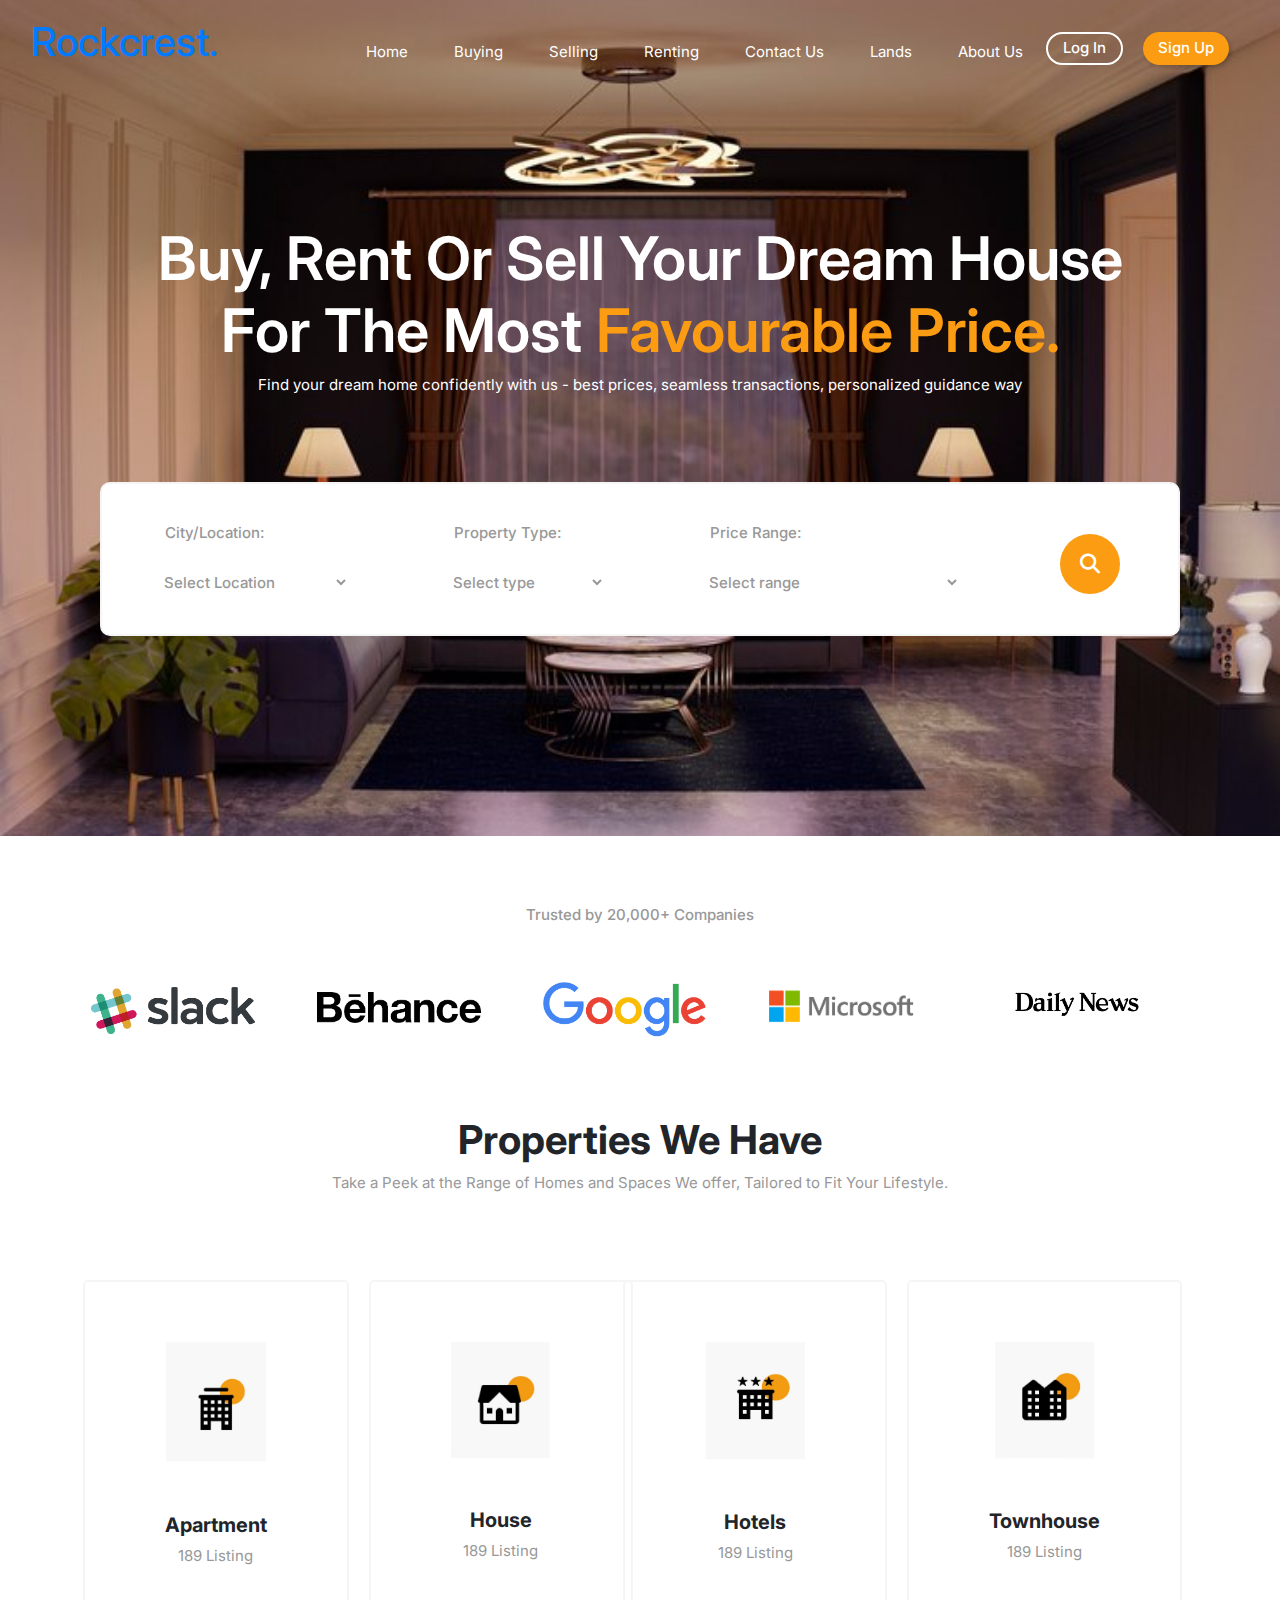
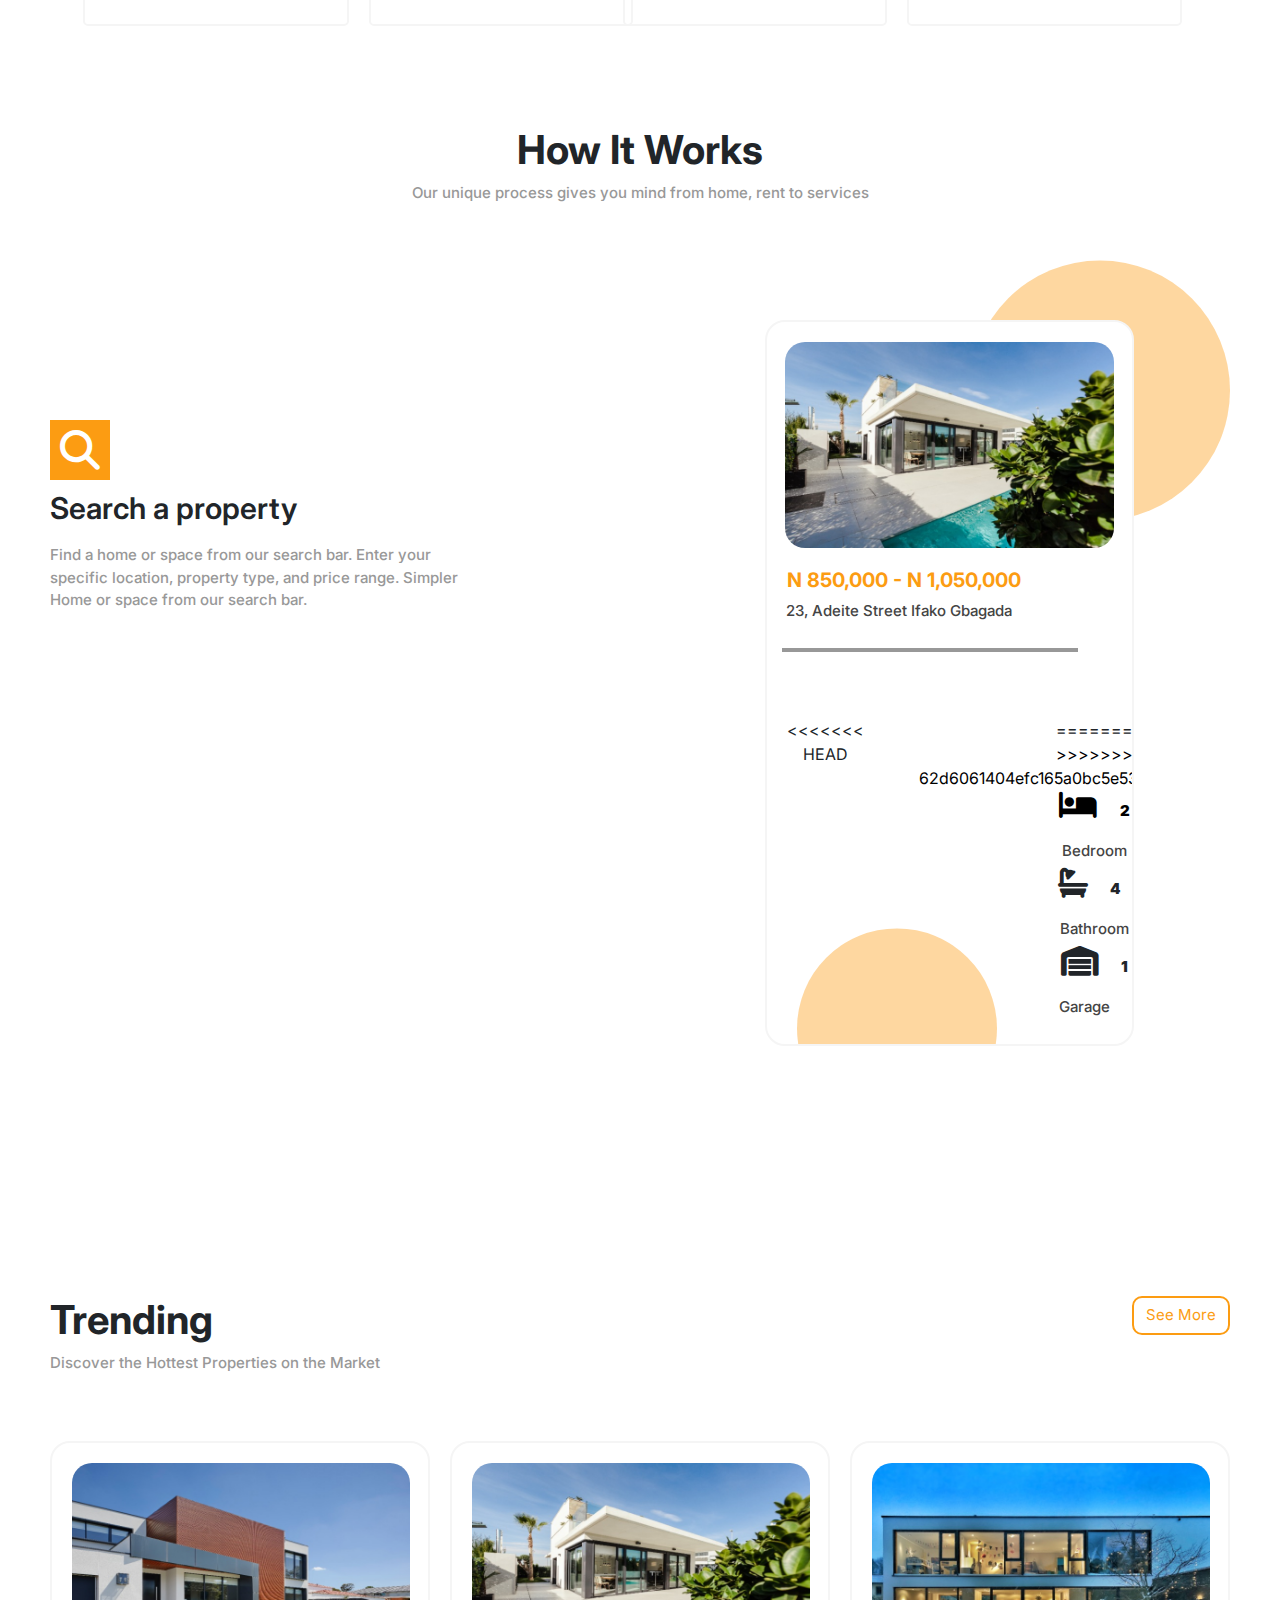
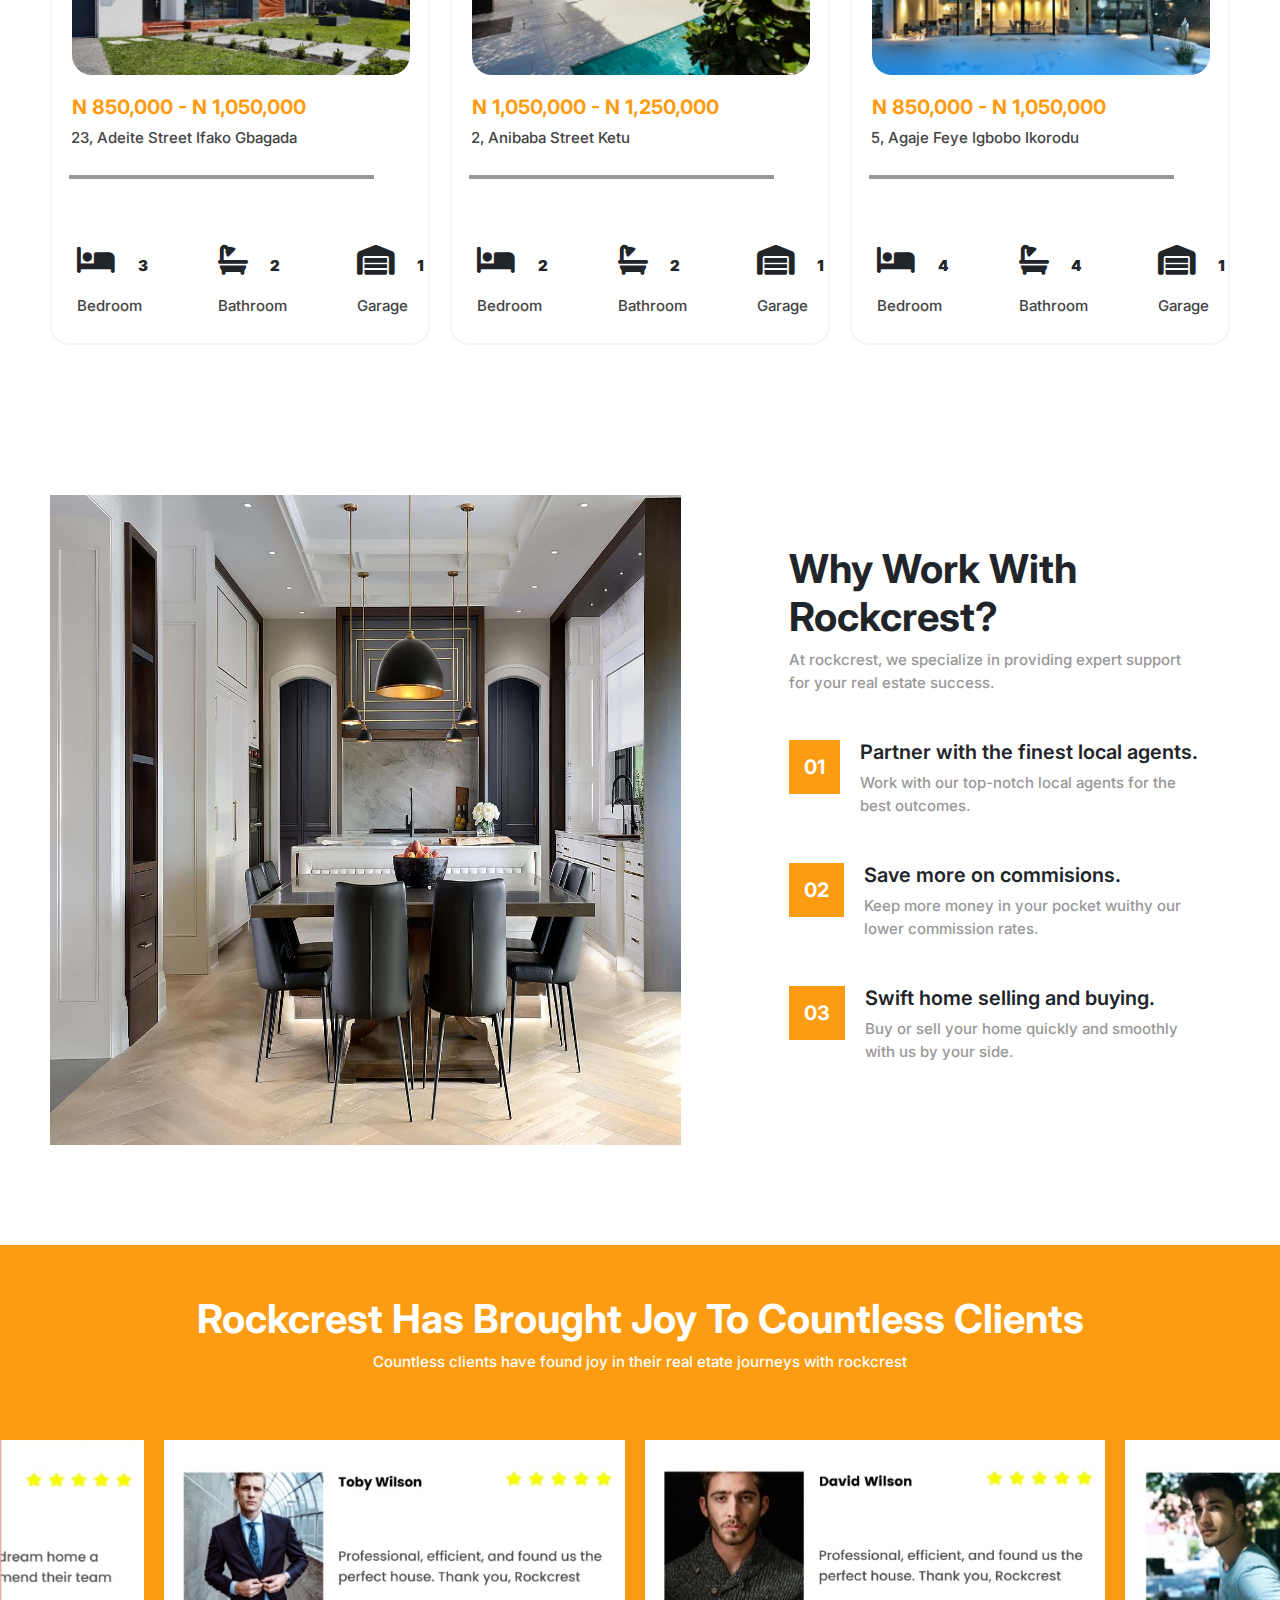
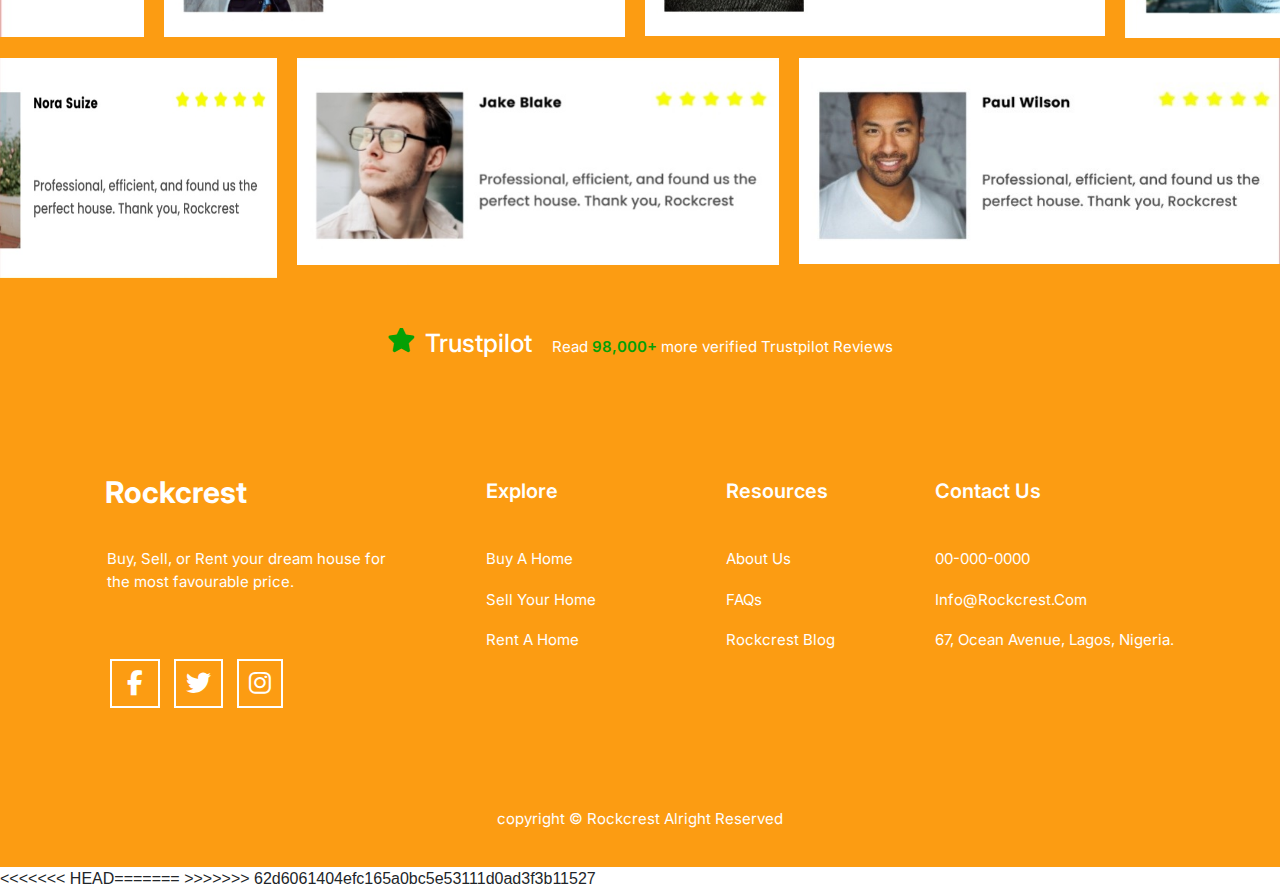
==== commit d02186fa: "responsiveness" ====
--- a/index.html
+++ b/index.html
@@ -30,23 +30,47 @@
     <section class="home" id="home">
         <div class="Home">
             <div class="home-page-nav">
-                <nav class="navbar">
-                    <div class="logo"><a href="index.html">Rockcrest.</a></div>
-                    <ul class="navigators">
-                        <li><a href="index.html">home</a></li>
-                        <li><a href="buying.html">buying</a></li>
-                        <li><a href="selling.html">selling</a></li>
-                        <li><a href="renting.html">renting</a></li>
-                        <li><a href="contact.html">contact us</a></li>
-                        <li><a href="lands.html">lands</a></li>
-                        <li><a href="about.html">about us</a></li>
-                        <a href="login.html" id="loginButton"><button id="loginButton">Log in</button></a>
-                        <span>
-                            <a href="create.html" id="signButton"><button>Sign up</button></a>
-                        </span>
-                    </ul>
-                    <div class="toggle-btn">
-                        <i class="fas fa-bars"></i>
+                <nav class="navbar navbar-expand-lg">
+                    <div class="container-fluid">
+                        <a class="navbar-brand" href="index.html">
+                            <h1>Rockcrest.</h1>
+                        </a>
+                        <button class="navbar-toggler" type="button" data-bs-toggle="collapse"
+                            data-bs-target="#navbarTogglerDemo02" aria-controls="navbarTogglerDemo02"
+                            aria-expanded="false" aria-label="Toggle navigation">
+                            <span class="navbar-toggler-icon"></span>
+                        </button>
+                        <div class="navigators">
+                            <div class="collapse navbar-collapse" id="navbarTogglerDemo02">
+                                <ul class="navbar-nav me-auto mb-2 mb-lg-0">
+                                    <li class="nav-item">
+                                        <a class="nav-link" href="index.html">Home</a>
+                                    </li>
+                                    <li class="nav-item">
+                                        <a class="nav-link" href="buying.html">buying</a>
+                                    </li>
+                                    <li class="nav-item">
+                                        <a class="nav-link" href="selling.html">selling</a>
+                                    </li>
+                                    <li class="nav-item">
+                                        <a class="nav-link" href="renting.html">renting</a>
+                                    </li>
+                                    <li class="nav-item">
+                                        <a class="nav-link" href="contact.html">contact us</a>
+                                    </li>
+                                    <li class="nav-item">
+                                        <a class="nav-link" href="lands.html">lands</a>
+                                    </li>
+                                    <li class="nav-item">
+                                        <a class="nav-link" href="about.html">about us</a>
+                                    </li>
+                                </ul>
+                                <a href="login.html" id="log"><button>Log in</button></a>
+                                <span>
+                                    <a href="create.html" id="sig"><button>Sign up</button></a>
+                                </span>
+                            </div>
+                        </div>
                     </div>
                 </nav>
                 <div class="dropdown_menu">
@@ -201,24 +225,27 @@
                     <p>23, Adeite street ifako Gbagada</p>
                     <hr>
                     <div class="search-icons">
-                        <div class="icon-1 stylee">
-                            <i class="fa fa-bed">
-                                <span>2</span>
-                            </i>
-                            <h5>bedroom</h5>
-                        </div>
-                        <div class="icon-1 style1">
-                            <i class="fa fa-bath">
-                                <span>4</span>
-                            </i>
-                            <h5>bathroom</h5>
-                        </div>
-                        <div class="icon-1 style2">
-                            <i class="fa fa-warehouse">
-                                <span>1</span>
-                            </i>
-                            <h5>garage</h5>
-                        </div>
+                        <<<<<<< HEAD <div class="icon-1 stylee">
+                            =======
+                            <div class="icon-1" style="color: black !important;">
+                                >>>>>>> 62d6061404efc165a0bc5e53111d0ad3f3b11527
+                                <i class="fa fa-bed">
+                                    <span>2</span>
+                                </i>
+                                <h5>bedroom</h5>
+                            </div>
+                            <div class="icon-1 style1">
+                                <i class="fa fa-bath">
+                                    <span>4</span>
+                                </i>
+                                <h5>bathroom</h5>
+                            </div>
+                            <div class="icon-1 style2">
+                                <i class="fa fa-warehouse">
+                                    <span>1</span>
+                                </i>
+                                <h5>garage</h5>
+                            </div>
                     </div>
                 </div>
                 <div class="back-border-2"></div>
@@ -465,6 +492,40 @@
     <script src="https://cdn.jsdelivr.net/npm/bootstrap@5.3.1/dist/js/bootstrap.min.js"
         integrity="sha384-Rx+T1VzGupg4BHQYs2gCW9It+akI2MM/mndMCy36UVfodzcJcF0GGLxZIzObiEfa"
         crossorigin="anonymous"></script>
+    <<<<<<< HEAD=======<script type="text/javascript">
+        let button = document.querySelector('#search-btn');
+        let log = document.querySelector('#log');
+        let sig = document.querySelector('#sig');
+        document.addEventListener('DOMContentLoaded', ()=>{
+        if (localStorage.getItem('email'))
+        {
+        log.style.display = "none";
+        sig.style.display = "none";
+        } else
+        {
+        log.style.display = "inline-block";
+        sig.style.display = "inline-block";
+        }
+        });
+        button.addEventListener("click", ()=>{
+        let select = document.querySelector("#location");
+        if (!select.value){
+        return alert("Please Input Your Required Search Data");
+        }
+        if (select.value === "ketu"){
+        window.location.pathname = "renting-open.html";
+        } else if (select.value === "Alimosho")
+        {
+        window.location.pathname = "land-open.html";
+        } else{
+        window.location.pathname = "renting-open.html";
+        }
+        });
+        window.addEventListener('blur', ()=>{
+        localStorage.clear();
+        });
+        </script>
+        >>>>>>> 62d6061404efc165a0bc5e53111d0ad3f3b11527
 </body>
 
 </html>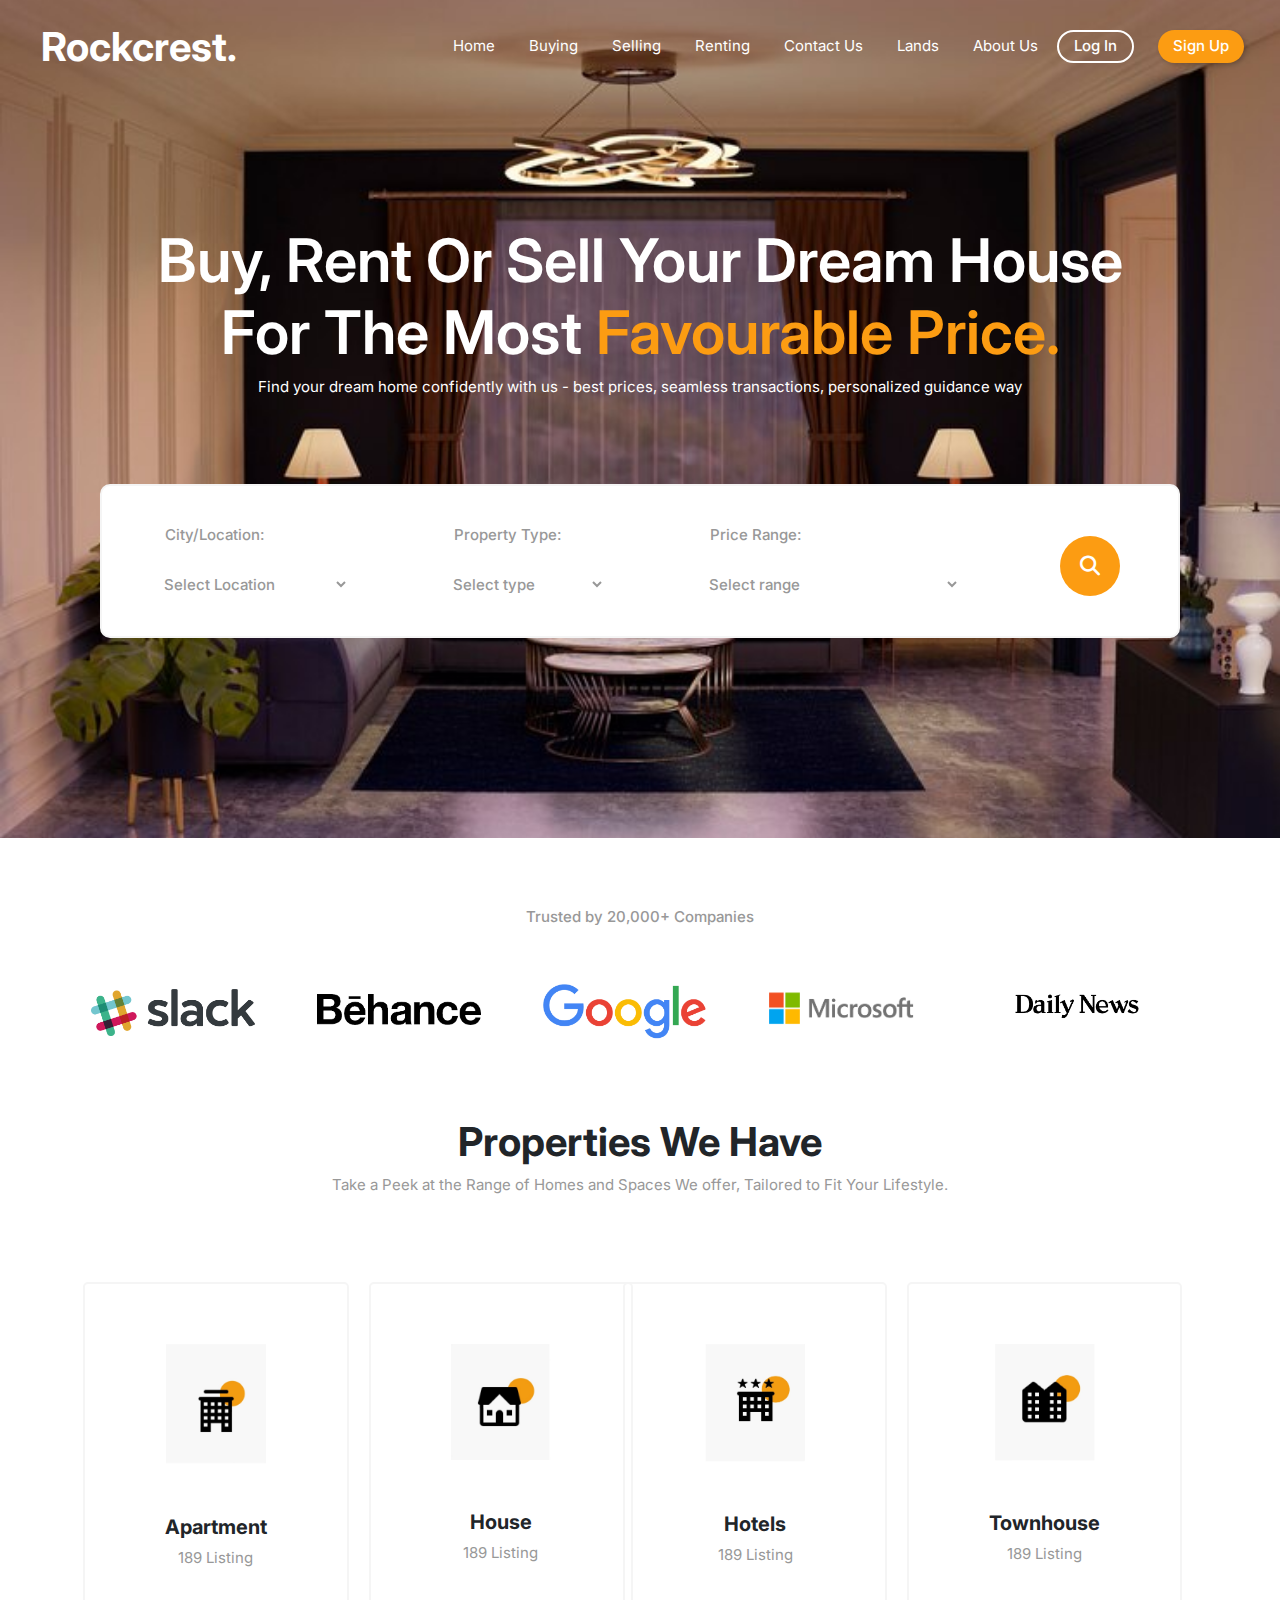
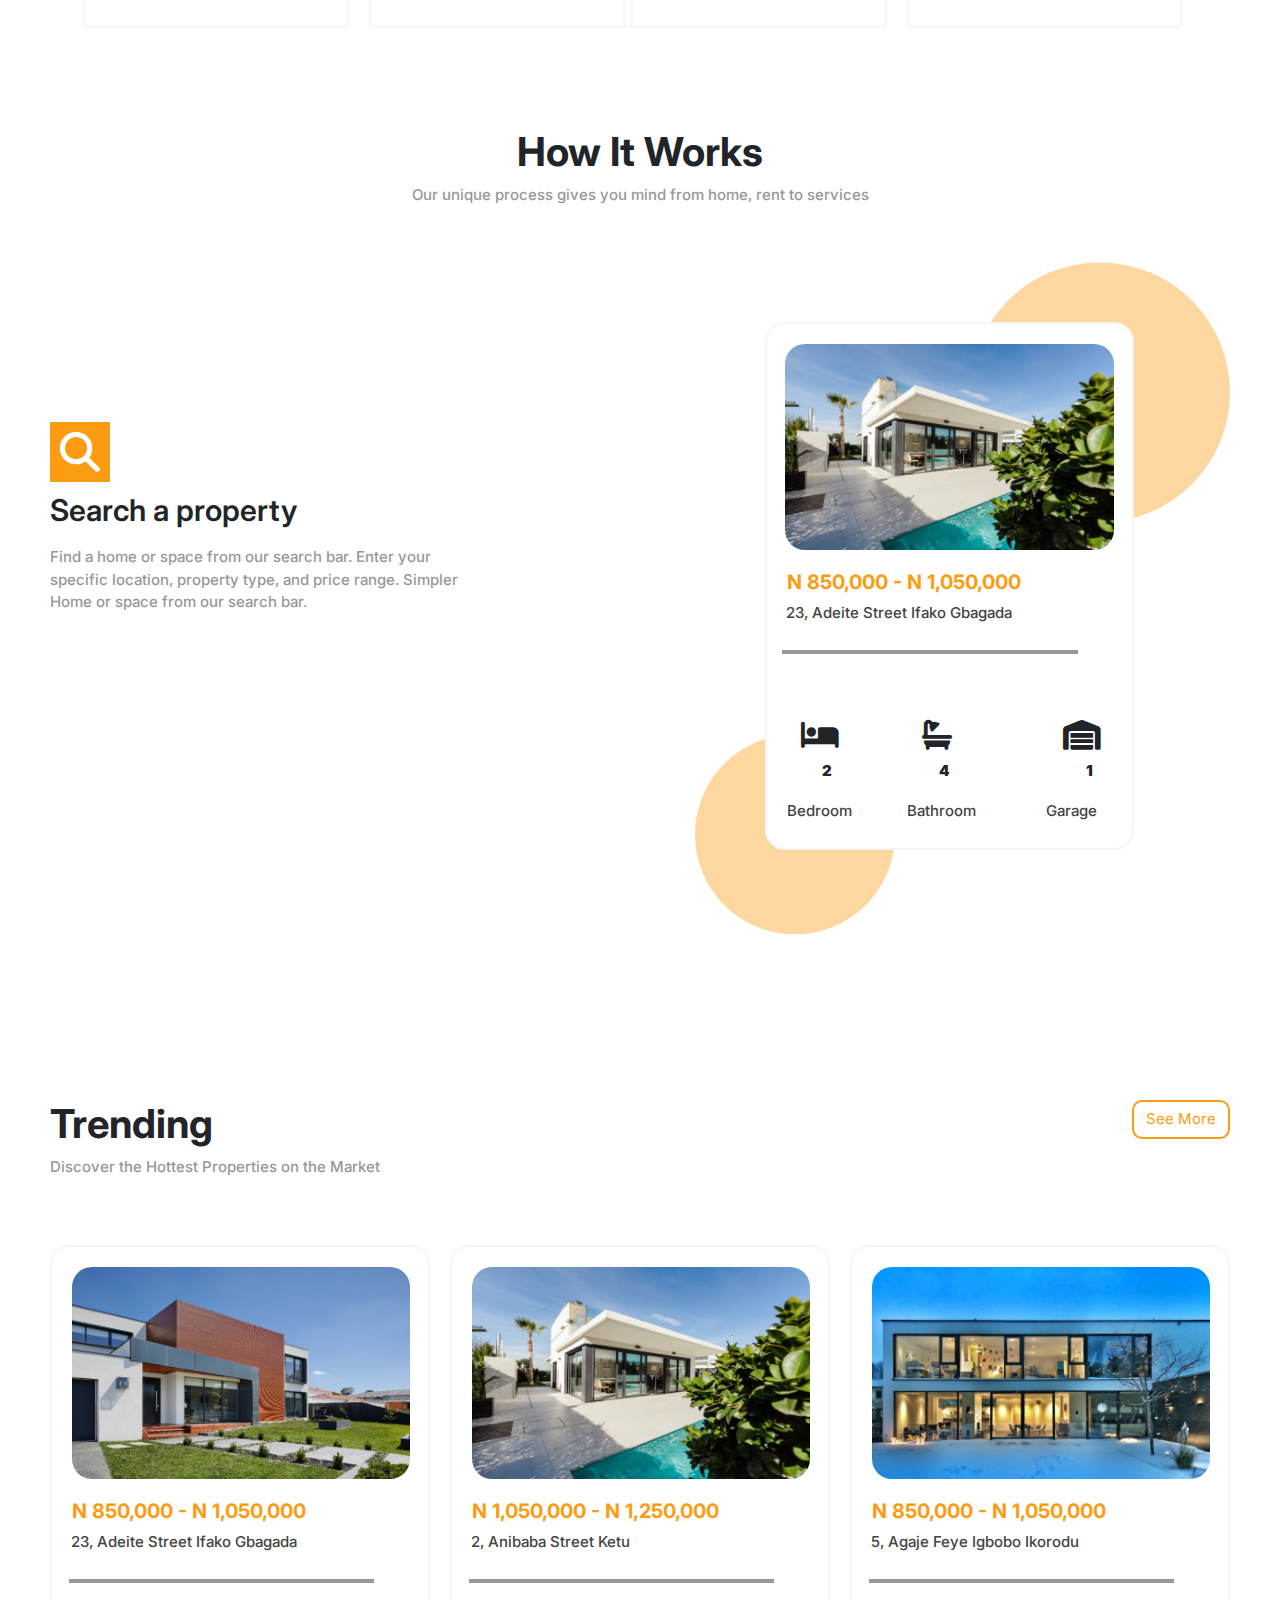
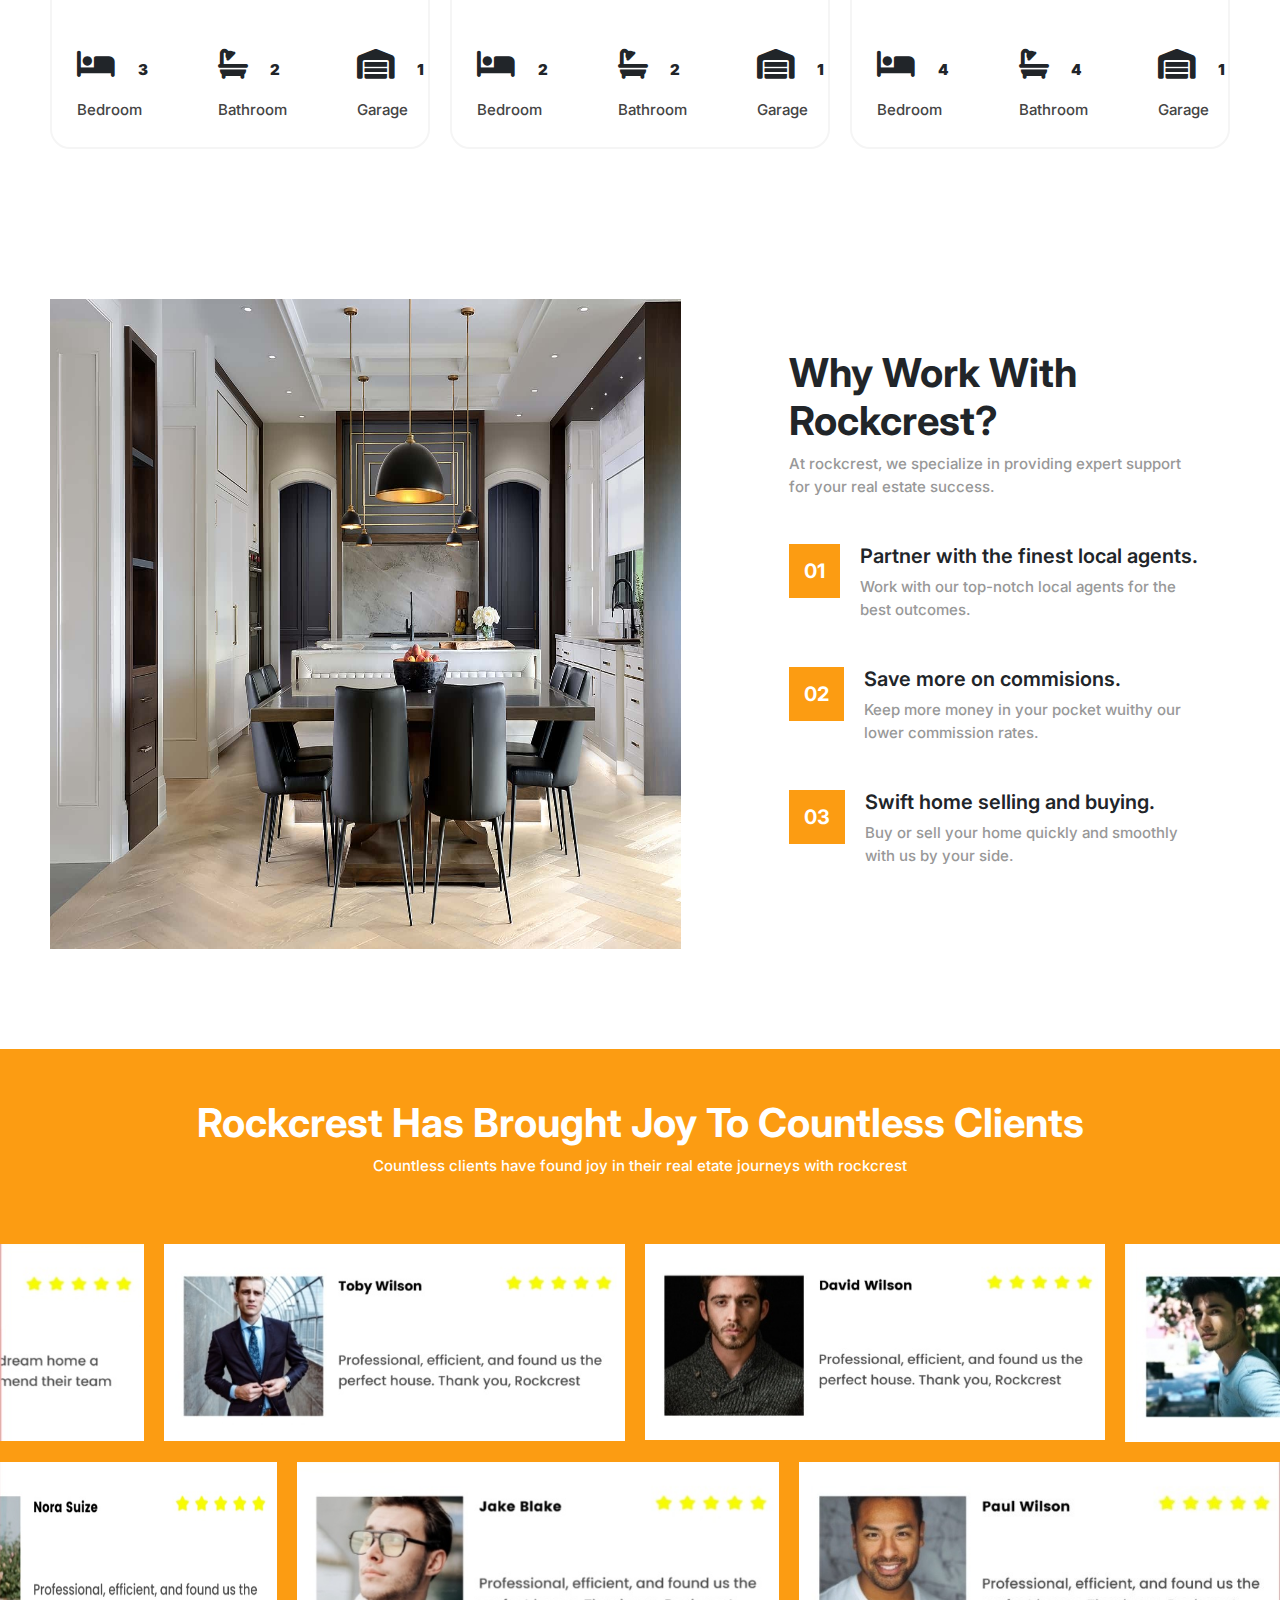
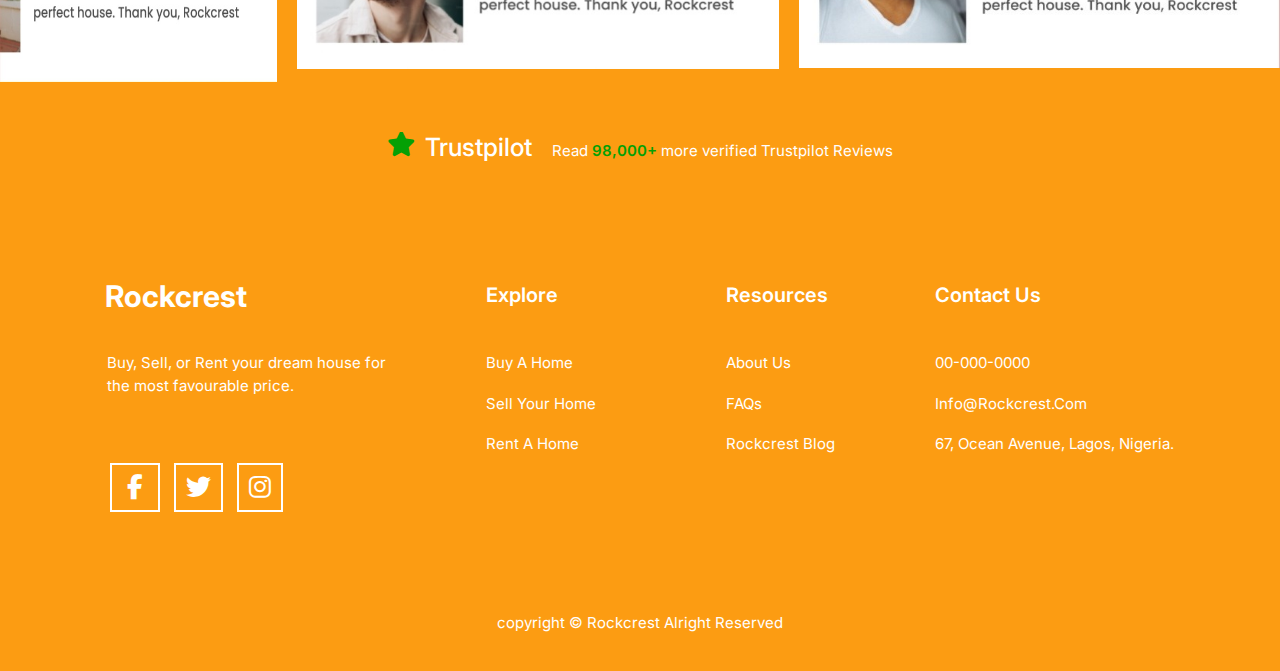
==== commit 50008bd2: "reviewed" ====
--- a/index.html
+++ b/index.html
@@ -30,47 +30,23 @@
     <section class="home" id="home">
         <div class="Home">
             <div class="home-page-nav">
-                <nav class="navbar navbar-expand-lg">
-                    <div class="container-fluid">
-                        <a class="navbar-brand" href="index.html">
-                            <h1>Rockcrest.</h1>
-                        </a>
-                        <button class="navbar-toggler" type="button" data-bs-toggle="collapse"
-                            data-bs-target="#navbarTogglerDemo02" aria-controls="navbarTogglerDemo02"
-                            aria-expanded="false" aria-label="Toggle navigation">
-                            <span class="navbar-toggler-icon"></span>
-                        </button>
-                        <div class="navigators">
-                            <div class="collapse navbar-collapse" id="navbarTogglerDemo02">
-                                <ul class="navbar-nav me-auto mb-2 mb-lg-0">
-                                    <li class="nav-item">
-                                        <a class="nav-link" href="index.html">Home</a>
-                                    </li>
-                                    <li class="nav-item">
-                                        <a class="nav-link" href="buying.html">buying</a>
-                                    </li>
-                                    <li class="nav-item">
-                                        <a class="nav-link" href="selling.html">selling</a>
-                                    </li>
-                                    <li class="nav-item">
-                                        <a class="nav-link" href="renting.html">renting</a>
-                                    </li>
-                                    <li class="nav-item">
-                                        <a class="nav-link" href="contact.html">contact us</a>
-                                    </li>
-                                    <li class="nav-item">
-                                        <a class="nav-link" href="lands.html">lands</a>
-                                    </li>
-                                    <li class="nav-item">
-                                        <a class="nav-link" href="about.html">about us</a>
-                                    </li>
-                                </ul>
-                                <a href="login.html" id="log"><button>Log in</button></a>
-                                <span>
-                                    <a href="create.html" id="sig"><button>Sign up</button></a>
-                                </span>
-                            </div>
-                        </div>
+                <nav class="navbar">
+                    <div class="logo"><a href="index.html">Rockcrest.</a></div>
+                    <ul class="navigators">
+                        <li><a href="index.html">home</a></li>
+                        <li><a href="buying.html">buying</a></li>
+                        <li><a href="selling.html">selling</a></li>
+                        <li><a href="renting.html">renting</a></li>
+                        <li><a href="contact.html">contact us</a></li>
+                        <li><a href="lands.html">lands</a></li>
+                        <li><a href="about.html">about us</a></li>
+                        <a href="login.html" id="loginButton"><button id="loginButton">Log in</button></a>
+                        <span>
+                            <a href="create.html" id="signButton"><button>Sign up</button></a>
+                        </span>
+                    </ul>
+                    <div class="toggle-btn">
+                        <i class="fas fa-bars"></i>
                     </div>
                 </nav>
                 <div class="dropdown_menu">
@@ -225,27 +201,24 @@
                     <p>23, Adeite street ifako Gbagada</p>
                     <hr>
                     <div class="search-icons">
-                        <<<<<<< HEAD <div class="icon-1 stylee">
-                            =======
-                            <div class="icon-1" style="color: black !important;">
-                                >>>>>>> 62d6061404efc165a0bc5e53111d0ad3f3b11527
-                                <i class="fa fa-bed">
-                                    <span>2</span>
-                                </i>
-                                <h5>bedroom</h5>
-                            </div>
-                            <div class="icon-1 style1">
-                                <i class="fa fa-bath">
-                                    <span>4</span>
-                                </i>
-                                <h5>bathroom</h5>
-                            </div>
-                            <div class="icon-1 style2">
-                                <i class="fa fa-warehouse">
-                                    <span>1</span>
-                                </i>
-                                <h5>garage</h5>
-                            </div>
+                        <div class="icon-1 stylee">
+                            <i class="fa fa-bed">
+                                <span>2</span>
+                            </i>
+                            <h5>bedroom</h5>
+                        </div>
+                        <div class="icon-1 style1">
+                            <i class="fa fa-bath">
+                                <span>4</span>
+                            </i>
+                            <h5>bathroom</h5>
+                        </div>
+                        <div class="icon-1 style2">
+                            <i class="fa fa-warehouse">
+                                <span>1</span>
+                            </i>
+                            <h5>garage</h5>
+                        </div>
                     </div>
                 </div>
                 <div class="back-border-2"></div>
@@ -492,40 +465,6 @@
     <script src="https://cdn.jsdelivr.net/npm/bootstrap@5.3.1/dist/js/bootstrap.min.js"
         integrity="sha384-Rx+T1VzGupg4BHQYs2gCW9It+akI2MM/mndMCy36UVfodzcJcF0GGLxZIzObiEfa"
         crossorigin="anonymous"></script>
-    <<<<<<< HEAD=======<script type="text/javascript">
-        let button = document.querySelector('#search-btn');
-        let log = document.querySelector('#log');
-        let sig = document.querySelector('#sig');
-        document.addEventListener('DOMContentLoaded', ()=>{
-        if (localStorage.getItem('email'))
-        {
-        log.style.display = "none";
-        sig.style.display = "none";
-        } else
-        {
-        log.style.display = "inline-block";
-        sig.style.display = "inline-block";
-        }
-        });
-        button.addEventListener("click", ()=>{
-        let select = document.querySelector("#location");
-        if (!select.value){
-        return alert("Please Input Your Required Search Data");
-        }
-        if (select.value === "ketu"){
-        window.location.pathname = "renting-open.html";
-        } else if (select.value === "Alimosho")
-        {
-        window.location.pathname = "land-open.html";
-        } else{
-        window.location.pathname = "renting-open.html";
-        }
-        });
-        window.addEventListener('blur', ()=>{
-        localStorage.clear();
-        });
-        </script>
-        >>>>>>> 62d6061404efc165a0bc5e53111d0ad3f3b11527
 </body>
 
 </html>